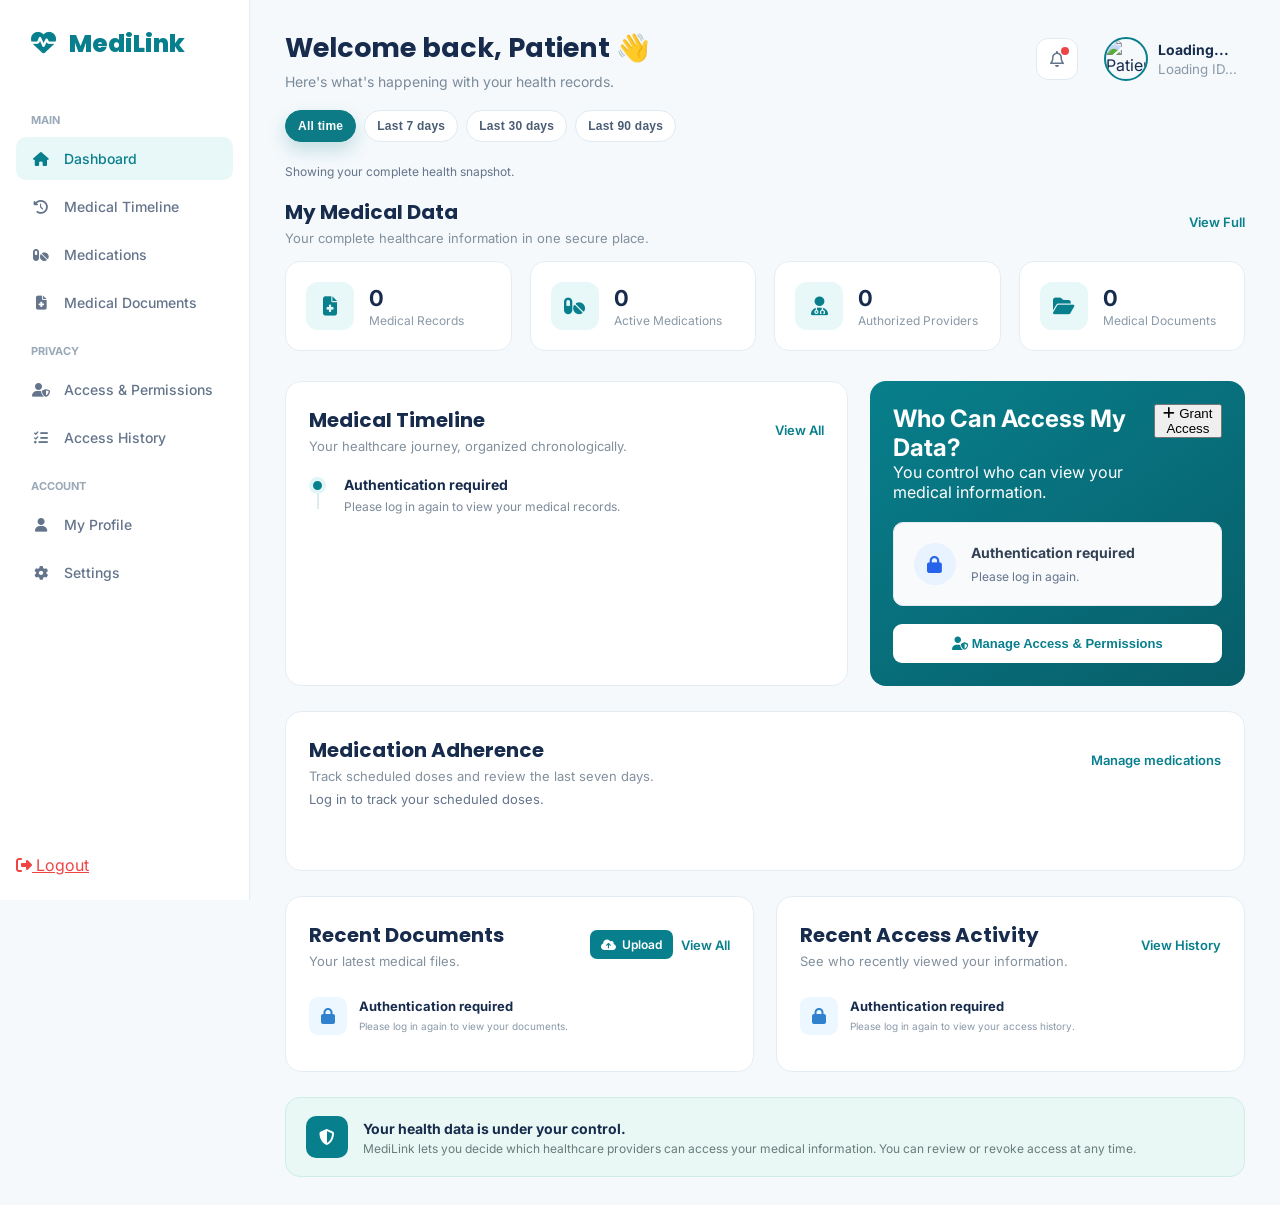
==== frontend/patient.html @ 5ef93c89 "Prepare MediLink deployment" ====
<!DOCTYPE html>
<html lang="en">

<head>
    <meta charset="UTF-8">
    <meta name="viewport" content="width=device-width, initial-scale=1.0">
    <title>MediLink | Patient Dashboard</title>

    <!-- Google Fonts -->
    <link rel="preconnect" href="https://fonts.googleapis.com">
    <link rel="preconnect" href="https://fonts.gstatic.com" crossorigin>
    <link
        href="https://fonts.googleapis.com/css2?family=Inter:wght@400;500;600;700&family=Poppins:wght@500;600;700;800&display=swap"
        rel="stylesheet">

    <!-- Font Awesome -->
    <link rel="stylesheet" href="https://cdnjs.cloudflare.com/ajax/libs/font-awesome/6.5.2/css/all.min.css">

    <style>
        * {
            margin: 0;
            padding: 0;
            box-sizing: border-box;
        }

        body {
            font-family: "Inter", sans-serif;
            background: #f5f9fc;
            color: #172b4d;
        }

        /* ================= SIDEBAR ================= */

        .sidebar {
            position: fixed;
            left: 0;
            top: 0;
            width: 250px;
            height: 100vh;
            background: #ffffff;
            border-right: 1px solid #e5edf3;
            padding: 25px 16px;
            z-index: 1000;
        }

        .logo {
            font-family: "Poppins", sans-serif;
            font-size: 25px;
            font-weight: 800;
            color: #087f8c;
            padding: 0 15px 30px;
        }

        .logo i {
            margin-right: 8px;
        }

        .menu-title {
            font-size: 11px;
            color: #9aa9b8;
            font-weight: 700;
            margin: 20px 15px 10px;
            text-transform: uppercase;
        }

        .menu a {
            display: flex;
            align-items: center;
            gap: 13px;
            padding: 13px 15px;
            margin-bottom: 5px;
            text-decoration: none;
            color: #64748b;
            border-radius: 10px;
            font-size: 14px;
            font-weight: 500;
            transition: .25s;
            cursor: pointer;
        }

        .menu a:hover,
        .menu a.active {
            background: #e8f7f8;
            color: #087f8c;
        }

        .menu a i {
            width: 20px;
            text-align: center;
        }

        .logout {
            position: absolute;
            bottom: 25px;
            left: 16px;
            right: 16px;
        }

        .logout a {
            color: #ef4444;
        }

        /* ================= MAIN ================= */

        .main {
            margin-left: 250px;
            padding: 28px 35px;
        }

        /* ================= TOPBAR ================= */

        .topbar {
            display: flex;
            justify-content: space-between;
            align-items: center;
            margin-bottom: 20px;
        }

        .dashboard-range-filters {
            display: flex;
            flex-wrap: wrap;
            gap: 8px;
            margin-bottom: 22px;
        }

        .dashboard-range-btn {
            border: 1px solid #dfeaf3;
            background: white;
            color: #4b5d75;
            padding: 8px 12px;
            border-radius: 999px;
            font-size: 12px;
            font-weight: 700;
            letter-spacing: 0.02em;
            cursor: pointer;
            transition: all 0.2s ease;
        }

        .dashboard-range-btn.active {
            background: #0d7b86;
            border-color: #0d7b86;
            color: white;
            box-shadow: 0 8px 18px rgba(13, 123, 134, 0.22);
        }

        .range-summary {
            font-size: 12px;
            color: #64748b;
            margin-bottom: 18px;
            display: block;
        }

        .welcome h1 {
            font-family: "Poppins", sans-serif;
            font-size: 27px;
            margin-bottom: 5px;
        }

        .welcome p {
            color: #7b8a9a;
            font-size: 14px;
        }

        .top-actions {
            display: flex;
            align-items: center;
            gap: 18px;
        }

        .notification {
            width: 42px;
            height: 42px;
            border: 1px solid #e2eaf0;
            border-radius: 12px;
            background: white;
            display: flex;
            align-items: center;
            justify-content: center;
            color: #64748b;
            position: relative;
        }

        .notification span {
            position: absolute;
            width: 8px;
            height: 8px;
            background: #ef4444;
            border-radius: 50%;
            top: 8px;
            right: 8px;
        }

        .patient {
            display: flex;
            align-items: center;
            gap: 10px;
            cursor: pointer;
            padding: 5px 8px;
            border-radius: 10px;
            transition: .2s ease;
        }

        .patient:hover {
            background: #edf6f9;
        }

        .patient img {
            width: 44px;
            height: 44px;
            border-radius: 50%;
            object-fit: cover;
            border: 2px solid #087f8c;
        }

        .patient strong {
            display: block;
            font-size: 14px;
        }

        .patient small {
            color: #8a99a8;
        }

        /* ================= PENDING ACCESS REQUESTS BANNER ================= */

        .pending-requests-box {
            background: #eff6ff;
            border: 1px solid #bfdbfe;
            border-radius: 14px;
            padding: 18px 20px;
            margin-bottom: 25px;
            display: none;
        }

        .request-card {
            background: white;
            border: 1px solid #dbeafe;
            border-radius: 10px;
            padding: 14px 18px;
            display: flex;
            justify-content: space-between;
            align-items: center;
            margin-top: 10px;
            gap: 15px;
            flex-wrap: wrap;
        }

        /* ================= MEDICAL DATA HEADER ================= */

        .section-heading {
            display: flex;
            justify-content: space-between;
            align-items: center;
            margin-bottom: 15px;
        }

        .section-heading h2 {
            font-family: "Poppins", sans-serif;
            font-size: 20px;
        }

        .section-heading p {
            font-size: 13px;
            color: #82909e;
            margin-top: 3px;
        }

        .view-all {
            background: none;
            border: none;
            padding: 0;
            cursor: pointer;
            font: inherit;
            color: #087f8c;
            text-decoration: none;
            font-size: 13px;
            font-weight: 600;
        }

        /* ================= DATA CARDS ================= */

        .stats {
            display: grid;
            grid-template-columns: repeat(4, 1fr);
            gap: 18px;
            margin-bottom: 30px;
        }

        .stat-card {
            background: white;
            border: 1px solid #e5edf3;
            border-radius: 15px;
            padding: 20px;
            display: flex;
            align-items: center;
            gap: 15px;
        }

        .stat-icon {
            width: 48px;
            height: 48px;
            border-radius: 12px;
            display: flex;
            align-items: center;
            justify-content: center;
            background: #e8f7f8;
            color: #087f8c;
            font-size: 19px;
        }

        .stat-card h3 {
            font-size: 22px;
            margin-bottom: 2px;
        }

        .stat-card p {
            color: #8a99a8;
            font-size: 12px;
        }

        /* ================= GRID ================= */

        .content-grid {
            display: grid;
            grid-template-columns: 1.5fr 1fr;
            gap: 22px;
            margin-bottom: 25px;
        }

        .card {
            background: white;
            border: 1px solid #e5edf3;
            border-radius: 16px;
            padding: 23px;
        }

        /* ================= TIMELINE ================= */

        .timeline {
            position: relative;
            margin-top: 20px;
        }

        .timeline::before {
            content: "";
            position: absolute;
            left: 8px;
            top: 5px;
            bottom: 5px;
            width: 2px;
            background: #dcecef;
        }

        .timeline-item {
            position: relative;
            padding-left: 35px;
            margin-bottom: 25px;
        }

        .timeline-dot {
            position: absolute;
            left: 0;
            top: 3px;
            width: 17px;
            height: 17px;
            background: #087f8c;
            border: 4px solid #dff5f6;
            border-radius: 50%;
        }

        .timeline-item strong {
            font-size: 14px;
        }

        .timeline-item p {
            font-size: 12px;
            color: #7c8a99;
            margin-top: 5px;
        }

        .timeline-date {
            font-size: 11px;
            color: #087f8c;
            font-weight: 600;
            margin-top: 7px;
        }

        .adherence-card {
            margin: 0 0 25px;
        }

        .adherence-summary {
            color: #64748b;
            font-size: 13px;
            margin: -8px 0 18px;
        }

        .adherence-week {
            display: grid;
            grid-template-columns: repeat(7, minmax(0, 1fr));
            gap: 10px;
            margin-bottom: 22px;
        }

        .adherence-day {
            min-width: 0;
            text-align: center;
        }

        .adherence-day-label {
            display: block;
            color: #64748b;
            font-size: 11px;
            margin-bottom: 7px;
        }

        .adherence-day-bar {
            height: 7px;
            border-radius: 5px;
            background: #e8eef2;
            overflow: hidden;
        }

        .adherence-day-bar span {
            display: block;
            height: 100%;
            background: #0d7b86;
        }

        .adherence-day-count {
            display: block;
            color: #526276;
            font-size: 10px;
            margin-top: 6px;
        }

        .dose-row {
            display: flex;
            align-items: center;
            justify-content: space-between;
            gap: 14px;
            padding: 12px 0;
            border-top: 1px solid #edf1f4;
        }

        .dose-row-info strong,
        .dose-row-info small {
            display: block;
        }

        .dose-row-info small {
            color: #64748b;
            margin-top: 4px;
        }

        .dose-row-actions {
            display: flex;
            align-items: center;
            gap: 7px;
            flex-shrink: 0;
        }

        .dose-row-actions button {
            border: 1px solid #dfe7eb;
            border-radius: 6px;
            background: white;
            color: #526276;
            padding: 6px 9px;
            font-size: 12px;
            cursor: pointer;
        }

        .dose-row-actions button.selected {
            border-color: #0d7b86;
            background: #e8f7f8;
            color: #086a73;
        }

        .dose-row-actions button:disabled {
            cursor: default;
            opacity: 0.65;
        }

        /* ================= ACCESS PANEL ================= */

        .access-card {
            background: linear-gradient(145deg, #087f8c, #075e69);
            color: white;
            border-radius: 16px;
            padding: 23px;
            height: 100%;
        }

        .access-header {
            display: flex;
            justify-content: space-between;
            align-items: flex-start;
            margin-bottom: 20px;
        }

        .doctor {
            background: rgba(255, 255, 255, .1);
            border: 1px solid rgba(255, 255, 255, .12);
            border-radius: 12px;
            padding: 14px;
            margin-bottom: 12px;
        }

        .doctor-top {
            display: flex;
            justify-content: space-between;
            align-items: center;
        }

        .doctor-info {
            display: flex;
            align-items: center;
            gap: 10px;
        }

        .doctor-avatar {
            width: 37px;
            height: 37px;
            background: rgba(255, 255, 255, .18);
            border-radius: 50%;
            display: flex;
            align-items: center;
            justify-content: center;
        }

        .doctor strong {
            display: block;
            font-size: 13px;
        }

        .doctor small {
            opacity: .7;
            font-size: 10px;
        }

        .status {
            font-size: 10px;
            background: #d9f7e8;
            color: #15803d;
            padding: 5px 8px;
            border-radius: 20px;
            font-weight: 700;
        }

        .manage-access {
            display: block;
            width: 100%;
            text-align: center;
            background: white;
            color: #087f8c;
            border: none;
            padding: 12px;
            border-radius: 9px;
            margin-top: 18px;
            font-weight: 700;
            font-size: 13px;
            cursor: pointer;
        }

        /* ================= BOTTOM CARDS ================= */

        .bottom-grid {
            display: grid;
            grid-template-columns: 1fr 1fr;
            gap: 22px;
        }

        .document {
            display: flex;
            align-items: center;
            justify-content: space-between;
            padding: 13px 0;
            border-bottom: 1px solid #edf2f5;
        }

        .document:last-child {
            border-bottom: none;
        }

        .document-left {
            display: flex;
            align-items: center;
            gap: 12px;
        }

        .document-icon {
            width: 38px;
            height: 38px;
            border-radius: 9px;
            background: #edf7ff;
            color: #3182ce;
            display: flex;
            align-items: center;
            justify-content: center;
        }

        .document strong {
            display: block;
            font-size: 13px;
        }

        .document small {
            color: #8a99a8;
            font-size: 10px;
        }

        .document button {
            border: none;
            background: transparent;
            color: #087f8c;
            cursor: pointer;
        }

        /* ================= PRIVACY BANNER ================= */

        .privacy-banner {
            margin-top: 25px;
            background: #eaf8f5;
            border: 1px solid #cceee7;
            border-radius: 15px;
            padding: 18px 20px;
            display: flex;
            align-items: center;
            gap: 15px;
        }

        .privacy-banner i {
            width: 42px;
            height: 42px;
            background: #087f8c;
            color: white;
            border-radius: 10px;
            display: flex;
            align-items: center;
            justify-content: center;
        }

        .privacy-banner strong {
            font-size: 14px;
        }

        .privacy-banner p {
            font-size: 12px;
            color: #667d7a;
            margin-top: 3px;
        }

        /* ================= UPLOAD DOCUMENT BUTTON ================= */

        .upload-document-btn {
            display: inline-flex;
            align-items: center;
            gap: 6px;
            padding: 7px 11px;
            border: none;
            border-radius: 7px;
            background: #087f8c;
            color: white;
            font-family: inherit;
            font-size: 12px;
            font-weight: 600;
            cursor: pointer;
            transition: 0.2s ease;
        }

        .upload-document-btn:hover {
            background: #066c77;
            transform: translateY(-1px);
        }

        /* ================= UPLOAD MODAL ================= */

        .upload-modal {
            display: none;
            position: fixed;
            inset: 0;
            background: rgba(0, 0, 0, 0.5);
            align-items: center;
            justify-content: center;
            z-index: 9999;
            padding: 20px;
        }

        .upload-modal.active {
            display: flex;
        }

        .upload-modal-content {
            width: 100%;
            max-width: 560px;
            background: white;
            border-radius: 14px;
            padding: 24px;
            box-shadow: 0 20px 60px rgba(0, 0, 0, 0.25);
            max-height: 90vh;
            overflow-y: auto;
        }

        .upload-modal-header {
            display: flex;
            justify-content: space-between;
            align-items: flex-start;
            margin-bottom: 22px;
        }

        .upload-modal-header h2 {
            margin: 0 0 5px;
            font-size: 20px;
        }

        .upload-modal-header p {
            margin: 0;
            color: #777;
            font-size: 13px;
        }

        .modal-close-btn {
            width: 34px;
            height: 34px;
            border: none;
            border-radius: 50%;
            background: #f1f3f5;
            cursor: pointer;
            font-size: 15px;
        }

        .modal-close-btn:hover {
            background: #e5e7eb;
        }

        /* ================= FORMS ================= */

        .form-group {
            margin-bottom: 17px;
        }

        .form-row {
            display: grid;
            grid-template-columns: 1fr 1fr;
            gap: 15px;
        }

        .form-group label {
            display: block;
            margin-bottom: 7px;
            font-size: 13px;
            font-weight: 600;
        }

        .form-group input,
        .form-group select,
        .form-group textarea {
            width: 100%;
            box-sizing: border-box;
            padding: 10px 12px;
            border: 1px solid #d9dee3;
            border-radius: 8px;
            font-family: inherit;
            font-size: 13px;
            outline: none;
        }

        .form-group input:focus,
        .form-group select:focus,
        .form-group textarea:focus {
            border-color: #087f8c;
        }

        .form-group small {
            display: block;
            margin-top: 6px;
            color: #888;
            font-size: 11px;
        }

        /* ================= MODAL ACTIONS ================= */

        .upload-modal-actions {
            display: flex;
            justify-content: flex-end;
            gap: 10px;
            margin-top: 22px;
        }

        .cancel-btn,
        .upload-submit-btn {
            border: none;
            border-radius: 7px;
            padding: 9px 14px;
            font-family: inherit;
            font-size: 12px;
            font-weight: 600;
            cursor: pointer;
        }

        .cancel-btn {
            background: #f1f3f5;
            color: #444;
        }

        .upload-submit-btn {
            background: #087f8c;
            color: white;
        }

        .upload-submit-btn:disabled {
            opacity: 0.6;
            cursor: not-allowed;
        }

        /* ================= PERMISSIONS & BADGES ================= */

        .permission-actions {
            display: flex;
            flex-wrap: wrap;
            gap: 10px;
            margin-top: 18px;
            padding-top: 15px;
            border-top: 1px solid #e9eef5;
            justify-content: flex-end;
        }

        .edit-access-btn,
        .revoke-access-btn {
            display: inline-flex;
            align-items: center;
            justify-content: center;
            gap: 7px;
            padding: 9px 13px;
            border-radius: 8px;
            font-size: 13px;
            font-weight: 600;
            cursor: pointer;
            transition: 0.2s ease;
        }

        .edit-access-btn {
            background: #e8f1ff;
            color: #2458a6;
            border: 1px solid #cbdcff;
        }

        .edit-access-btn:hover {
            background: #d8e7ff;
        }

        .revoke-access-btn {
            background: #fff0f0;
            color: #c62828;
            border: 1px solid #ffd1d1;
        }

        .revoke-access-btn:hover {
            background: #ffe0e0;
        }

        .edit-access-btn:disabled,
        .revoke-access-btn:disabled {
            opacity: 0.5;
            cursor: not-allowed;
        }

        .access-permission-card {
            padding: 18px;
            margin-bottom: 14px;
            border: 1px solid #e5eaf0;
            border-radius: 14px;
            background: #ffffff;
        }

        .access-permission-card .doctor-top {
            display: flex;
            align-items: center;
            justify-content: space-between;
            gap: 12px;
            flex-wrap: wrap;
        }

        .access-permission-card .doctor-info {
            display: flex;
            align-items: center;
            gap: 12px;
            min-width: 0;
        }

        .access-permission-card .doctor-info strong {
            display: block;
            margin-bottom: 5px;
            color: #172b4d;
            font-size: 15px;
        }

        .access-permission-card .doctor-info small {
            color: #718096;
            font-size: 12px;
        }

        .access-permission-card .status {
            display: inline-flex;
            align-items: center;
            padding: 5px 10px;
            border-radius: 20px;
            background: #dcfce7;
            color: #15803d;
            font-size: 11px;
            font-weight: 700;
        }

        .access-details {
            display: flex;
            justify-content: space-between;
            gap: 20px;
            margin-top: 15px;
            padding: 12px 14px;
            background: #f8fafc;
            border-radius: 8px;
        }

        .access-details>div {
            display: flex;
            flex-direction: column;
            gap: 4px;
        }

        .access-label {
            font-size: 11px;
            color: #64748b;
            text-transform: uppercase;
            letter-spacing: 0.5px;
        }

        .access-details strong {
            font-size: 13px;
            color: #334155;
        }

        .permission-badges {
            display: flex;
            flex-wrap: wrap;
            gap: 7px;
        }

        .permission-badge {
            display: inline-flex;
            align-items: center;
            gap: 5px;
            padding: 6px 9px;
            border-radius: 20px;
            font-size: 11px;
            font-weight: 600;
        }

        .permission-badge.allowed {
            background: #dcfce7;
            color: #15803d;
        }

        .permission-badge.view-only {
            background: #e0f2fe;
            color: #0369a1;
        }

        .permission-badge.denied {
            background: #fee2e2;
            color: #b91c1c;
        }

        .no-access-message {
            display: flex;
            align-items: center;
            gap: 15px;
            padding: 20px;
            background: #f8fafc;
            border-radius: 10px;
            border: 1px solid #e5eaf0;
        }

        .no-access-message strong {
            display: block;
            color: #334155;
            margin-bottom: 4px;
            font-size: 14px;
        }

        .no-access-message small {
            color: #64748b;
            font-size: 12px;
        }

        .no-access-icon {
            display: flex;
            align-items: center;
            justify-content: center;
            flex-shrink: 0;
            width: 42px;
            height: 42px;
            border-radius: 50%;
            background: #e8f3ff;
            color: #2563eb;
            font-size: 17px;
        }

        /* ================= LIVE DOCTOR SEARCH DROPDOWN ================= */

        .search-results-dropdown {
            border: 1px solid #e2e8f0;
            border-radius: 8px;
            max-height: 180px;
            overflow-y: auto;
            background: white;
            margin-top: 4px;
            box-shadow: 0 6px 20px rgba(0,0,0,0.08);
            display: none;
            position: absolute;
            left: 0;
            right: 0;
            z-index: 10002;
        }

        .search-result-item {
            padding: 11px 14px;
            cursor: pointer;
            border-bottom: 1px solid #f1f5f9;
            display: flex;
            justify-content: space-between;
            align-items: center;
            transition: 0.15s;
        }

        .search-result-item:hover {
            background: #f0fdfa;
            color: #087f8c;
        }

        /* ================= DOCUMENTS MODAL ================= */

        .documents-modal {
            position: fixed;
            inset: 0;
            background: rgba(15, 23, 42, 0.55);
            display: none;
            align-items: center;
            justify-content: center;
            padding: 20px;
            z-index: 10000;
        }

        .documents-modal.active {
            display: flex;
        }

        .documents-modal-content {
            width: 100%;
            max-width: 850px;
            max-height: 90vh;
            background: #ffffff;
            border-radius: 18px;
            overflow: hidden;
            box-shadow: 0 20px 60px rgba(0, 0, 0, 0.18);
        }

        .documents-modal-header {
            display: flex;
            align-items: flex-start;
            justify-content: space-between;
            padding: 24px;
            border-bottom: 1px solid #e5e7eb;
        }

        .documents-modal-header h2 {
            margin: 0;
            font-size: 22px;
            color: #111827;
        }

        .documents-modal-header p {
            margin: 6px 0 0;
            font-size: 14px;
            color: #6b7280;
        }

        .documents-modal-toolbar {
            display: flex;
            align-items: center;
            justify-content: space-between;
            gap: 15px;
            padding: 16px 24px;
            background: #f8fafc;
            border-bottom: 1px solid #e5e7eb;
        }

        .documents-count-label {
            display: flex;
            align-items: center;
            gap: 8px;
            font-size: 14px;
            font-weight: 600;
            color: #374151;
        }

        #allDocumentsList {
            padding: 20px 24px;
            max-height: 60vh;
            overflow-y: auto;
        }

        .all-document-card {
            display: flex;
            align-items: center;
            gap: 14px;
            padding: 15px;
            margin-bottom: 10px;
            border: 1px solid #e5e7eb;
            border-radius: 12px;
            background: #ffffff;
            transition: 0.2s ease;
        }

        .all-document-card:hover {
            border-color: #cbd5e1;
            box-shadow: 0 4px 15px rgba(0, 0, 0, 0.05);
        }

        .all-document-icon {
            width: 46px;
            height: 46px;
            flex-shrink: 0;
            display: flex;
            align-items: center;
            justify-content: center;
            border-radius: 10px;
            background: #eff6ff;
            font-size: 19px;
        }

        .all-document-info {
            flex: 1;
            min-width: 0;
        }

        .all-document-info strong {
            display: block;
            font-size: 15px;
            color: #111827;
            margin-bottom: 3px;
        }

        .all-document-info span {
            display: block;
            font-size: 12px;
            color: #6b7280;
            white-space: nowrap;
            overflow: hidden;
            text-overflow: ellipsis;
        }

        .all-document-info small {
            display: block;
            margin-top: 5px;
            font-size: 11px;
            color: #9ca3af;
        }

        .all-document-actions {
            display: flex;
            gap: 7px;
        }

        .all-document-actions button {
            width: 34px;
            height: 34px;
            display: flex;
            align-items: center;
            justify-content: center;
            border: 1px solid #e5e7eb;
            border-radius: 8px;
            background: #ffffff;
            cursor: pointer;
            font-size: 13px;
            transition: 0.2s ease;
        }

        .all-document-actions button:hover {
            background: #f3f4f6;
        }

        .all-document-actions .delete-document-btn {
            color: #dc2626;
        }

        .all-document-actions .delete-document-btn:hover {
            background: #fef2f2;
            border-color: #fecaca;
        }

        .documents-loading {
            min-height: 180px;
            display: flex;
            flex-direction: column;
            align-items: center;
            justify-content: center;
            gap: 10px;
            color: #6b7280;
            font-size: 14px;
        }

        .access-history-item {
            margin-bottom: 12px;
        }

        .access-history-date {
            display: block;
            margin-top: 5px;
            color: #7c8a99;
            font-size: 12px;
        }

        .access-history-date i {
            margin-right: 5px;
        }

        #fullAccessHistoryList {
            max-height: 500px;
            overflow-y: auto;
        }

        .documents-empty {
            min-height: 250px;
            display: flex;
            flex-direction: column;
            align-items: center;
            justify-content: center;
            text-align: center;
        }

        .documents-empty>i {
            font-size: 40px;
            margin-bottom: 15px;
            color: #94a3b8;
        }

        .documents-empty h3 {
            margin: 0 0 6px;
            color: #1f2937;
        }

        .documents-empty p {
            margin: 0 0 18px;
            color: #6b7280;
            font-size: 14px;
        }

        .documents-empty button {
            border: none;
            border-radius: 8px;
            padding: 9px 14px;
            cursor: pointer;
            font-size: 13px;
            font-weight: 600;
        }

        .documents-error {
            min-height: 180px;
            display: flex;
            align-items: center;
            justify-content: center;
            flex-direction: column;
            gap: 10px;
            color: #dc2626;
        }

        /* ================= MEDICAL DATA MODAL ================= */

        .medical-data-modal-content {
            max-width: 1000px;
            max-height: 92vh;
            overflow-y: auto;
        }

        .medical-data-summary {
            display: grid;
            grid-template-columns: repeat(4, 1fr);
            gap: 12px;
            padding: 20px 24px;
            background: #f8fafc;
            border-bottom: 1px solid #e5e7eb;
        }

        .medical-summary-card {
            display: flex;
            align-items: center;
            gap: 12px;
            padding: 15px;
            background: #ffffff;
            border: 1px solid #e5e7eb;
            border-radius: 12px;
        }

        .medical-summary-icon {
            width: 42px;
            height: 42px;
            display: flex;
            align-items: center;
            justify-content: center;
            border-radius: 10px;
            background: #eff6ff;
            font-size: 17px;
        }

        .medical-summary-card strong {
            display: block;
            font-size: 20px;
            color: #111827;
        }

        .medical-summary-card span {
            display: block;
            margin-top: 2px;
            font-size: 11px;
            color: #6b7280;
        }

        .medical-data-section {
            padding: 22px 24px;
            border-bottom: 1px solid #e5e7eb;
        }

        .medical-data-section:last-child {
            border-bottom: none;
        }

        .medical-data-section-header {
            display: flex;
            align-items: center;
            justify-content: space-between;
            gap: 15px;
            margin-bottom: 15px;
        }

        .medical-data-section-header h3 {
            margin: 0;
            font-size: 16px;
            color: #111827;
        }

        .medical-data-section-header h3 i {
            margin-right: 7px;
        }

        .medical-data-section-header p {
            margin: 5px 0 0;
            font-size: 12px;
            color: #6b7280;
        }

        .medical-data-action-btn {
            border: none;
            padding: 8px 12px;
            border-radius: 8px;
            background: #2563eb;
            color: #ffffff;
            font-size: 12px;
            font-weight: 600;
            cursor: pointer;
            display: flex;
            align-items: center;
            gap: 6px;
        }

        .medical-data-action-btn:hover {
            opacity: 0.9;
        }

        .full-medical-record-card {
            display: flex;
            justify-content: space-between;
            align-items: flex-start;
            gap: 20px;
            padding: 15px;
            margin-bottom: 10px;
            border: 1px solid #e5e7eb;
            border-radius: 12px;
            background: #ffffff;
        }

        .full-medical-record-card:last-child {
            margin-bottom: 0;
        }

        .full-medical-record-card strong {
            display: block;
            color: #111827;
            font-size: 14px;
            margin-bottom: 5px;
        }

        .full-medical-record-card .record-diagnosis {
            font-size: 12px;
            color: #374151;
            margin-bottom: 5px;
        }

        .full-medical-record-card .record-description {
            font-size: 12px;
            color: #6b7280;
            line-height: 1.5;
        }

        .full-medical-record-card .record-meta {
            margin-top: 8px;
            font-size: 11px;
            color: #9ca3af;
        }

        .record-content {
            flex: 1;
        }

        .record-actions {
            display: flex;
            gap: 8px;
            flex-shrink: 0;
        }

        .record-actions button {
            width: 34px;
            height: 34px;
            border: none;
            border-radius: 7px;
            cursor: pointer;
            display: flex;
            align-items: center;
            justify-content: center;
            transition: 0.2s ease;
        }

        .record-edit-btn {
            background: #eff6ff;
            color: #2563eb;
        }

        .record-edit-btn:hover {
            background: #dbeafe;
        }

        .record-delete-btn {
            background: #fef2f2;
            color: #dc2626;
        }

        .record-delete-btn:hover {
            background: #fee2e2;
        }

        .full-provider-card {
            display: flex;
            align-items: center;
            gap: 12px;
            padding: 14px;
            margin-bottom: 10px;
            border: 1px solid #e5e7eb;
            border-radius: 12px;
            background: #ffffff;
        }

        .full-provider-card:last-child {
            margin-bottom: 0;
        }

        .full-provider-icon {
            width: 42px;
            height: 42px;
            flex-shrink: 0;
            display: flex;
            align-items: center;
            justify-content: center;
            border-radius: 50%;
            background: #eff6ff;
            font-size: 16px;
        }

        .full-provider-info {
            flex: 1;
        }

        .full-provider-info strong {
            display: block;
            font-size: 14px;
            color: #111827;
        }

        .full-provider-info small {
            display: block;
            margin-top: 4px;
            font-size: 11px;
            color: #6b7280;
        }

        .medical-data-empty {
            padding: 25px;
            text-align: center;
            color: #6b7280;
            border: 1px dashed #d1d5db;
            border-radius: 12px;
            background: #f9fafb;
        }

        .medical-data-empty i {
            font-size: 25px;
            margin-bottom: 8px;
            color: #94a3b8;
        }

        .medical-data-empty p {
            margin: 0;
            font-size: 13px;
        }

        /* ================= EDIT MODAL ================= */

        .edit-modal-overlay {
            position: fixed;
            inset: 0;
            z-index: 9999;
            display: none;
            align-items: center;
            justify-content: center;
            padding: 16px;
            background: rgba(15, 23, 42, 0.6);
        }

        .edit-modal {
            width: 100%;
            max-width: 480px;
            max-height: 90vh;
            overflow-y: auto;
            padding: 24px;
            background: #fff;
            color: #1e293b;
            border-radius: 14px;
            box-shadow: 0 20px 50px rgba(0, 0, 0, 0.2);
        }

        .edit-modal h2 {
            margin: 0 0 8px;
            font-size: 21px;
        }

        .edit-modal p {
            color: #64748b;
            font-size: 14px;
        }

        .edit-permission-option {
            display: flex;
            align-items: center;
            gap: 10px;
            margin: 15px 0;
        }

        .edit-permission-option input {
            width: 17px;
            height: 17px;
        }

        #editPermissionExpiry {
            display: block;
            box-sizing: border-box;
            width: 100%;
            margin-top: 8px;
            padding: 10px;
            border: 1px solid #cbd5e1;
            border-radius: 8px;
        }

        .edit-modal-actions {
            display: flex;
            flex-wrap: wrap;
            gap: 8px;
            margin-top: 18px;
        }

        .edit-modal-actions button {
            padding: 9px 12px;
            border: 0;
            border-radius: 7px;
            cursor: pointer;
            font-weight: 600;
        }

        .edit-save-btn {
            background: #2563eb;
            color: white;
        }

        .edit-save-btn:hover {
            background: #1d4ed8;
        }

        .edit-cancel-btn {
            background: #e2e8f0;
            color: #334155;
        }

        #editPermissionMessage {
            min-height: 18px;
            overflow-wrap: anywhere;
        }

        /* ================= RESPONSIVE ================= */

        @media (max-width: 1100px) {
            .stats {
                grid-template-columns: repeat(2, 1fr);
            }

            .content-grid {
                grid-template-columns: 1fr;
            }
        }

        @media (max-width: 800px) {
            .sidebar {
                width: 70px;
                padding: 20px 10px;
            }

            .logo {
                font-size: 0;
                text-align: center;
            }

            .logo i {
                font-size: 23px;
                margin: 0;
            }

            .menu-title,
            .menu a span {
                display: none;
            }

            .menu a {
                justify-content: center;
            }

            .logout {
                left: 10px;
                right: 10px;
            }

            .main {
                margin-left: 70px;
                padding: 20px;
            }

            .bottom-grid {
                grid-template-columns: 1fr;
            }
        }

        @media (max-width: 700px) {
            .medical-data-summary {
                grid-template-columns: repeat(2, 1fr);
                padding: 15px;
            }

            .medical-data-section {
                padding: 18px 15px;
            }

            .medical-data-section-header {
                align-items: flex-start;
                flex-direction: column;
            }

            .medical-data-action-btn {
                width: 100%;
                justify-content: center;
            }
        }

        @media (max-width: 600px) {
            .stats {
                grid-template-columns: 1fr;
            }

            .patient div {
                display: none;
            }

            .welcome h1 {
                font-size: 22px;
            }

            .form-row {
                grid-template-columns: 1fr;
                gap: 0;
            }

            .upload-modal-content {
                padding: 18px;
            }

            .access-permission-card {
                padding: 14px;
            }

            .access-permission-card .doctor-top {
                align-items: flex-start;
            }

            .permission-actions {
                justify-content: stretch;
            }

            .revoke-access-btn {
                width: 100%;
            }

            .documents-modal {
                padding: 10px;
            }

            .documents-modal-content {
                max-height: 95vh;
                border-radius: 14px;
            }

            .documents-modal-header {
                padding: 18px;
            }

            .documents-modal-toolbar {
                padding: 12px 18px;
            }

            #allDocumentsList {
                padding: 15px;
                max-height: 65vh;
            }

            .all-document-card {
                align-items: flex-start;
            }

            .all-document-actions {
                flex-direction: column;
            }
        }

        @media (max-width: 450px) {
            .medical-data-summary {
                grid-template-columns: 1fr;
            }
        }

        @media (max-width: 1000px) {
            .sidebar {
                position: sticky;
                top: 0;
                width: 100%;
                height: auto;
                min-height: 64px;
                padding: 8px 16px;
                display: flex;
                align-items: center;
                gap: 14px;
                border-right: 0;
                border-bottom: 1px solid #e5edf3;
            }

            .logo {
                flex: 0 0 auto;
                padding: 0;
                font-size: 20px;
                white-space: nowrap;
            }

            .menu-title {
                display: none;
            }

            .menu {
                display: flex;
                align-items: center;
                gap: 4px;
                min-width: 0;
                overflow-x: auto;
                scrollbar-width: thin;
                -webkit-overflow-scrolling: touch;
            }

            .menu a {
                flex: 0 0 auto;
                justify-content: center;
                margin: 0;
                padding: 10px 12px;
                white-space: nowrap;
            }

            .menu a span {
                display: inline;
            }

            .logout {
                position: static;
                flex: 0 0 auto;
                margin-left: auto;
            }

            .logout a {
                display: flex;
                align-items: center;
                gap: 8px;
                padding: 10px;
                text-decoration: none;
                white-space: nowrap;
            }

            .main {
                margin-left: 0;
                padding: 24px;
            }
        }

        @media (max-width: 600px) {
            .sidebar {
                min-height: 58px;
                gap: 8px;
                padding: 8px 10px;
            }

            .logo {
                gap: 5px;
                font-size: 16px;
            }

            .logo i {
                margin-right: 0;
            }

            .menu {
                flex: 1 1 auto;
                justify-content: flex-start;
                gap: 2px;
            }

            .menu a {
                padding: 9px 10px;
                font-size: 12px;
            }

            .logout a {
                width: 36px;
                height: 38px;
                justify-content: center;
                padding: 8px;
                font-size: 0;
            }

            .logout a i {
                font-size: 16px;
            }

            .main {
                padding: 18px 14px;
            }

            .topbar {
                align-items: flex-start;
                gap: 12px;
            }

            .welcome {
                min-width: 0;
            }

            .welcome h1 {
                font-size: 21px;
                line-height: 1.35;
            }

            .welcome p {
                font-size: 13px;
                line-height: 1.5;
            }

            .top-actions {
                gap: 6px;
            }

            .patient {
                padding: 3px;
            }

            .dashboard-range-filters {
                gap: 6px;
                margin-bottom: 14px;
            }

            .dashboard-range-btn {
                flex: 1 1 auto;
                padding: 8px 9px;
                font-size: 11px;
            }

            .range-summary {
                line-height: 1.5;
            }

            .section-heading {
                align-items: flex-start;
                gap: 8px;
            }

            .section-heading h2 {
                font-size: 18px;
            }

            .section-heading p {
                line-height: 1.5;
            }

            .stats {
                gap: 10px;
                margin-bottom: 18px;
            }

            .stat-card {
                min-width: 0;
                padding: 14px;
                gap: 10px;
            }

            .stat-card h3 {
                font-size: 20px;
                overflow-wrap: anywhere;
            }

            .content-grid,
            .bottom-grid {
                gap: 14px;
                margin-bottom: 16px;
            }

            .card,
            .access-card {
                min-width: 0;
                padding: 16px;
                border-radius: 13px;
            }

            .access-header {
                flex-direction: column;
                gap: 12px;
            }

            .grant-access-btn {
                width: 100%;
                justify-content: center;
            }

            .adherence-week {
                gap: 5px;
            }

            .dose-row {
                align-items: flex-start;
                flex-direction: column;
                gap: 10px;
            }

            .dose-row-actions {
                flex-wrap: wrap;
            }

            .document {
                align-items: flex-start;
                gap: 10px;
            }

            .document-left {
                min-width: 0;
                overflow-wrap: anywhere;
            }

            .privacy-banner {
                align-items: flex-start;
                padding: 15px;
            }

            .upload-modal,
            .documents-modal,
            .edit-modal-overlay {
                align-items: flex-end;
                padding: 8px;
            }

            .upload-modal-content,
            .documents-modal-content,
            .edit-modal {
                max-height: 94vh;
                border-radius: 14px;
            }

            .upload-modal-content,
            .edit-modal {
                padding: 18px;
            }

            .documents-modal-content {
                display: flex;
                flex-direction: column;
            }

            .documents-modal-header {
                gap: 10px;
                padding: 16px;
            }

            .documents-modal-header h2 {
                font-size: 19px;
            }

            .documents-modal-header p {
                font-size: 12px;
                line-height: 1.5;
            }

            .documents-modal-toolbar {
                align-items: flex-start;
                flex-direction: column;
                gap: 10px;
                padding: 12px 16px;
            }

            #allDocumentsList {
                padding: 12px;
                max-height: none;
                overflow-y: auto;
            }

            .all-document-card {
                align-items: flex-start;
                flex-wrap: wrap;
                gap: 10px;
                padding: 12px;
            }

            .all-document-actions {
                margin-left: auto;
            }

            .medical-data-summary {
                gap: 8px;
                padding: 12px;
            }

            .medical-summary-card {
                min-width: 0;
                padding: 10px;
                gap: 8px;
            }

            .medical-summary-icon {
                width: 36px;
                height: 36px;
                flex: 0 0 auto;
                font-size: 15px;
            }

            .medical-summary-card strong {
                font-size: 18px;
            }

            .medical-summary-card span {
                line-height: 1.4;
            }

            .medical-data-section {
                padding: 16px 12px;
            }

            .medical-data-section-header {
                gap: 10px;
            }

            .full-medical-record-card {
                flex-direction: column;
                gap: 12px;
                padding: 12px;
            }

            .record-content {
                min-width: 0;
                overflow-wrap: anywhere;
            }

            .record-actions {
                align-self: flex-end;
            }

            .permission-actions {
                gap: 8px;
            }

            .edit-access-btn,
            .revoke-access-btn {
                flex: 1 1 100%;
            }

            .upload-modal-actions,
            .edit-modal-actions {
                justify-content: stretch;
            }

            .upload-modal-actions button,
            .edit-modal-actions button {
                flex: 1 1 auto;
            }
        }

        @media (max-width: 380px) {
            .logo {
                font-size: 0;
            }

            .logo i {
                font-size: 20px;
            }

            .menu a {
                width: 38px;
                height: 38px;
                padding: 8px;
                font-size: 0;
            }

            .menu a i {
                font-size: 16px;
            }

            .menu a span {
                display: none;
            }

            .topbar {
                flex-direction: column;
            }

            .top-actions {
                align-self: flex-end;
            }

            .dashboard-range-btn {
                font-size: 10px;
                padding: 8px 6px;
            }
        }
    </style>
</head>

<body>
    <!-- ================= SIDEBAR ================= -->
    <aside class="sidebar">
        <div class="logo">
            <i class="fa-solid fa-heart-pulse"></i>
            MediLink
        </div>

        <div class="menu-title">Main</div>
        <nav class="menu">
            <a href="javascript:void(0)" class="active" onclick="handleSidebarNav('dashboard', this)"
                aria-label="Dashboard" title="Dashboard">
                <i class="fa-solid fa-house"></i>
                <span>Dashboard</span>
            </a>
            <a href="javascript:void(0)" onclick="handleSidebarNav('timeline', this)"
                aria-label="Medical Timeline" title="Medical Timeline">
                <i class="fa-solid fa-clock-rotate-left"></i>
                <span>Medical Timeline</span>
            </a>
            <a href="javascript:void(0)" onclick="handleSidebarNav('medications', this)"
                aria-label="Medications" title="Medications">
                <i class="fa-solid fa-pills"></i>
                <span>Medications</span>
            </a>
            <a href="javascript:void(0)" onclick="handleSidebarNav('documents', this)"
                aria-label="Medical Documents" title="Medical Documents">
                <i class="fa-solid fa-file-medical"></i>
                <span>Medical Documents</span>
            </a>

            <div class="menu-title">Privacy</div>
            <a href="javascript:void(0)" onclick="handleSidebarNav('permissions', this)"
                aria-label="Access and Permissions" title="Access and Permissions">
                <i class="fa-solid fa-user-shield"></i>
                <span>Access & Permissions</span>
            </a>
            <a href="javascript:void(0)" onclick="handleSidebarNav('history', this)"
                aria-label="Access History" title="Access History">
                <i class="fa-solid fa-list-check"></i>
                <span>Access History</span>
            </a>

            <div class="menu-title">Account</div>
            <a href="javascript:void(0)" onclick="handleSidebarNav('profile', this)"
                aria-label="My Profile" title="My Profile">
                <i class="fa-solid fa-user"></i>
                <span>My Profile</span>
            </a>
            <a href="javascript:void(0)" onclick="handleSidebarNav('settings', this)"
                aria-label="Settings" title="Settings">
                <i class="fa-solid fa-gear"></i>
                <span>Settings</span>
            </a>
        </nav>

        <div class="logout">
            <a href="login.html" onclick="localStorage.clear();" aria-label="Logout" title="Logout">
                <i class="fa-solid fa-right-from-bracket"></i>
                <span>Logout</span>
            </a>
        </div>
    </aside>

    <!-- ================= MAIN ================= -->
    <main class="main">
        <!-- TOP BAR (DYNAMIC PATIENT NAME, CODE, & CUSTOM DP) -->
        <div class="topbar">
            <div class="welcome">
                <h1>Welcome back, <span id="welcomePatientName">Patient</span> 👋</h1>
                <p>Here's what's happening with your health records.</p>
            </div>
            <div class="top-actions">
                <div class="notification" onclick="openAccessHistoryModal()" style="cursor: pointer;" title="Access Notifications">
                    <i class="fa-regular fa-bell"></i>
                    <span></span>
                </div>
                <div class="patient" onclick="openProfileModal()" title="View / Customize Profile & DP">
                    <img id="patientAvatarImg" src="https://api.dicebear.com/7.x/initials/svg?seed=Patient&backgroundColor=087f8c" alt="Patient">
                    <div>
                        <strong id="patientDisplayName">Loading...</strong>
                        <small id="patientDisplayId">Loading ID...</small>
                    </div>
                </div>
            </div>
        </div>

        <div class="dashboard-range-filters" aria-label="Dashboard time filters">
            <button type="button" class="dashboard-range-btn active" data-range="all" onclick="applyDashboardRange('all')">All time</button>
            <button type="button" class="dashboard-range-btn" data-range="7d" onclick="applyDashboardRange('7d')">Last 7 days</button>
            <button type="button" class="dashboard-range-btn" data-range="30d" onclick="applyDashboardRange('30d')">Last 30 days</button>
            <button type="button" class="dashboard-range-btn" data-range="90d" onclick="applyDashboardRange('90d')">Last 90 days</button>
        </div>
        <span class="range-summary" id="dashboardRangeSummary">Showing your complete health snapshot.</span>

        <!-- PENDING ACCESS REQUESTS BANNER -->
        <div id="pendingRequestsContainer" class="pending-requests-box">
            <div style="display:flex; align-items:center; gap:10px;">
                <i class="fa-solid fa-bell" style="color:#2563eb; font-size:18px;"></i>
                <strong style="color:#1e40af; font-size:15px;">Pending Doctor Access Requests</strong>
            </div>
            <div id="pendingRequestsList"></div>
        </div>

        <!-- ================= MY MEDICAL DATA STATS ================= -->
        <div class="section-heading">
            <div>
                <h2>My Medical Data</h2>
                <p>Your complete healthcare information in one secure place.</p>
            </div>
            <button type="button" class="view-all" onclick="openMedicalDataModal()">View Full</button>
        </div>

        <div class="stats">
            <div class="stat-card">
                <div class="stat-icon"><i class="fa-solid fa-file-medical"></i></div>
                <div>
                    <h3 id="medicalRecordsCount">0</h3>
                    <p>Medical Records</p>
                </div>
            </div>

            <div class="stat-card">
                <div class="stat-icon"><i class="fa-solid fa-pills"></i></div>
                <div>
                    <h3 id="medicationsCount">0</h3>
                    <p>Active Medications</p>
                </div>
            </div>

            <div class="stat-card">
                <div class="stat-icon"><i class="fa-solid fa-user-doctor"></i></div>
                <div>
                    <h3 id="providersCount">0</h3>
                    <p>Authorized Providers</p>
                </div>
            </div>

            <div class="stat-card">
                <div class="stat-icon"><i class="fa-solid fa-folder-open"></i></div>
                <div>
                    <h3 id="documentsCount">0</h3>
                    <p>Medical Documents</p>
                </div>
            </div>
        </div>

        <!-- ================= MAIN CONTENT GRID ================= -->
        <div class="content-grid">
            <!-- MEDICAL TIMELINE -->
            <div class="card" id="timelineCard">
                <div class="section-heading">
                    <div>
                        <h2>Medical Timeline</h2>
                        <p>Your healthcare journey, organized chronologically.</p>
                    </div>
                    <button type="button" class="view-all" onclick="openMedicalDataModal()">View All</button>
                </div>

                <div class="timeline" id="medicalTimeline">
                    <div class="timeline-item">
                        <div class="timeline-dot"></div>
                        <strong>Loading medical records...</strong>
                        <p>Please wait while MediLink loads your records.</p>
                    </div>
                </div>
            </div>

            <!-- WHO CAN ACCESS -->
            <div class="access-card" id="accessPermissionsCard">
                <div class="access-header">
                    <div>
                        <h2>Who Can Access My Data?</h2>
                        <p>You control who can view your medical information.</p>
                    </div>
                    <button type="button" id="grantAccessButton" class="grant-access-btn"
                        onclick="openGrantAccessModal()">
                        <i class="fa-solid fa-plus"></i>
                        Grant Access
                    </button>
                </div>

                <div id="accessPermissionsList">
                    <div class="doctor">
                        <div class="doctor-info">
                            <div class="doctor-avatar"><i class="fa-solid fa-spinner fa-spin"></i></div>
                            <div>
                                <strong>Loading permissions...</strong>
                                <small>Please wait.</small>
                            </div>
                        </div>
                    </div>
                </div>

                <button class="manage-access" type="button" onclick="openGrantAccessModal()">
                    <i class="fa-solid fa-user-shield"></i>
                    Manage Access &amp; Permissions
                </button>
            </div>
        </div>

        <section class="card adherence-card" id="medicationAdherenceCard">
            <div class="section-heading">
                <div>
                    <h2>Medication Adherence</h2>
                    <p>Track scheduled doses and review the last seven days.</p>
                </div>
                <button type="button" class="view-all" onclick="openAllMedications()">Manage medications</button>
            </div>
            <p class="adherence-summary" id="adherenceSummary" aria-live="polite">Loading your dose schedule...</p>
            <div class="adherence-week" id="adherenceWeek"></div>
            <div id="todayDoseList"></div>
        </section>

        <!-- ================= MY MEDICAL DATA MODAL ================= -->
        <div id="medicalDataModal" class="documents-modal">
            <div class="documents-modal-content medical-data-modal-content">
                <div class="documents-modal-header">
                    <div>
                        <h2>My Medical Data</h2>
                        <p>View your complete healthcare information in one secure place.</p>
                    </div>
                    <button type="button" class="modal-close-btn" onclick="closeMedicalDataModal()">
                        <i class="fa-solid fa-xmark"></i>
                    </button>
                </div>

                <!-- Medical Data Summary -->
                <div class="medical-data-summary">
                    <div class="medical-summary-card">
                        <div class="medical-summary-icon"><i class="fa-solid fa-file-medical"></i></div>
                        <div>
                            <strong id="fullMedicalRecordsCount">0</strong>
                            <span>Medical Records</span>
                        </div>
                    </div>

                    <div class="medical-summary-card">
                        <div class="medical-summary-icon"><i class="fa-solid fa-pills"></i></div>
                        <div>
                            <strong id="fullMedicationsCount">0</strong>
                            <span>Medications</span>
                        </div>
                    </div>

                    <div class="medical-summary-card">
                        <div class="medical-summary-icon"><i class="fa-solid fa-user-doctor"></i></div>
                        <div>
                            <strong id="fullProvidersCount">0</strong>
                            <span>Authorized Providers</span>
                        </div>
                    </div>

                    <div class="medical-summary-card">
                        <div class="medical-summary-icon"><i class="fa-solid fa-folder-open"></i></div>
                        <div>
                            <strong id="fullDocumentsCount">0</strong>
                            <span>Documents</span>
                        </div>
                    </div>
                </div>

                <!-- Medical Records Section -->
                <div class="medical-data-section">
                    <div class="medical-data-section-header">
                        <div>
                            <h3><i class="fa-solid fa-file-medical"></i> Medical Records</h3>
                            <p>Your medical history and diagnoses.</p>
                        </div>
                        <button type="button" class="medical-data-action-btn"
                            onclick="closeMedicalDataModal(); openMedicalRecordModal();">
                            <i class="fa-solid fa-plus"></i>
                            Add Record
                        </button>
                    </div>
                    <div id="fullMedicalRecordsList">
                        <div class="documents-loading">
                            <i class="fa-solid fa-spinner fa-spin"></i>
                            <span>Loading medical records...</span>
                        </div>
                    </div>
                </div>

                <!-- Medications Section -->
                <div class="medical-data-section">
                    <div class="medical-data-section-header">
                        <div>
                            <h3><i class="fa-solid fa-pills"></i> Medications</h3>
                            <p>Your current and previous medications.</p>
                        </div>
                        <button type="button" class="medical-data-action-btn"
                            onclick="closeMedicalDataModal(); openMedicationModal();">
                            <i class="fa-solid fa-plus"></i>
                            Add Medication
                        </button>
                    </div>
                    <div id="fullMedicalMedicationsList">
                        <div class="documents-loading">
                            <i class="fa-solid fa-spinner fa-spin"></i>
                            <span>Loading medications...</span>
                        </div>
                    </div>
                </div>

                <!-- Medical Documents Section -->
                <div class="medical-data-section">
                    <div class="medical-data-section-header">
                        <div>
                            <h3><i class="fa-solid fa-folder-open"></i> Medical Documents</h3>
                            <p>Your uploaded medical files.</p>
                        </div>
                        <button type="button" class="medical-data-action-btn"
                            onclick="closeMedicalDataModal(); openUploadDocumentModal();">
                            <i class="fa-solid fa-cloud-arrow-up"></i>
                            Upload
                        </button>
                    </div>
                    <div id="fullMedicalDocumentsList">
                        <div class="documents-loading">
                            <i class="fa-solid fa-spinner fa-spin"></i>
                            <span>Loading documents...</span>
                        </div>
                    </div>
                </div>

                <!-- Authorized Providers Section -->
                <div class="medical-data-section">
                    <div class="medical-data-section-header">
                        <div>
                            <h3><i class="fa-solid fa-user-shield"></i> Authorized Providers</h3>
                            <p>Doctors currently authorized to access your medical data.</p>
                        </div>
                    </div>
                    <div id="fullMedicalProvidersList">
                        <div class="documents-loading">
                            <i class="fa-solid fa-spinner fa-spin"></i>
                            <span>Loading authorized providers...</span>
                        </div>
                    </div>
                </div>
            </div>
        </div>

        <!-- ================= BOTTOM GRID ================= -->
        <div class="bottom-grid">
            <!-- RECENT DOCUMENTS -->
            <div class="card" id="documentsCard">
                <div class="section-heading">
                    <div>
                        <h2>Recent Documents</h2>
                        <p>Your latest medical files.</p>
                    </div>
                    <div style="display: flex; gap: 8px; align-items: center;">
                        <button type="button" class="upload-document-btn" onclick="openUploadDocumentModal()">
                            <i class="fa-solid fa-cloud-arrow-up"></i>
                            Upload
                        </button>
                        <button type="button" class="view-all" onclick="openAllDocuments()">View All</button>
                    </div>
                </div>

                <div id="recentDocumentsList">
                    <div class="document">
                        <div class="document-left">
                            <div class="document-icon"><i class="fa-solid fa-spinner fa-spin"></i></div>
                            <div>
                                <strong>Loading documents...</strong>
                                <small>Please wait</small>
                            </div>
                        </div>
                    </div>
                </div>
            </div>

            <!-- ACCESS HISTORY -->
            <div class="card" id="historyCard">
                <div class="section-heading">
                    <div>
                        <h2>Recent Access Activity</h2>
                        <p>See who recently viewed your information.</p>
                    </div>
                    <button type="button" class="view-all" onclick="openAccessHistoryModal()">View History</button>
                </div>

                <div id="accessHistoryList">
                    <div class="document">
                        <div class="document-left">
                            <div class="document-icon"><i class="fa-solid fa-spinner fa-spin"></i></div>
                            <div>
                                <strong>Loading access history...</strong>
                                <small>Please wait while MediLink loads your activity.</small>
                            </div>
                        </div>
                    </div>
                </div>
            </div>
        </div>

        <!-- ACCESS HISTORY MODAL -->
        <div id="accessHistoryModal" class="documents-modal">
            <div class="documents-modal-content">
                <div class="documents-modal-header">
                    <div>
                        <h2>Access History</h2>
                        <p>See who has accessed your medical information.</p>
                    </div>
                    <button type="button" class="modal-close-btn" onclick="closeAccessHistoryModal()">
                        <i class="fa-solid fa-xmark"></i>
                    </button>
                </div>
                <div id="fullAccessHistoryList">
                    <div class="documents-loading">
                        <i class="fa-solid fa-spinner fa-spin"></i>
                        <span>Loading access history...</span>
                    </div>
                </div>
            </div>
        </div>

        <!-- ================= CUSTOMIZE PATIENT PROFILE & DP (DATABASE + LOCAL STORAGE) ================= -->
        <div id="profileModal" class="upload-modal">
            <div class="upload-modal-content" style="max-width: 520px;">
                <div class="upload-modal-header">
                    <div>
                        <h2>My Patient Profile & DP</h2>
                        <p>Update your medical profile and customize your avatar.</p>
                    </div>
                    <button type="button" class="modal-close-btn" onclick="closeProfileModal()">
                        <i class="fa-solid fa-xmark"></i>
                    </button>
                </div>

                <form id="profileForm" onsubmit="handleSaveProfile(event)">
                    <!-- DEVICE DP UPLOAD -->
                    <div style="text-align: center; margin-bottom: 20px;">
                        <div style="position: relative; display: inline-block;">
                            <img id="profilePreviewAvatar" src="https://api.dicebear.com/7.x/initials/svg?seed=Patient&backgroundColor=087f8c" style="width: 82px; height: 82px; border-radius: 50%; object-fit: cover; border: 3px solid #087f8c; box-shadow: 0 4px 12px rgba(8,127,140,0.15);">
                            <label for="patientAvatarFileInput" style="position: absolute; bottom: 0; right: 0; background: #087f8c; color: white; width: 28px; height: 28px; border-radius: 50%; display: flex; align-items: center; justify-content: center; cursor: pointer; border: 2px solid white;" title="Upload photo from device">
                                <i class="fa-solid fa-camera" style="font-size: 13px;"></i>
                            </label>
                            <input type="file" id="patientAvatarFileInput" accept="image/*" style="display: none;" onchange="handlePatientAvatarUpload(this)">
                        </div>
                        <div style="margin-top: 10px; display: flex; justify-content: center; gap: 8px;">
                            <button type="button" onclick="document.getElementById('patientAvatarFileInput').click()" class="upload-document-btn" style="font-size: 11px; padding: 5px 12px;">
                                <i class="fa-solid fa-upload"></i> Upload From Device
                            </button>
                            <button type="button" onclick="removePatientAvatar()" class="revoke-access-btn" style="font-size: 11px; padding: 5px 12px;">
                                <i class="fa-solid fa-trash"></i> Remove
                            </button>
                        </div>
                        <small style="color: #64748b; font-size: 11px; display: block; margin-top: 5px;">Profile images are cached locally on your device (max 2MB)</small>
                    </div>

                    <div class="form-group">
                        <label>Full Name</label>
                        <input type="text" id="profName" required placeholder="Your full name">
                    </div>

                    <div class="form-row">
                        <div class="form-group">
                            <label>Patient ID / Code</label>
                            <input type="text" id="profPatientId" disabled style="background:#f1f5f9; cursor:not-allowed;">
                        </div>
                        <div class="form-group">
                            <label>Blood Group</label>
                            <select id="profBloodGroup">
                                <option value="">Select blood group</option>
                                <option value="A+">A+</option>
                                <option value="A-">A-</option>
                                <option value="B+">B+</option>
                                <option value="B-">B-</option>
                                <option value="O+">O+</option>
                                <option value="O-">O-</option>
                                <option value="AB+">AB+</option>
                                <option value="AB-">AB-</option>
                            </select>
                        </div>
                    </div>

                    <div class="form-row">
                        <div class="form-group">
                            <label>Phone Number</label>
                            <input type="text" id="profPhone" placeholder="e.g. +92 300 1234567">
                        </div>
                        <div class="form-group">
                            <label>Emergency Contact</label>
                            <input type="text" id="profEmergency" placeholder="Emergency contact phone">
                        </div>
                    </div>

                    <div class="form-group">
                        <label>Residential Address</label>
                        <input type="text" id="profAddress" placeholder="Your current address">
                    </div>

                    <div id="profileMessage" style="font-size: 13px; margin-top: 5px;"></div>

                    <div class="upload-modal-actions">
                        <button type="button" class="cancel-btn" onclick="closeProfileModal()">Cancel</button>
                        <button type="submit" class="upload-submit-btn" id="saveProfileBtn">
                            <i class="fa-solid fa-floppy-disk"></i>
                            Save Changes
                        </button>
                    </div>
                </form>
            </div>
        </div>

        <!-- ================= OTHER MODALS ================= -->
        <!-- UPLOAD DOCUMENT MODAL -->
        <div id="uploadDocumentModal" class="upload-modal">
            <div class="upload-modal-content">
                <div class="upload-modal-header">
                    <div>
                        <h2>Upload Medical Document</h2>
                        <p>Add a new medical file to your records.</p>
                    </div>
                    <button type="button" class="modal-close-btn" onclick="closeUploadDocumentModal()">
                        <i class="fa-solid fa-xmark"></i>
                    </button>
                </div>
                <form id="uploadDocumentForm">
                    <div class="form-group"><label>Document Title</label><input type="text" id="documentTitle" placeholder="e.g. Blood Test Report" required></div>
                    <div class="form-row">
                        <div class="form-group"><label>Document Type</label><select id="documentType"><option value="">Select type</option><option value="Lab Report">Lab Report</option><option value="Prescription">Prescription</option><option value="X-Ray">X-Ray</option><option value="Medical Report">Medical Report</option><option value="Scan">Scan</option><option value="Other">Other</option></select></div>
                        <div class="form-group"><label>Document Date</label><input type="date" id="documentDate"></div>
                    </div>
                    <div class="form-group"><label>Doctor Name</label><input type="text" id="doctorName" placeholder="e.g. Dr. Anwar"></div>
                    <div class="form-group"><label>Medical File</label><input type="file" id="medicalFile" accept=".pdf,.jpg,.jpeg,.png,.doc,.docx" required><small>Supported: PDF, JPG, PNG, DOC, DOCX</small></div>
                    <div id="uploadDocumentMessage"></div>
                    <div class="upload-modal-actions"><button type="button" class="cancel-btn" onclick="closeUploadDocumentModal()">Cancel</button><button type="submit" class="upload-submit-btn" id="uploadSubmitBtn"><i class="fa-solid fa-cloud-arrow-up"></i> Upload</button></div>
                </form>
            </div>
        </div>

        <!-- ADD / EDIT MEDICATION MODAL -->
        <div id="medicationModal" class="upload-modal">
            <div class="upload-modal-content">
                <div class="upload-modal-header">
                    <div><h2 id="medicationModalTitle">Add Medication</h2><p id="medicationModalDescription">Add a medication to your records.</p></div>
                    <button type="button" class="modal-close-btn" onclick="closeMedicationModal()"><i class="fa-solid fa-xmark"></i></button>
                </div>
                <form id="medicationForm">
                    <input type="hidden" id="editingMedicationId">
                    <div class="form-group"><label>Medication Name</label><input type="text" id="medicationName" placeholder="e.g. Paracetamol" required></div>
                    <div class="form-row">
                        <div class="form-group"><label>Dosage</label><input type="text" id="medicationDosage" placeholder="e.g. 500mg"></div>
                        <div class="form-group"><label>Frequency</label><input type="text" id="medicationFrequency" placeholder="e.g. Twice daily"></div>
                    </div>
                    <div class="form-row">
                        <div class="form-group"><label>Duration</label><input type="text" id="medicationDuration" placeholder="e.g. 7 days"></div>
                        <div class="form-group"><label>Doctor Name</label><input type="text" id="medicationDoctor" placeholder="e.g. Dr. Anwar"></div>
                    </div>
                    <div class="form-group"><label for="medicationDoseTimes">Dose times (24-hour, comma separated)</label><input type="text" id="medicationDoseTimes" placeholder="08:00, 20:00" aria-describedby="medicationDoseTimesHelp"><small id="medicationDoseTimesHelp">Optional. Use one HH:MM time for each scheduled dose.</small></div>
                    <div class="form-row">
                        <div class="form-group"><label>Start Date</label><input type="date" id="medicationStartDate"></div>
                        <div class="form-group"><label>End Date</label><input type="date" id="medicationEndDate"></div>
                    </div>
                    <div class="form-group"><label>Notes</label><textarea id="medicationNotes" rows="3" placeholder="Additional instructions..."></textarea></div>
                    <div id="medicationMessage"></div>
                    <div class="upload-modal-actions"><button type="button" class="cancel-btn" onclick="closeMedicationModal()">Cancel</button><button type="submit" class="upload-submit-btn" id="medicationSubmitBtn"><i class="fa-solid fa-plus" id="medicationSubmitIcon"></i> <span id="medicationSubmitText">Add Medication</span></button></div>
                </form>
            </div>
        </div>

        <!-- ADD MEDICAL RECORD MODAL -->
        <div id="medicalRecordModal" class="upload-modal">
            <div class="upload-modal-content">
                <div class="upload-modal-header">
                    <div><h2>Add Medical Record</h2><p>Add a new record to your history.</p></div>
                    <button type="button" class="modal-close-btn" onclick="closeMedicalRecordModal()"><i class="fa-solid fa-xmark"></i></button>
                </div>
                <form id="medicalRecordForm">
                    <div class="form-group"><label>Record Title</label><input type="text" id="recordTitle" placeholder="e.g. General Checkup" required></div>
                    <div class="form-group"><label>Diagnosis</label><input type="text" id="recordDiagnosis" placeholder="e.g. Type 2 Diabetes"></div>
                    <div class="form-group"><label>Doctor Name</label><input type="text" id="recordDoctor" placeholder="e.g. Dr. Anwar"></div>
                    <div class="form-group"><label>Record Date</label><input type="date" id="recordDate" required></div>
                    <div class="form-group"><label>Description</label><textarea id="recordDescription" rows="4" placeholder="Describe the condition, treatment, etc."></textarea></div>
                    <div id="medicalRecordMessage"></div>
                    <div class="upload-modal-actions"><button type="button" class="cancel-btn" onclick="closeMedicalRecordModal()">Cancel</button><button type="submit" class="upload-submit-btn" id="medicalRecordSubmitBtn"><i class="fa-solid fa-plus"></i> Add Record</button></div>
                </form>
            </div>
        </div>

        <!-- ALL MEDICATIONS MODAL -->
        <div id="allMedicationsModal" class="documents-modal">
            <div class="documents-modal-content">
                <div class="documents-modal-header">
                    <div><h2>Medications</h2><p>Manage your current and previous medications.</p></div>
                    <button type="button" class="modal-close-btn" onclick="closeAllMedications()"><i class="fa-solid fa-xmark"></i></button>
                </div>
                <div class="documents-modal-toolbar">
                    <div class="documents-count-label"><i class="fa-solid fa-pills"></i><span>Your Medications</span></div>
                    <button type="button" class="upload-document-btn" onclick="closeAllMedications(); openMedicationModal();"><i class="fa-solid fa-plus"></i> Add Medication</button>
                </div>
                <div id="allMedicationsList"><div class="documents-loading"><i class="fa-solid fa-spinner fa-spin"></i><span>Loading...</span></div></div>
            </div>
        </div>

        <!-- ALL DOCUMENTS MODAL -->
        <div id="allDocumentsModal" class="documents-modal">
            <div class="documents-modal-content">
                <div class="documents-modal-header">
                    <div><h2>Medical Documents</h2><p>Manage your uploaded medical files.</p></div>
                    <button type="button" class="modal-close-btn" onclick="closeAllDocumentsModal()"><i class="fa-solid fa-xmark"></i></button>
                </div>
                <div class="documents-modal-toolbar">
                    <div class="documents-count-label"><i class="fa-solid fa-folder-open"></i><span>Your Medical Documents</span></div>
                    <button type="button" class="upload-document-btn" onclick="closeAllDocumentsModal(); openUploadDocumentModal();"><i class="fa-solid fa-cloud-arrow-up"></i> Upload</button>
                </div>
                <div id="allDocumentsList"><div class="documents-loading"><i class="fa-solid fa-spinner fa-spin"></i><span>Loading...</span></div></div>
            </div>
        </div>

        <!-- EDIT PERMISSION MODAL -->
        <div id="editPermissionModal" class="edit-modal-overlay">
            <div class="edit-modal">
                <h2>Edit Doctor Permissions</h2>
                <input type="hidden" id="editPermissionDoctorId">
                <label class="edit-permission-option"><input type="checkbox" id="editPermissionRecords" onchange="toggleEditRecordsSuboption()"> View medical records</label>
                <div id="editPermissionEditRecordsWrapper" style="margin-left: 27px; margin-top: -6px; margin-bottom: 12px;"><label class="edit-permission-option" style="font-size: 13px; color: #475569; margin: 0;"><input type="checkbox" id="editPermissionEditRecords"> Allow doctor to edit records (Uncheck for View Only)</label></div>
                <label class="edit-permission-option"><input type="checkbox" id="editPermissionMedications" onchange="toggleEditMedsSuboption()"> View medications</label>
                <div id="editPermissionEditMedsWrapper" style="margin-left: 27px; margin-top: -6px; margin-bottom: 12px; display: none;"><label class="edit-permission-option" style="font-size: 13px; color: #475569; margin: 0;"><input type="checkbox" id="editPermissionEditMedications"> Allow doctor to edit medications (Uncheck for View Only)</label></div>
                <label class="edit-permission-option"><input type="checkbox" id="editPermissionDocuments" onchange="toggleEditDocsSuboption()"> View documents</label>
                <div id="editPermissionEditDocsWrapper" style="margin-left: 27px; margin-top: -6px; margin-bottom: 12px; display: none;"><label class="edit-permission-option" style="font-size: 13px; color: #475569; margin: 0;"><input type="checkbox" id="editPermissionEditDocuments"> Allow doctor to edit / manage documents (Uncheck for View Only)</label></div>
                <label for="editPermissionExpiry" style="font-size: 12px; font-weight:600; display:block; margin-top:12px;">Access Expiration (optional)</label>
                <input type="datetime-local" id="editPermissionExpiry" style="width:100%; padding:8px; border:1px solid #cbd5e1; border-radius:6px; margin-top:4px;">
                <p id="editPermissionMessage" role="status" style="font-size:12px; margin-top:8px;"></p>
                <div class="edit-modal-actions"><button type="button" onclick="closeEditPermissionModal()" class="edit-cancel-btn">Cancel</button><button type="button" id="saveEditedPermissionButton" onclick="saveEditedPermission()" class="edit-save-btn">Save Changes</button></div>
            </div>
        </div>

        <div class="privacy-banner">
            <i class="fa-solid fa-shield-halved"></i>
            <div>
                <strong>Your health data is under your control.</strong>
                <p>MediLink lets you decide which healthcare providers can access your medical information. You can review or revoke access at any time.</p>
            </div>
        </div>
    </main>

    <!-- ================= JAVASCRIPT ================= -->
    <script src="config.js"></script>
    <script>
        const API_BASE_URL = window.MEDILINK_API_BASE_URL || `${window.location.protocol}//${window.location.hostname}:8000`;
        let currentDashboardRange = "all";
        let patientTimelineCache = [];

        function getAuthToken() { return localStorage.getItem("access_token"); }

        function applyDashboardRange(range) {
            currentDashboardRange = range;
            document.querySelectorAll(".dashboard-range-btn").forEach(btn => {
                btn.classList.toggle("active", btn.dataset.range === range);
            });

            const labels = {
                all: "Showing your complete health snapshot.",
                "7d": "Showing activity from the last 7 days.",
                "30d": "Showing activity from the last 30 days.",
                "90d": "Showing activity from the last 90 days."
            };

            const visibleRecords = filterTimelineRecordsByRange(patientTimelineCache, range);
            const summaryEl = document.getElementById("dashboardRangeSummary");
            if (summaryEl) {
                const baseText = labels[range] || labels.all;
                const countText = range === "all" ? "" : ` Showing ${visibleRecords.length} item${visibleRecords.length === 1 ? "" : "s"}.`;
                summaryEl.textContent = baseText + countText;
            }

            const timelineCard = document.getElementById("timelineCard");
            if (timelineCard) {
                timelineCard.style.borderColor = range === "all" ? "#dfeaf3" : "#bfe3ea";
            }

            renderMedicalTimelineRecords(visibleRecords);
        }

        function getRangeCutoff(range) {
            if (range === "all") return null;

            const dayMap = { "7d": 7, "30d": 30, "90d": 90 };
            const days = dayMap[range] || 0;
            if (!days) return null;
            return Date.now() - (days * 24 * 60 * 60 * 1000);
        }

        function filterTimelineRecordsByRange(records, range) {
            const cutoff = getRangeCutoff(range);
            const items = Array.isArray(records) ? records : [];

            if (!cutoff) return items;

            return items.filter(record => {
                if (!record || !record.record_date) return true;
                const timestamp = new Date(record.record_date).getTime();
                if (!Number.isFinite(timestamp)) return true;
                return timestamp >= cutoff;
            });
        }

        function renderMedicalTimelineRecords(records) {
            const container = document.getElementById("medicalTimeline");
            if (!container) return;

            const visibleRecords = Array.isArray(records) ? records : [];

            if (!visibleRecords.length) {
                container.innerHTML = `
                    <div class="timeline-item">
                        <div class="timeline-dot"></div>
                        <strong>No records in this time range</strong>
                        <p>Try another period or add a new medical record.</p>
                    </div>`;
                return;
            }

            container.innerHTML = visibleRecords.map(record => `
                <div class="timeline-item">
                    <div class="timeline-dot"></div>
                    <strong>${escapeHtml(record.title || "Medical Record")}</strong>
                    <p>${escapeHtml(record.doctor_name || record.diagnosis || "Medical information")}</p>
                    <div class="timeline-date">
                        ${escapeHtml(formatDate(record.record_date))}
                    </div>
                </div>
            `).join("");
        }

        function formatDate(dateString) {
            if (!dateString) return "Date unavailable";
            const date = new Date(dateString);
            return isNaN(date.getTime()) ? dateString : date.toLocaleDateString("en-US", { month: "short", day: "numeric", year: "numeric" });
        }

        function formatDateTime(dateString) {
            if (!dateString) return "Date unavailable";
            const date = new Date(dateString);
            return isNaN(date.getTime()) ? dateString : date.toLocaleString("en-US", { month: "short", day: "numeric", year: "numeric", hour: "numeric", minute: "2-digit" });
        }

        function escapeHtml(value) {
            const div = document.createElement("div");
            div.textContent = value ?? "";
            return div.innerHTML;
        }

        // ==========================================
        // SIDEBAR NAVIGATION HANDLER
        // ==========================================
        function handleSidebarNav(route, element) {
            document.querySelectorAll(".menu a").forEach(a => a.classList.remove("active"));
            if (element) element.classList.add("active");

            if (route === 'dashboard') {
                window.scrollTo({ top: 0, behavior: 'smooth' });
            } else if (route === 'timeline') {
                const el = document.getElementById("timelineCard");
                if (el) el.scrollIntoView({ behavior: 'smooth', block: 'center' });
            } else if (route === 'medications') {
                openAllMedications();
            } else if (route === 'documents') {
                openAllDocuments();
            } else if (route === 'permissions') {
                const el = document.getElementById("accessPermissionsCard");
                if (el) el.scrollIntoView({ behavior: 'smooth', block: 'center' });
            } else if (route === 'history') {
                openAccessHistoryModal();
            } else if (route === 'profile' || route === 'settings') {
                openProfileModal();
            }
        }

        // ==========================================
        // PATIENT PROFILE & DEVICE DP LOADER (DATABASE + LOCALSTORAGE)
        // ==========================================
        let currentPatientProfile = {};

        async function loadPatientProfile() {
            const token = getAuthToken();
            if (!token) return;

            try {
                // Fetch directly from patient profile endpoint
                let res = await fetch(`${API_BASE_URL}/api/patients/me`, {
                    headers: { "Authorization": `Bearer ${token}` }
                });

                let data = {};
                if (res.ok) {
                    data = await res.json();
                } else {
                    // Fallback to /api/auth/me if necessary
                    const authRes = await fetch(`${API_BASE_URL}/api/auth/me`, {
                        headers: { "Authorization": `Bearer ${token}` }
                    });
                    data = authRes.ok ? await authRes.json() : {};
                }

                let name = data.name || localStorage.getItem("user_name") || "Patient";
                let code = data.patient_id || localStorage.getItem("patient_code") || ("PAT-" + String(data.id || "00001").padStart(5, '0'));
                let localDp = localStorage.getItem("patient_avatar");

                currentPatientProfile = {
                    id: data.id,
                    user_id: data.user_id,
                    patient_id: code,
                    name: name,
                    email: data.email || "",
                    blood_group: data.blood_group || "",
                    phone: data.phone || "",
                    address: data.address || "",
                    emergency_contact: data.emergency_contact || "",
                    date_of_birth: data.date_of_birth || null,
                    gender: data.gender || ""
                };

                localStorage.setItem("user_name", name);
                localStorage.setItem("patient_code", code);

                updatePatientProfileUI(name, code, localDp);
            } catch (err) {
                console.error("Profile load error:", err);
            }
        }

        function updatePatientProfileUI(name, patientCode, avatarUrl) {
            const welcomeElem = document.getElementById("welcomePatientName");
            if (welcomeElem) welcomeElem.textContent = name;

            const topNameElem = document.getElementById("patientDisplayName");
            if (topNameElem) topNameElem.textContent = name;

            const topIdElem = document.getElementById("patientDisplayId");
            if (topIdElem) topIdElem.textContent = `Patient ID: ${patientCode}`;

            const avatarSrc = avatarUrl && avatarUrl.trim() ? avatarUrl : `https://api.dicebear.com/7.x/initials/svg?seed=${encodeURIComponent(name)}&backgroundColor=087f8c`;
            const avatarImg = document.getElementById("patientAvatarImg");
            if (avatarImg) avatarImg.src = avatarSrc;

            const preview = document.getElementById("profilePreviewAvatar");
            if (preview) preview.src = avatarSrc;
        }

        function openProfileModal() {
            document.getElementById("profName").value = currentPatientProfile.name || "";
            document.getElementById("profPatientId").value = currentPatientProfile.patient_id || "";
            document.getElementById("profBloodGroup").value = currentPatientProfile.blood_group || "";
            document.getElementById("profPhone").value = currentPatientProfile.phone || "";
            document.getElementById("profEmergency").value = currentPatientProfile.emergency_contact || "";
            document.getElementById("profAddress").value = currentPatientProfile.address || "";
            document.getElementById("profileMessage").innerHTML = "";

            const preview = document.getElementById("profilePreviewAvatar");
            const currentDp = localStorage.getItem("patient_avatar");
            if (preview) {
                preview.src = currentDp && currentDp.trim() ? currentDp : `https://api.dicebear.com/7.x/initials/svg?seed=${encodeURIComponent(currentPatientProfile.name || "Patient")}&backgroundColor=087f8c`;
                delete preview.dataset.uploadedAvatar;
            }

            document.getElementById("profileModal").classList.add("active");
        }

        function closeProfileModal() {
            document.getElementById("profileModal").classList.remove("active");
        }

        // ==========================================
        // DEVICE-BASED AVATAR UPLOAD (LOCAL STORAGE)
        // ==========================================
        function handlePatientAvatarUpload(input) {
            const file = input.files[0];
            if (!file) return;

            if (file.size > 2 * 1024 * 1024) {
                alert("Please select an image smaller than 2MB.");
                return;
            }

            const reader = new FileReader();
            reader.onload = function(e) {
                const base64Data = e.target.result;
                const preview = document.getElementById("profilePreviewAvatar");
                preview.src = base64Data;
                preview.dataset.uploadedAvatar = base64Data;
            };
            reader.readAsDataURL(file);
        }

        function removePatientAvatar() {
            localStorage.removeItem("patient_avatar");
            const preview = document.getElementById("profilePreviewAvatar");
            preview.src = `https://api.dicebear.com/7.x/initials/svg?seed=${encodeURIComponent(currentPatientProfile.name || "Patient")}&backgroundColor=087f8c`;
            preview.dataset.uploadedAvatar = "";
        }

        async function handleSaveProfile(e) {
            e.preventDefault();
            const token = getAuthToken();
            if (!token) {
                alert("Your session has expired. Please log in again.");
                return;
            }

            const saveBtn = document.getElementById("saveProfileBtn");
            const messageEl = document.getElementById("profileMessage");
            const newName = document.getElementById("profName").value.trim();
            const bloodGroup = document.getElementById("profBloodGroup").value;
            const phone = document.getElementById("profPhone").value.trim();
            const emergency = document.getElementById("profEmergency").value.trim();
            const address = document.getElementById("profAddress").value.trim();

            const preview = document.getElementById("profilePreviewAvatar");
            const uploadedAvatar = preview.dataset.uploadedAvatar;

            if (saveBtn) {
                saveBtn.disabled = true;
                saveBtn.innerHTML = `<i class="fa-solid fa-spinner fa-spin"></i> Saving...`;
            }
            if (messageEl) messageEl.innerHTML = "";

            try {
                // Update profile in DB via PUT /api/patients/me
                const payload = {
                    name: newName || null,
                    blood_group: bloodGroup || null,
                    phone: phone || null,
                    address: address || null,
                    emergency_contact: emergency || null
                };

                const res = await fetch(`${API_BASE_URL}/api/patients/me`, {
                    method: "PUT",
                    headers: {
                        "Authorization": `Bearer ${token}`,
                        "Content-Type": "application/json"
                    },
                    body: JSON.stringify(payload)
                });

                const data = await res.json();
                if (!res.ok) {
                    throw new Error(data.detail || "Failed to update profile in database.");
                }

                // Handle local DP upload
                if (uploadedAvatar !== undefined) {
                    if (uploadedAvatar) {
                        localStorage.setItem("patient_avatar", uploadedAvatar);
                    } else {
                        localStorage.removeItem("patient_avatar");
                    }
                }

                // Synchronize state with DB response
                const updated = data.profile || {};
                currentPatientProfile.name = updated.name || newName;
                currentPatientProfile.blood_group = updated.blood_group || bloodGroup;
                currentPatientProfile.phone = updated.phone || phone;
                currentPatientProfile.emergency_contact = updated.emergency_contact || emergency;
                currentPatientProfile.address = updated.address || address;
                if (updated.patient_id) currentPatientProfile.patient_id = updated.patient_id;

                localStorage.setItem("user_name", currentPatientProfile.name);
                if (currentPatientProfile.patient_id) {
                    localStorage.setItem("patient_code", currentPatientProfile.patient_id);
                }

                const activeDp = localStorage.getItem("patient_avatar");
                updatePatientProfileUI(currentPatientProfile.name, currentPatientProfile.patient_id, activeDp);

                if (messageEl) {
                    messageEl.innerHTML = `<span style="color:#16a34a; font-weight:600;"><i class="fa-solid fa-circle-check"></i> Profile saved successfully!</span>`;
                }

                setTimeout(() => {
                    closeProfileModal();
                }, 800);

            } catch (err) {
                console.error("Save profile error:", err);
                if (messageEl) {
                    messageEl.innerHTML = `<span style="color:#dc2626;"><i class="fa-solid fa-circle-exclamation"></i> ${escapeHtml(err.message)}</span>`;
                }
            } finally {
                if (saveBtn) {
                    saveBtn.disabled = false;
                    saveBtn.innerHTML = `<i class="fa-solid fa-floppy-disk"></i> Save Changes`;
                }
            }
        }

        // ==========================================
        // PERMISSIONS TOGGLE SUB-OPTIONS
        // ==========================================
        function toggleEditRecordsSuboption() {
            const canView = document.getElementById("editPermissionRecords")?.checked;
            const wrapper = document.getElementById("editPermissionEditRecordsWrapper");
            const editCheckbox = document.getElementById("editPermissionEditRecords");
            if (wrapper) wrapper.style.display = canView ? "block" : "none";
            if (!canView && editCheckbox) editCheckbox.checked = false;
        }

        function toggleEditMedsSuboption() {
            const canView = document.getElementById("editPermissionMedications")?.checked;
            const wrapper = document.getElementById("editPermissionEditMedsWrapper");
            const editCheckbox = document.getElementById("editPermissionEditMedications");
            if (wrapper) wrapper.style.display = canView ? "block" : "none";
            if (!canView && editCheckbox) editCheckbox.checked = false;
        }

        function toggleEditDocsSuboption() {
            const canView = document.getElementById("editPermissionDocuments")?.checked;
            const wrapper = document.getElementById("editPermissionEditDocsWrapper");
            const editCheckbox = document.getElementById("editPermissionEditDocuments");
            if (wrapper) wrapper.style.display = canView ? "block" : "none";
            if (!canView && editCheckbox) editCheckbox.checked = false;
        }

        // ==========================================
        // PENDING ACCESS REQUESTS
        // ==========================================
        async function loadPendingAccessRequests() {
            const token = getAuthToken();
            if (!token) return;

            try {
                const res = await fetch(`${API_BASE_URL}/api/permissions/requests`, {
                    headers: { "Authorization": `Bearer ${token}` }
                });
                const data = await res.json();
                const requests = data.requests || [];
                const container = document.getElementById("pendingRequestsContainer");
                const list = document.getElementById("pendingRequestsList");

                if (!requests.length) {
                    if (container) container.style.display = "none";
                    return;
                }

                if (container) container.style.display = "block";
                if (list) {
                    list.innerHTML = requests.map(r => `
                        <div class="request-card">
                            <div>
                                <strong style="color:#1e3a8a; font-size:14px;">Dr. ${escapeHtml(r.doctor_name)} (ID: #${r.doctor_id} · ${escapeHtml(r.doctor_code)})</strong>
                                <small style="display:block; color:#475569; margin:2px 0;">${escapeHtml(r.specialization)} · ${escapeHtml(r.hospital)}</small>
                                <span style="font-size:12px; color:#2563eb; background:#dbeafe; padding:2px 8px; border-radius:6px; display:inline-block; margin-top:3px;">
                                    Note: ${escapeHtml(r.message)}
                                </span>
                            </div>
                            <div style="display:flex; gap:8px;">
                                <button type="button" class="upload-document-btn" onclick="respondToRequest(${Number(r.request_id)}, 'approve')">
                                    <i class="fa-solid fa-check"></i> Approve
                                </button>
                                <button type="button" class="revoke-access-btn" onclick="respondToRequest(${Number(r.request_id)}, 'reject')">
                                    <i class="fa-solid fa-xmark"></i> Decline
                                </button>
                            </div>
                        </div>
                    `).join("");
                }
            } catch (err) {
                console.error("Error loading access requests:", err);
            }
        }

        async function respondToRequest(requestId, action) {
            const token = getAuthToken();
            if (!token) return alert("Please log in again.");

            try {
                const res = await fetch(`${API_BASE_URL}/api/permissions/requests/${requestId}/respond`, {
                    method: "POST",
                    headers: {
                        "Authorization": `Bearer ${token}`,
                        "Content-Type": "application/json"
                    },
                    body: JSON.stringify({ action: action })
                });

                if (!res.ok) throw new Error("Could not process request");
                alert(action === "approve" ? "Doctor access approved!" : "Doctor access request declined.");
                await loadPendingAccessRequests();
                await loadAccessPermissions();
                if (typeof loadAccessHistory === "function") await loadAccessHistory();
            } catch (err) {
                alert(err.message);
            }
        }

        // ==========================================
        // DOCTOR LIVE DIRECTORY SEARCH (BY ID, CODE, NAME, OR HOSPITAL)
        // ==========================================
        async function handleLiveDoctorSearch(q) {
            const resultsBox = document.getElementById("doctorSearchResults");
            if (!resultsBox) return;

            if (!q || !q.trim()) {
                resultsBox.style.display = "none";
                return;
            }

            try {
                const res = await fetch(`${API_BASE_URL}/api/doctors/directory?q=${encodeURIComponent(q.trim())}`);
                const data = await res.json();
                const doctors = data.doctors || [];

                if (!doctors.length) {
                    resultsBox.innerHTML = `<div style="padding:10px 14px; color:#64748b; font-size:12px;">No doctors found matching "${escapeHtml(q)}"</div>`;
                    resultsBox.style.display = "block";
                    return;
                }

                resultsBox.innerHTML = doctors.map(doc => `
                    <div class="search-result-item" onclick="selectDoctorFromSearch(${Number(doc.id)}, '${escapeHtml(doc.name).replace(/'/g, "\\'")}', '${escapeHtml(doc.specialization)}', '${escapeHtml(doc.hospital)}', '${escapeHtml(doc.doctor_code)}')">
                        <div>
                            <strong>Dr. ${escapeHtml(doc.name)}</strong>
                            <small style="display:block; color:#64748b; font-size:11px;">${escapeHtml(doc.specialization)} · ${escapeHtml(doc.hospital)}</small>
                        </div>
                        <span style="font-size:11px; background:#e8f7f8; color:#087f8c; padding:3px 8px; border-radius:10px; font-weight:700;">ID: #${doc.id} (${escapeHtml(doc.doctor_code)})</span>
                    </div>
                `).join("");
                resultsBox.style.display = "block";
            } catch (err) {
                console.error("Doctor search error:", err);
            }
        }

        function selectDoctorFromSearch(id, name, spec, hosp, code) {
            document.getElementById("grantDoctorId").value = id;
            document.getElementById("selectedDocName").textContent = `Dr. ${name} (ID: #${id} · ${code})`;
            document.getElementById("selectedDocDetails").textContent = `${spec} · ${hosp}`;
            document.getElementById("selectedDoctorCard").style.display = "block";
            document.getElementById("doctorSearchResults").style.display = "none";
            document.getElementById("doctorLiveSearchInput").value = "";
        }

        function clearSelectedDoctor() {
            document.getElementById("grantDoctorId").value = "";
            document.getElementById("selectedDoctorCard").style.display = "none";
        }

        /* ================================
           MEDICAL TIMELINE
        ================================ */

        async function loadMedicalTimeline() {
            const container = document.getElementById("medicalTimeline");
            const token = getAuthToken();

            if (!container) return;

            if (!token) {
                container.innerHTML = `
                    <div class="timeline-item">
                        <div class="timeline-dot"></div>
                        <strong>Authentication required</strong>
                        <p>Please log in again to view your medical records.</p>
                    </div>`;
                return;
            }

            try {
                const response = await fetch(`${API_BASE_URL}/api/records/`, {
                    method: "GET",
                    headers: {
                        "Authorization": `Bearer ${token}`
                    }
                });

                const data = await response.json();

                if (response.status === 401) {
                    container.innerHTML = `
                        <div class="timeline-item">
                            <div class="timeline-dot"></div>
                            <strong>Session expired</strong>
                            <p>Please log in again.</p>
                        </div>`;
                    return;
                }

                if (!response.ok) {
                    throw new Error(data.detail || "Unable to load medical records.");
                }

                if (!data.records || data.records.length === 0) {
                    patientTimelineCache = [];
                    container.innerHTML = `
                        <div class="timeline-item">
                            <div class="timeline-dot"></div>
                            <strong>No medical records yet</strong>
                            <p>Your medical timeline will appear here when records are added.</p>
                        </div>`;
                    return;
                }

                patientTimelineCache = data.records;
                renderMedicalTimelineRecords(filterTimelineRecordsByRange(patientTimelineCache, currentDashboardRange));

            } catch (error) {
                console.error("Medical timeline error:", error);
                container.innerHTML = `
                    <div class="timeline-item">
                        <div class="timeline-dot"></div>
                        <strong>Unable to load medical records</strong>
                        <p>Make sure the MediLink backend is running.</p>
                    </div>`;
            }
        }

        /* ================================
           ACCESS PERMISSIONS
        ================================ */

        async function loadAccessPermissions() {
            const container = document.getElementById("accessPermissionsList");
            const token = getAuthToken();

            if (!container) return;

            if (!token) {
                container.innerHTML = `
                    <div class="no-access-message">
                        <div class="no-access-icon"><i class="fa-solid fa-lock"></i></div>
                        <div><strong>Authentication required</strong><small>Please log in again.</small></div>
                    </div>`;
                return;
            }

            container.innerHTML = `
                <div class="documents-loading">
                    <i class="fa-solid fa-spinner fa-spin"></i>
                    <span>Loading authorized providers...</span>
                </div>`;

            try {
                const response = await fetch(`${API_BASE_URL}/api/permissions/`, {
                    method: "GET",
                    headers: {
                        "Authorization": `Bearer ${token}`
                    }
                });

                const data = await response.json();
                if (!response.ok) throw new Error(data.detail || "Unable to load permissions.");

                const permissions = data.permissions || [];

                if (permissions.length === 0) {
                    container.innerHTML = `
                        <div class="no-access-message">
                            <div class="no-access-icon"><i class="fa-solid fa-user-shield"></i></div>
                            <div><strong>No providers have access</strong><small>You have not granted access to any doctor.</small></div>
                        </div>`;
                    return;
                }

                container.innerHTML = permissions.map(permission => {
                    const makeBadge = (label, canView, canEdit) => {
                        if (!canView) return `<span class="permission-badge denied"><i class="fa-solid fa-xmark"></i> ${label}: Denied</span>`;
                        return (canEdit === true || canEdit === 1)
                            ? `<span class="permission-badge allowed" title="Doctor can view and update"><i class="fa-solid fa-pen-to-square"></i> ${label}: View &amp; Edit</span>`
                            : `<span class="permission-badge view-only" title="Doctor can only view"><i class="fa-solid fa-eye"></i> ${label}: View Only</span>`;
                    };

                    const recordBadge = makeBadge("Records", permission.can_view_records, permission.can_edit_records);
                    const medBadge = makeBadge("Medications", permission.can_view_medications, permission.can_edit_medications);
                    const docBadge = makeBadge("Documents", permission.can_view_documents, permission.can_edit_documents);

                    const permissionBadges = `
                        ${recordBadge}
                        ${medBadge}
                        ${docBadge}`;

                    const expiry = permission.expires_at
                        ? `Until ${escapeHtml(formatDate(permission.expires_at))}`
                        : "No expiry set";

                    const safeExpiry = (permission.expires_at || "").replace(/'/g, "\\'");

                    return `
                        <div class="doctor access-permission-card">
                            <div class="doctor-top">
                                <div class="doctor-info">
                                    <div class="doctor-avatar">
                                        <i class="fa-solid fa-user-doctor"></i>
                                    </div>
                                    <div>
                                        <strong>${escapeHtml(permission.doctor_name || "Healthcare Provider")}</strong>
                                        <small>Doctor ID: #${escapeHtml(String(permission.doctor_id ?? "N/A"))}</small>
                                    </div>
                                </div>
                                <span class="status">Authorized</span>
                            </div>

                            <div class="access-details">
                                <div class="access-permission-group">
                                    <span class="access-label">Access permissions</span>
                                    <div class="permission-badges">${permissionBadges}</div>
                                </div>
                                <div class="access-expiry-group">
                                    <span class="access-label">Expiration</span>
                                    <strong>${expiry}</strong>
                                </div>
                            </div>

                            <div class="permission-actions">
                                <button
                                    type="button"
                                    class="edit-access-btn"
                                    onclick="openEditPermissionModal(
                                        ${Number(permission.permission_id)},
                                        ${Number(permission.doctor_id)},
                                        ${Boolean(permission.can_view_records)},
                                        ${Boolean(permission.can_edit_records)},
                                        ${Boolean(permission.can_view_medications)},
                                        ${Boolean(permission.can_edit_medications)},
                                        ${Boolean(permission.can_view_documents)},
                                        ${Boolean(permission.can_edit_documents)},
                                        '${safeExpiry}'
                                    )"
                                >
                                    <i class="fa-solid fa-pen-to-square"></i>
                                    Edit Permissions
                                </button>

                                <button
                                    type="button"
                                    class="revoke-access-btn"
                                    onclick="revokeAccess(${Number(permission.permission_id)})"
                                >
                                    <i class="fa-solid fa-user-slash"></i>
                                    Revoke Access
                                </button>
                            </div>
                        </div>`;
                }).join("");

            } catch (error) {
                console.error("Access permissions error:", error);
                container.innerHTML = `
                    <div class="no-access-message">
                        <div class="no-access-icon">
                            <i class="fa-solid fa-triangle-exclamation"></i>
                        </div>
                        <div>
                            <strong>Unable to load permissions</strong>
                            <small>${escapeHtml(error.message)}</small>
                        </div>
                    </div>`;
            }
        }

        /* ================================
           REVOKE ACCESS
        ================================ */

        async function revokeAccess(permissionId) {
            const token = getAuthToken();

            if (!token) {
                alert("Your session has expired. Please log in again.");
                return;
            }

            if (!permissionId) {
                alert("Invalid permission ID.");
                return;
            }

            const confirmed = confirm(
                "Are you sure you want to revoke this doctor's access to your medical data?"
            );
            if (!confirmed) return;

            try {
                const response = await fetch(
                    `${API_BASE_URL}/api/permissions/${permissionId}`,
                    {
                        method: "DELETE",
                        headers: {
                            "Authorization": `Bearer ${token}`
                        }
                    }
                );

                const data = await response.json();

                if (!response.ok) {
                    alert(data.detail || "Unable to revoke access.");
                    return;
                }

                alert("Access has been revoked successfully.");
                await loadAccessPermissions();
                await loadAccessHistory();

            } catch (error) {
                console.error("Revoke access error:", error);
                alert("Could not connect to the MediLink backend.");
            }
        }

        /* ========================================================
           GRANT ACCESS MODAL (WITH LIVE SEARCH & PERMISSIONS)
        ======================================================== */

        function createGrantAccessModal() {
            if (document.getElementById("grantAccessModal")) return;

            const modal = document.createElement("div");
            modal.id = "grantAccessModal";
            modal.className = "edit-modal-overlay";

            modal.innerHTML = `
                <div class="edit-modal" role="dialog" aria-modal="true" style="max-width: 520px;">
                    <div style="display:flex; justify-content:space-between; align-items:center; margin-bottom:15px;">
                        <h2 style="margin:0;">Grant Doctor Access</h2>
                        <button type="button" class="modal-close-btn" onclick="closeGrantAccessModal()">×</button>
                    </div>
                    <p style="color:#64748b; font-size:13px; margin-bottom:15px;">
                        Search for a doctor by <strong>Doctor ID (#), Code (DOC-...), Name, or Hospital</strong>.
                    </p>

                    <!-- LIVE DOCTOR SEARCH -->
                    <div style="position: relative; margin-bottom: 15px;">
                        <label style="font-size: 13px; font-weight:600; display:block; margin-bottom:4px;">Find Doctor</label>
                        <div style="display:flex; align-items:center; border:1px solid #cbd5e1; border-radius:8px; padding:0 10px; background:white;">
                            <i class="fa-solid fa-magnifying-glass" style="color:#94a3b8; margin-right:8px;"></i>
                            <input type="text" id="doctorLiveSearchInput" oninput="handleLiveDoctorSearch(this.value)" placeholder="Type ID (#), Code, Name, or Hospital..." style="width:100%; border:none; padding:11px 0; outline:none; font-size:13px;">
                        </div>
                        <div id="doctorSearchResults" class="search-results-dropdown"></div>

                        <div id="selectedDoctorCard" style="display:none; margin-top:10px; padding:10px 14px; background:#eff6ff; border:1px solid #bfdbfe; border-radius:8px;">
                            <div style="display:flex; justify-content:space-between; align-items:center;">
                                <div>
                                    <strong id="selectedDocName" style="color:#1e40af; font-size:14px;"></strong>
                                    <small id="selectedDocDetails" style="display:block; color:#60a5fa; font-size:12px;"></small>
                                </div>
                                <button type="button" onclick="clearSelectedDoctor()" style="border:none; background:none; color:#ef4444; font-size:12px; cursor:pointer;">Change</button>
                            </div>
                        </div>

                        <input type="hidden" id="grantDoctorId">
                    </div>

                    <div style="margin-bottom: 15px;">
                        <label style="font-size:13px; font-weight:600; display:block; margin-bottom:6px;">Permissions</label>
                        
                        <!-- Records -->
                        <label class="permission-check">
                            <input type="checkbox" id="grantRecords" checked onchange="document.getElementById('grantEditRecordsWrapper').style.display = this.checked ? 'block' : 'none'">
                            Medical Records
                        </label>
                        <div id="grantEditRecordsWrapper" style="margin-left: 24px; margin-top: -4px; margin-bottom: 8px;">
                            <label class="permission-check" style="font-size: 12px; color: #64748b; margin: 0;">
                                <input type="checkbox" id="grantEditRecords">
                                Allow doctor to edit records (Uncheck for View Only)
                            </label>
                        </div>

                        <!-- Medications -->
                        <label class="permission-check">
                            <input type="checkbox" id="grantMedications" onchange="document.getElementById('grantEditMedsWrapper').style.display = this.checked ? 'block' : 'none'">
                            Medications
                        </label>
                        <div id="grantEditMedsWrapper" style="margin-left: 24px; margin-top: -4px; margin-bottom: 8px; display: none;">
                            <label class="permission-check" style="font-size: 12px; color: #64748b; margin: 0;">
                                <input type="checkbox" id="grantEditMedications">
                                Allow doctor to edit medications (Uncheck for View Only)
                            </label>
                        </div>

                        <!-- Documents -->
                        <label class="permission-check">
                            <input type="checkbox" id="grantDocuments" onchange="document.getElementById('grantEditDocsWrapper').style.display = this.checked ? 'block' : 'none'">
                            Medical Documents
                        </label>
                        <div id="grantEditDocsWrapper" style="margin-left: 24px; margin-top: -4px; margin-bottom: 8px; display: none;">
                            <label class="permission-check" style="font-size: 12px; color: #64748b; margin: 0;">
                                <input type="checkbox" id="grantEditDocuments">
                                Allow doctor to edit / manage documents (Uncheck for View Only)
                            </label>
                        </div>
                    </div>

                    <div style="margin-bottom: 15px;">
                        <label for="grantExpiry" style="font-size:12px; font-weight:600; display:block; margin-bottom:4px;">Expiration Date (optional)</label>
                        <input type="datetime-local" id="grantExpiry" style="width:100%; box-sizing:border-box; padding:10px; border:1px solid #dbe3ed; border-radius:8px;">
                    </div>

                    <div id="grantAccessMessage" style="font-size:13px;margin-top:10px;"></div>
                    <div class="edit-modal-actions" style="justify-content: flex-end;">
                        <button type="button" class="edit-cancel-btn" onclick="closeGrantAccessModal()">Cancel</button>
                        <button type="button" class="edit-save-btn" id="grantSubmitButton" onclick="grantAccess()">
                            Grant Access
                        </button>
                    </div>
                </div>`;

            modal.addEventListener("click", event => {
                if (event.target === modal) closeGrantAccessModal();
            });

            document.body.appendChild(modal);
        }

        function openGrantAccessModal() {
            createGrantAccessModal();
            clearSelectedDoctor();
            const modal = document.getElementById("grantAccessModal");
            const message = document.getElementById("grantAccessMessage");
            if (message) message.textContent = "";
            modal.style.display = "flex";
        }

        function closeGrantAccessModal() {
            const modal = document.getElementById("grantAccessModal");
            if (modal) modal.style.display = "none";
        }

        async function grantAccess() {
            const token = getAuthToken();

            if (!token) {
                alert("Your session has expired. Please log in again.");
                return;
            }

            const doctorId = Number(document.getElementById("grantDoctorId").value);
            const canViewRecords = document.getElementById("grantRecords").checked;
            const canEditRecords = canViewRecords && (document.getElementById("grantEditRecords")?.checked || false);

            const canViewMedications = document.getElementById("grantMedications").checked;
            const canEditMedications = canViewMedications && (document.getElementById("grantEditMedsWrapper")?.querySelector("input")?.checked || false);

            const canViewDocuments = document.getElementById("grantDocuments").checked;
            const canEditDocuments = canViewDocuments && (document.getElementById("grantEditDocsWrapper")?.querySelector("input")?.checked || false);

            const expiryInput = document.getElementById("grantExpiry").value;
            const message = document.getElementById("grantAccessMessage");
            const button = document.getElementById("grantSubmitButton");

            if (!doctorId || doctorId < 1) {
                message.style.color = "#dc2626";
                message.textContent = "Please search and select a doctor first.";
                return;
            }

            if (!canViewRecords && !canViewMedications && !canViewDocuments) {
                message.style.color = "#dc2626";
                message.textContent = "Select at least one permission.";
                return;
            }

            const payload = {
                doctor_id: doctorId,
                can_view_records: canViewRecords,
                can_edit_records: canEditRecords,
                can_view_medications: canViewMedications,
                can_edit_medications: canEditMedications,
                can_view_documents: canViewDocuments,
                can_edit_documents: canEditDocuments,
                expires_at: expiryInput ? new Date(expiryInput).toISOString() : null
            };

            button.disabled = true;
            button.innerHTML = `<i class="fa-solid fa-spinner fa-spin"></i> Granting...`;
            message.textContent = "";

            try {
                const response = await fetch(`${API_BASE_URL}/api/permissions/`, {
                    method: "POST",
                    headers: {
                        "Authorization": `Bearer ${token}`,
                        "Content-Type": "application/json"
                    },
                    body: JSON.stringify(payload)
                });

                const data = await response.json();

                if (!response.ok) {
                    message.style.color = "#dc2626";
                    message.textContent = data.detail || "Unable to grant access.";
                    return;
                }

                message.style.color = "#16a34a";
                message.textContent = "Access granted successfully.";
                await loadAccessPermissions();

                setTimeout(() => {
                    closeGrantAccessModal();
                }, 700);

            } catch (error) {
                console.error("Grant access error:", error);
                message.style.color = "#dc2626";
                message.textContent = "Could not connect to the MediLink backend.";
            } finally {
                button.disabled = false;
                button.innerHTML = `Grant Access`;
            }
        }

        /* ================================
           ACCESS HISTORY
        ================================ */

        async function loadAccessHistory() {
            const container = document.getElementById("accessHistoryList");
            const token = getAuthToken();

            if (!container) return;

            if (!token) {
                container.innerHTML = `
                    <div class="document">
                        <div class="document-left">
                            <div class="document-icon"><i class="fa-solid fa-lock"></i></div>
                            <div>
                                <strong>Authentication required</strong>
                                <small>Please log in again to view your access history.</small>
                            </div>
                        </div>
                    </div>`;
                return;
            }

            try {
                const response = await fetch(`${API_BASE_URL}/api/access-logs/`, {
                    method: "GET",
                    headers: {
                        "Authorization": `Bearer ${token}`
                    }
                });

                const data = await response.json();

                if (response.status === 401) {
                    container.innerHTML = `
                        <div class="document">
                            <div class="document-left">
                                <div class="document-icon"><i class="fa-solid fa-lock"></i></div>
                                <div>
                                <strong>Session expired</strong>
                                <small>Please log in again.</small>
                            </div>
                        </div>
                    </div>`;
                    return;
                }

                if (!response.ok) {
                    throw new Error(data.detail || "Unable to load access history.");
                }

                if (!data.logs || data.logs.length === 0) {
                    container.innerHTML = `
                        <div class="document">
                            <div class="document-left">
                                <div class="document-icon"><i class="fa-solid fa-shield-halved"></i></div>
                                <div>
                                    <strong>No access activity yet</strong>
                                    <small>No healthcare provider has accessed your records yet.</small>
                                </div>
                            </div>
                        </div>`;
                    return;
                }

                container.innerHTML = data.logs.slice(0, 3).map(log => `
                    <div class="document">
                        <div class="document-left">
                            <div class="document-icon"><i class="fa-solid fa-user-doctor"></i></div>
                            <div>
                                <strong>${escapeHtml(log.doctor_name || "Healthcare Provider")}</strong>
                                <small>${escapeHtml(log.action || "Accessed medical information")} · ${escapeHtml(formatDateTime(log.accessed_at))}</small>
                            </div>
                        </div>
                        <button type="button"><i class="fa-solid fa-chevron-right"></i></button>
                    </div>
                `).join("");

            } catch (error) {
                console.error("Access history error:", error);
                container.innerHTML = `
                    <div class="document">
                        <div class="document-left">
                            <div class="document-icon"><i class="fa-solid fa-triangle-exclamation"></i></div>
                            <div>
                                <strong>Unable to load access history</strong>
                                <small>Make sure the MediLink backend is running.</small>
                            </div>
                        </div>
                    </div>`;
            }
        }

        /* ================================
           ACCESS HISTORY MODAL
        ================================ */

        async function openAccessHistoryModal() {
            const token = getAuthToken();

            if (!token) {
                alert("Your session has expired. Please log in again.");
                return;
            }

            const modal = document.getElementById("accessHistoryModal");
            const container = document.getElementById("fullAccessHistoryList");

            if (!modal || !container) {
                console.error("Access History modal not found.");
                return;
            }

            modal.classList.add("active");
            container.innerHTML = `
                <div class="documents-loading">
                    <i class="fa-solid fa-spinner fa-spin"></i>
                    <span>Loading access history...</span>
                </div>`;

            try {
                const response = await fetch(`${API_BASE_URL}/api/access-logs/`, {
                    method: "GET",
                    headers: {
                        "Authorization": `Bearer ${token}`
                    }
                });

                const data = await response.json();

                if (!response.ok) {
                    throw new Error(data.detail || "Unable to load access history.");
                }

                const logs = data.logs || [];

                if (logs.length === 0) {
                    container.innerHTML = `
                        <div class="medical-data-empty">
                            <i class="fa-solid fa-shield-halved"></i>
                            <p>No access activity yet.</p>
                            <small>No healthcare provider has accessed your medical information yet.</small>
                        </div>`;
                    return;
                }

                container.innerHTML = logs.map(log => `
                    <div class="document access-history-item">
                        <div class="document-left">
                            <div class="document-icon"><i class="fa-solid fa-user-doctor"></i></div>
                            <div>
                                <strong>${escapeHtml(log.doctor_name || "Healthcare Provider")}</strong>
                                <small>${escapeHtml(log.action || "Accessed medical information")}</small>
                                <small class="access-history-date">
                                    <i class="fa-regular fa-clock"></i>
                                    ${escapeHtml(formatDateTime(log.accessed_at))}
                                </small>
                            </div>
                        </div>
                    </div>
                `).join("");

            } catch (error) {
                console.error("Full access history error:", error);
                container.innerHTML = `
                    <div class="medical-data-empty">
                        <i class="fa-solid fa-triangle-exclamation"></i>
                        <p>Unable to load access history.</p>
                        <small>${escapeHtml(error.message)}</small>
                    </div>`;
            }
        }

        function closeAccessHistoryModal() {
            const modal = document.getElementById("accessHistoryModal");
            if (modal) modal.classList.remove("active");
        }

        /* =================================
           RECENT DOCUMENTS
        ================================= */

        async function loadRecentDocuments() {
            const container = document.getElementById("recentDocumentsList");
            const token = getAuthToken();

            if (!container) return;

            if (!token) {
                container.innerHTML = `
                    <div class="document">
                        <div class="document-left">
                            <div class="document-icon"><i class="fa-solid fa-lock"></i></div>
                            <div>
                                <strong>Authentication required</strong>
                                <small>Please log in again to view your documents.</small>
                            </div>
                        </div>
                    </div>`;
                return;
            }

            try {
                const response = await fetch(`${API_BASE_URL}/api/documents/`, {
                    method: "GET",
                    headers: {
                        "Authorization": `Bearer ${token}`
                    }
                });

                const data = await response.json();

                if (response.status === 401) {
                    container.innerHTML = `
                        <div class="document">
                            <div class="document-left">
                                <div class="document-icon"><i class="fa-solid fa-lock"></i></div>
                                <div>
                                    <strong>Session expired</strong>
                                    <small>Please log in again.</small>
                                </div>
                            </div>
                        </div>`;
                    return;
                }

                if (!response.ok) {
                    throw new Error(data.detail || "Unable to load documents.");
                }

                if (!data.documents || data.documents.length === 0) {
                    container.innerHTML = `
                        <div class="document">
                            <div class="document-left">
                                <div class="document-icon"><i class="fa-solid fa-folder-open"></i></div>
                                <div>
                                    <strong>No documents yet</strong>
                                    <small>Your medical documents will appear here.</small>
                                </div>
                            </div>
                        </div>`;
                    return;
                }

                container.innerHTML = data.documents.slice(0, 3).map(doc => {
                    let icon = "fa-file-medical";
                    const type = (doc.document_type || "").toLowerCase();
                    const fileName = (doc.file_name || "").toLowerCase();

                    if (fileName.endsWith(".pdf")) {
                        icon = "fa-file-pdf";
                    } else if (fileName.endsWith(".jpg") || fileName.endsWith(".jpeg") || fileName.endsWith(".png")) {
                        icon = "fa-file-image";
                    } else if (type.includes("prescription")) {
                        icon = "fa-prescription-bottle-medical";
                    } else if (type.includes("x-ray") || type.includes("xray") || type.includes("scan")) {
                        icon = "fa-x-ray";
                    }

                    const date = doc.document_date ? formatDate(doc.document_date) : formatDate(doc.created_at);
                    const documentTitle = doc.file_name || doc.title || "Medical Document";

                    return `
                        <div class="document">
                            <div class="document-left">
                                <div class="document-icon">
                                    <i class="fa-solid ${icon}"></i>
                                </div>
                                <div>
                                    <strong>${escapeHtml(documentTitle)}</strong>
                                    <small>
                                        ${escapeHtml(date)}
                                        ${doc.document_type ? ` · ${escapeHtml(doc.document_type)}` : ""}
                                        ${doc.doctor_name ? ` · ${escapeHtml(doc.doctor_name)}` : ""}
                                    </small>
                                </div>
                            </div>
                            <button type="button" title="View document" onclick="viewDocument(${Number(doc.id)})">
                                <i class="fa-solid fa-eye"></i>
                            </button>
                        </div>`;
                }).join("");

            } catch (error) {
                console.error("Recent documents error:", error);
                container.innerHTML = `
                    <div class="document">
                        <div class="document-left">
                            <div class="document-icon"><i class="fa-solid fa-triangle-exclamation"></i></div>
                            <div>
                                <strong>Unable to load documents</strong>
                                <small>Make sure the MediLink backend is running.</small>
                            </div>
                        </div>
                    </div>`;
            }
        }

        /* ================================
           LOAD RECENT MEDICATIONS
        ================================ */

        async function loadRecentMedications() {
            const container = document.getElementById("recentMedicationsList");
            const token = getAuthToken();

            if (!container) return;

            if (!token) {
                container.innerHTML = `
                    <div class="document">
                        <div class="document-left">
                            <div class="document-icon"><i class="fa-solid fa-lock"></i></div>
                            <div>
                                <strong>Login required</strong>
                                <small>Please log in to view medications.</small>
                            </div>
                        </div>
                    </div>`;
                return;
            }

            try {
                const response = await fetch(`${API_BASE_URL}/api/medications/`, {
                    method: "GET",
                    headers: {
                        "Authorization": `Bearer ${token}`
                    }
                });

                const data = await response.json();

                if (!response.ok) {
                    throw new Error(data.detail || "Unable to load medications.");
                }

                const medications = data.medications || [];

                if (medications.length === 0) {
                    container.innerHTML = `
                        <div class="document">
                            <div class="document-left">
                                <div class="document-icon"><i class="fa-solid fa-pills"></i></div>
                                <div>
                                    <strong>No medications added</strong>
                                    <small>Add your current medication to your medical data.</small>
                                </div>
                            </div>
                            <button type="button" title="Add medication" onclick="openMedicationModal()">
                                <i class="fa-solid fa-plus"></i>
                            </button>
                        </div>`;
                    return;
                }

                container.innerHTML = medications.slice(0, 3).map(medication => {
                    const dosage = medication.dosage || "Dosage not specified";
                    const frequency = medication.frequency || "Frequency not specified";

                    return `
                        <div class="document">
                            <div class="document-left">
                                <div class="document-icon"><i class="fa-solid fa-pills"></i></div>
                                <div>
                                    <strong>${escapeHtml(medication.name || "Medication")}</strong>
                                    <small>
                                        ${escapeHtml(dosage)} · ${escapeHtml(frequency)}
                                        ${medication.doctor_name ? ` · ${escapeHtml(medication.doctor_name)}` : ""}
                                    </small>
                                </div>
                            </div>
                            <button type="button" title="Medication details" onclick="openAllMedications()">
                                <i class="fa-solid fa-eye"></i>
                            </button>
                        </div>`;
                }).join("");

            } catch (error) {
                console.error("Recent medications error:", error);
                container.innerHTML = `
                    <div class="document">
                        <div class="document-left">
                            <div class="document-icon"><i class="fa-solid fa-circle-exclamation"></i></div>
                            <div>
                                <strong>Unable to load medications</strong>
                                <small>${escapeHtml(error.message)}</small>
                            </div>
                        </div>
                    </div>`;
            }
        }

        /* ================================
           ALL MEDICATIONS
        ================================ */

        async function openAllMedications() {
            const token = getAuthToken();

            if (!token) {
                alert("Your session has expired. Please log in again.");
                return;
            }

            const modal = document.getElementById("allMedicationsModal");
            const container = document.getElementById("allMedicationsList");

            if (!modal || !container) {
                console.error("All medications modal not found.");
                return;
            }

            modal.classList.add("active");
            container.innerHTML = `
                <div class="documents-loading">
                    <i class="fa-solid fa-spinner fa-spin"></i>
                    <span>Loading medications...</span>
                </div>`;

            try {
                const response = await fetch(`${API_BASE_URL}/api/medications/`, {
                    method: "GET",
                    headers: {
                        "Authorization": `Bearer ${token}`
                    }
                });

                const data = await response.json();

                if (!response.ok) {
                    throw new Error(data.detail || "Unable to load medications.");
                }

                const medications = data.medications || [];

                if (medications.length === 0) {
                    container.innerHTML = `
                        <div class="documents-empty">
                            <i class="fa-solid fa-pills"></i>
                            <h3>No Medications</h3>
                            <p>You haven't added any medications yet.</p>
                            <button type="button" onclick="closeAllMedications(); openMedicationModal();">
                                <i class="fa-solid fa-plus"></i> Add Medication
                            </button>
                        </div>`;
                    return;
                }

                container.innerHTML = medications.map(medication => {
                    const dosage = medication.dosage || "Dosage not specified";
                    const frequency = medication.frequency || "Frequency not specified";
                    const duration = medication.duration || "Duration not specified";
                    const startDate = medication.start_date ? formatDate(medication.start_date) : "Not specified";
                    const endDate = medication.end_date ? formatDate(medication.end_date) : "Not specified";

                    return `
                        <div class="all-document-card">
                            <div class="all-document-icon"><i class="fa-solid fa-pills"></i></div>
                            <div class="all-document-info">
                                <strong>${escapeHtml(medication.name || "Medication")}</strong>
                                <span>${escapeHtml(dosage)} · ${escapeHtml(frequency)}</span>
                                <small>Duration: ${escapeHtml(duration)}${medication.doctor_name ? ` · Doctor: ${escapeHtml(medication.doctor_name)}` : ""}</small>
                                <small>Start: ${escapeHtml(startDate)} · End: ${escapeHtml(endDate)}</small>
                                ${medication.notes ? `<small>Notes: ${escapeHtml(medication.notes)}</small>` : ""}
                            </div>
                            <div class="all-document-actions">
                                <button type="button" title="Edit medication" onclick="editMedication(${Number(medication.id)})">
                                    <i class="fa-solid fa-pen"></i>
                                </button>
                                <button type="button" class="delete-document-btn" title="Delete medication" onclick="deleteMedication(${Number(medication.id)})">
                                    <i class="fa-solid fa-trash"></i>
                                </button>
                            </div>
                        </div>`;
                }).join("");

            } catch (error) {
                console.error("All medications error:", error);
                container.innerHTML = `
                    <div class="documents-error">
                        <i class="fa-solid fa-circle-exclamation"></i>
                        <p>${escapeHtml(error.message)}</p>
                    </div>`;
            }
        }

        function closeAllMedications() {
            const modal = document.getElementById("allMedicationsModal");
            if (modal) modal.classList.remove("active");
        }

        /* ================================
           DELETE MEDICATION
        ================================ */

        async function deleteMedication(medicationId) {
            const token = getAuthToken();

            if (!token) {
                alert("Your session has expired. Please log in again.");
                return;
            }

            const confirmed = confirm("Are you sure you want to delete this medication?");
            if (!confirmed) return;

            try {
                const response = await fetch(`${API_BASE_URL}/api/medications/${medicationId}`, {
                    method: "DELETE",
                    headers: {
                        "Authorization": `Bearer ${token}`
                    }
                });

                const data = await response.json();

                if (!response.ok) {
                    throw new Error(data.detail || "Unable to delete medication.");
                }

                alert("Medication deleted successfully.");

                await loadMedicalDataStats();
                await loadRecentMedications();
                await loadMedicationAdherence();

                const allMedsModal = document.getElementById("allMedicationsModal");
                if (allMedsModal && allMedsModal.classList.contains("active")) {
                    await openAllMedications();
                }

                const medDataModal = document.getElementById("medicalDataModal");
                if (medDataModal && medDataModal.classList.contains("active")) {
                    await loadFullMedicalMedications(token);
                }

            } catch (error) {
                console.error("Delete medication error:", error);
                alert(error.message);
            }
        }

        /* ================================
           EDIT PERMISSIONS MODAL
        ================================ */

        function openEditPermissionModal(permissionId, doctorId, canViewRecords, canEditRecords, canViewMedications, canEditMedications, canViewDocuments, canEditDocuments, expiresAt) {
            const modal = document.getElementById("editPermissionModal");

            if (!modal) {
                alert("Edit permissions modal was not found.");
                return;
            }

            modal.dataset.permissionId = String(permissionId);
            document.getElementById("editPermissionDoctorId").value = String(doctorId);

            // Records
            document.getElementById("editPermissionRecords").checked = Boolean(canViewRecords);
            const editRecordsInput = document.getElementById("editPermissionEditRecords");
            if (editRecordsInput) editRecordsInput.checked = Boolean(canEditRecords);
            toggleEditRecordsSuboption();

            // Medications
            document.getElementById("editPermissionMedications").checked = Boolean(canViewMedications);
            const editMedsInput = document.getElementById("editPermissionEditMedications");
            if (editMedsInput) editMedsInput.checked = Boolean(canEditMedications);
            toggleEditMedsSuboption();

            // Documents
            document.getElementById("editPermissionDocuments").checked = Boolean(canViewDocuments);
            const editDocsInput = document.getElementById("editPermissionEditDocuments");
            if (editDocsInput) editDocsInput.checked = Boolean(canEditDocuments);
            toggleEditDocsSuboption();

            const expiryInput = document.getElementById("editPermissionExpiry");
            expiryInput.value = "";

            if (expiresAt) {
                const date = new Date(expiresAt);
                if (!Number.isNaN(date.getTime())) {
                    const localDate = new Date(date.getTime() - date.getTimezoneOffset() * 60000);
                    expiryInput.value = localDate.toISOString().slice(0, 16);
                }
            }

            const message = document.getElementById("editPermissionMessage");
            message.textContent = "";
            message.style.color = "";

            const button = document.getElementById("saveEditedPermissionButton");
            button.disabled = false;
            button.textContent = "Save Changes";

            modal.style.display = "flex";
        }

        function closeEditPermissionModal() {
            const modal = document.getElementById("editPermissionModal");
            if (modal) modal.style.display = "none";
        }

        async function saveEditedPermission() {
            const token = getAuthToken();
            const modal = document.getElementById("editPermissionModal");
            const message = document.getElementById("editPermissionMessage");
            const button = document.getElementById("saveEditedPermissionButton");

            if (!token) {
                message.style.color = "#dc2626";
                message.textContent = "Your session has expired. Please log in again.";
                return;
            }

            const permissionId = modal?.dataset.permissionId;

            if (!permissionId) {
                message.style.color = "#dc2626";
                message.textContent = "Could not identify this permission.";
                return;
            }

            const expiryValue = document.getElementById("editPermissionExpiry").value;
            let expiresAt = null;

            if (expiryValue) {
                const selectedDate = new Date(expiryValue);
                if (Number.isNaN(selectedDate.getTime()) || selectedDate.getTime() <= Date.now()) {
                    message.style.color = "#dc2626";
                    message.textContent = "Expiration must be a valid future date.";
                    return;
                }
                expiresAt = selectedDate.toISOString();
            }

            const canViewRecords = document.getElementById("editPermissionRecords").checked;
            const canEditRecords = canViewRecords && (document.getElementById("editPermissionEditRecords")?.checked || false);

            const canViewMedications = document.getElementById("editPermissionMedications").checked;
            const canEditMedications = canViewMedications && (document.getElementById("editPermissionEditMedsWrapper")?.querySelector("input")?.checked || false);

            const canViewDocuments = document.getElementById("editPermissionDocuments").checked;
            const canEditDocuments = canViewDocuments && (document.getElementById("editPermissionEditDocsWrapper")?.querySelector("input")?.checked || false);

            const payload = {
                can_view_records: canViewRecords,
                can_edit_records: canEditRecords,
                can_view_medications: canViewMedications,
                can_edit_medications: canEditMedications,
                can_view_documents: canViewDocuments,
                can_edit_documents: canEditDocuments,
                expires_at: expiresAt
            };

            if (
                !payload.can_view_records &&
                !payload.can_view_medications &&
                !payload.can_view_documents &&
                !confirm("All permissions are disabled. Continue with these changes?")
            ) {
                return;
            }

            button.disabled = true;
            button.textContent = "Saving...";
            message.textContent = "";

            try {
                const response = await fetch(
                    `${API_BASE_URL}/api/permissions/${encodeURIComponent(permissionId)}`,
                    {
                        method: "PATCH",
                        headers: {
                            "Authorization": `Bearer ${token}`,
                            "Content-Type": "application/json"
                        },
                        body: JSON.stringify(payload)
                    }
                );

                const data = await response.json();

                if (!response.ok) {
                    throw new Error(data.detail || "Unable to update permissions.");
                }

                message.style.color = "#16a34a";
                message.textContent = "Permissions updated successfully.";

                await loadAccessPermissions();

                if (typeof loadAccessHistory === "function") {
                    await loadAccessHistory();
                }

                setTimeout(closeEditPermissionModal, 800);

            } catch (error) {
                console.error("Update permission error:", error);
                message.style.color = "#dc2626";
                message.textContent = error.message || "Could not connect to the MediLink backend.";
            } finally {
                button.disabled = false;
                button.textContent = "Save Changes";
            }
        }

        /* =================================
           VIEW DOCUMENT
        ================================= */

        async function viewDocument(documentId) {
            const token = getAuthToken();

            if (!token) {
                alert("Your session has expired. Please log in again.");
                return;
            }

            const newWindow = window.open("", "_blank");

            try {
                const response = await fetch(`${API_BASE_URL}/api/documents/${documentId}/file`, {
                    method: "GET",
                    headers: {
                        "Authorization": `Bearer ${token}`
                    }
                });

                if (!response.ok) {
                    const data = await response.json().catch(() => ({}));
                    throw new Error(data.detail || "Unable to open document.");
                }

                const blob = await response.blob();
                const fileUrl = URL.createObjectURL(blob);

                if (newWindow) {
                    newWindow.location.href = fileUrl;
                } else {
                    const link = document.createElement("a");
                    link.href = fileUrl;
                    link.target = "_blank";
                    document.body.appendChild(link);
                    link.click();
                    link.remove();
                }

                setTimeout(() => {
                    URL.revokeObjectURL(fileUrl);
                }, 60000);

            } catch (error) {
                console.error("Document view error:", error);
                if (newWindow) newWindow.close();
                alert(error.message);
            }
        }

        /* ================================
           ALL MEDICAL DOCUMENTS
        ================================ */

        async function openAllDocuments() {
            const token = getAuthToken();

            if (!token) {
                alert("Your session has expired. Please log in again.");
                return;
            }

            const modal = document.getElementById("allDocumentsModal");
            const container = document.getElementById("allDocumentsList");

            if (!modal || !container) {
                console.error("Documents modal not found.");
                return;
            }

            modal.classList.add("active");
            container.innerHTML = `
                <div class="documents-loading">
                    <i class="fa-solid fa-spinner fa-spin"></i>
                    <span>Loading your documents...</span>
                </div>`;

            try {
                const response = await fetch(`${API_BASE_URL}/api/documents/`, {
                    method: "GET",
                    headers: {
                        "Authorization": `Bearer ${token}`
                    }
                });

                const data = await response.json();

                if (!response.ok) {
                    throw new Error(data.detail || "Unable to load documents.");
                }

                const documents = data.documents || [];

                if (documents.length === 0) {
                    container.innerHTML = `
                        <div class="documents-empty">
                            <i class="fa-regular fa-folder-open"></i>
                            <h3>No Medical Documents</h3>
                            <p>You haven't uploaded any medical documents yet.</p>
                            <button type="button" onclick="closeAllDocumentsModal(); openUploadDocumentModal();">
                                <i class="fa-solid fa-cloud-arrow-up"></i> Upload Document
                            </button>
                        </div>`;
                    return;
                }

                container.innerHTML = documents.map(doc => {
                    let icon = "fa-file-medical";
                    const type = (doc.document_type || "").toLowerCase();
                    const fileName = (doc.file_name || "").toLowerCase();

                    if (fileName.endsWith(".pdf")) {
                        icon = "fa-file-pdf";
                    } else if (fileName.endsWith(".jpg") || fileName.endsWith(".jpeg") || fileName.endsWith(".png")) {
                        icon = "fa-file-image";
                    } else if (type.includes("prescription")) {
                        icon = "fa-prescription-bottle-medical";
                    } else if (type.includes("x-ray") || type.includes("xray") || type.includes("scan")) {
                        icon = "fa-x-ray";
                    }

                    const date = doc.document_date ? formatDate(doc.document_date) : formatDate(doc.created_at);

                    return `
                        <div class="all-document-card">
                            <div class="all-document-icon"><i class="fa-solid ${icon}"></i></div>
                            <div class="all-document-info">
                                <strong>${escapeHtml(doc.title || doc.file_name || "Medical Document")}</strong>
                                <span>${escapeHtml(doc.file_name || "")}</span>
                                <small>
                                    ${doc.document_type ? escapeHtml(doc.document_type) : "Medical Document"} · ${escapeHtml(date)}
                                    ${doc.doctor_name ? ` · ${escapeHtml(doc.doctor_name)}` : ""}
                                </small>
                            </div>
                            <div class="all-document-actions">
                                <button type="button" title="View document" onclick="viewDocument(${Number(doc.id)})">
                                    <i class="fa-solid fa-eye"></i>
                                </button>
                                <button type="button" class="delete-document-btn" title="Delete document" onclick="deleteDocument(${Number(doc.id)})">
                                    <i class="fa-solid fa-trash"></i>
                                </button>
                            </div>
                        </div>`;
                }).join("");

            } catch (error) {
                console.error("All documents error:", error);
                container.innerHTML = `
                    <div class="documents-error">
                        <i class="fa-solid fa-circle-exclamation"></i>
                        <p>${escapeHtml(error.message)}</p>
                    </div>`;
            }
        }

        function closeAllDocumentsModal() {
            const modal = document.getElementById("allDocumentsModal");
            if (modal) modal.classList.remove("active");
        }

        /* =================================
           MEDICATION MODAL (ADD + EDIT)
        ================================= */

        function openMedicationModal() {
            const modal = document.getElementById("medicationModal");
            if (!modal) {
                console.error("Medication modal not found.");
                return;
            }

            document.getElementById("editingMedicationId").value = "";
            document.getElementById("medicationModalTitle").textContent = "Add Medication";
            document.getElementById("medicationModalDescription").textContent = "Add a medication to your medical records.";
            document.getElementById("medicationSubmitText").textContent = "Add Medication";
            document.getElementById("medicationSubmitIcon").className = "fa-solid fa-plus";

            modal.classList.add("active");
        }

        function closeMedicationModal() {
            const modal = document.getElementById("medicationModal");
            const form = document.getElementById("medicationForm");
            const message = document.getElementById("medicationMessage");

            if (modal) modal.classList.remove("active");
            if (form) form.reset();
            if (message) message.innerHTML = "";

            const editingId = document.getElementById("editingMedicationId");
            if (editingId) editingId.value = "";

            const title = document.getElementById("medicationModalTitle");
            if (title) title.textContent = "Add Medication";

            const description = document.getElementById("medicationModalDescription");
            if (description) description.textContent = "Add a medication to your medical records.";

            const submitText = document.getElementById("medicationSubmitText");
            if (submitText) submitText.textContent = "Add Medication";

            const submitIcon = document.getElementById("medicationSubmitIcon");
            if (submitIcon) submitIcon.className = "fa-solid fa-plus";
        }

        function parseMedicationDoseTimes(value) {
            return value.split(",").map(time => time.trim()).filter(Boolean);
        }

        async function loadMedicationAdherence() {
            const summary = document.getElementById("adherenceSummary");
            const weekContainer = document.getElementById("adherenceWeek");
            const doseContainer = document.getElementById("todayDoseList");
            const token = getAuthToken();
            if (!summary || !weekContainer || !doseContainer) return;

            if (!token) {
                summary.textContent = "Log in to track your scheduled doses.";
                weekContainer.innerHTML = "";
                doseContainer.innerHTML = "";
                return;
            }

            try {
                const response = await fetch(`${API_BASE_URL}/api/medications/adherence`, {
                    headers: { "Authorization": `Bearer ${token}` }
                });
                const data = await response.json();
                if (!response.ok) throw new Error(data.detail || "Unable to load dose tracking.");

                if (!data.total_due) {
                    summary.textContent = "No scheduled doses are due in the last seven days. Add dose times to a medication to start tracking.";
                } else {
                    const percentage = Math.round(data.total_taken * 100 / data.total_due);
                    summary.textContent = `${data.total_taken} of ${data.total_due} due doses marked taken in the last seven days (${percentage}%).`;
                }

                weekContainer.innerHTML = (data.week || []).map(day => {
                    const date = new Date(`${day.date}T00:00:00`);
                    const label = date.toLocaleDateString(undefined, { weekday: "short" });
                    const percentage = day.percentage ?? 0;
                    const title = day.due ? `${day.taken} of ${day.due} doses taken` : "No doses due";
                    return `
                        <div class="adherence-day" title="${escapeHtml(title)}">
                            <span class="adherence-day-label">${escapeHtml(label)}</span>
                            <div class="adherence-day-bar"><span style="width:${percentage}%"></span></div>
                            <span class="adherence-day-count">${day.due ? `${day.taken}/${day.due}` : "-"}</span>
                        </div>`;
                }).join("");

                const doses = data.today || [];
                if (!doses.length) {
                    doseContainer.innerHTML = `<p style="color:#64748b; font-size:13px;">No dose times set for today. Add times when managing a medication.</p>`;
                    return;
                }

                doseContainer.innerHTML = doses.map(dose => {
                    const isUpcoming = dose.status === "upcoming";
                    const statusLabel = dose.status === "pending" ? "Due" : isUpcoming ? "Upcoming" : dose.status === "taken" ? "Taken" : "Skipped";
                    return `
                        <div class="dose-row">
                            <div class="dose-row-info">
                                <strong>${escapeHtml(dose.medication_name)}${dose.dosage ? ` · ${escapeHtml(dose.dosage)}` : ""}</strong>
                                <small>${escapeHtml(formatClockTime(dose.dose_time))} · ${statusLabel}</small>
                            </div>
                            <div class="dose-row-actions">
                                <button type="button" class="${dose.status === "taken" ? "selected" : ""}" ${isUpcoming ? "disabled" : ""} onclick="saveMedicationDose(${Number(dose.medication_id)}, '${escapeHtml(data.date)}', '${escapeHtml(dose.dose_time)}', 'taken')">Taken</button>
                                <button type="button" class="${dose.status === "skipped" ? "selected" : ""}" ${isUpcoming ? "disabled" : ""} onclick="saveMedicationDose(${Number(dose.medication_id)}, '${escapeHtml(data.date)}', '${escapeHtml(dose.dose_time)}', 'skipped')">Skip</button>
                            </div>
                        </div>`;
                }).join("");
            } catch (error) {
                summary.textContent = error.message || "Unable to load dose tracking.";
                weekContainer.innerHTML = "";
                doseContainer.innerHTML = "";
            }
        }

        function formatClockTime(value) {
            const [hours, minutes] = value.split(":").map(Number);
            return new Date(2000, 0, 1, hours, minutes).toLocaleTimeString(undefined, {
                hour: "numeric",
                minute: "2-digit"
            });
        }

        async function saveMedicationDose(medicationId, doseDate, doseTime, status) {
            const token = getAuthToken();
            if (!token) return alert("Your session has expired. Please log in again.");

            try {
                const response = await fetch(`${API_BASE_URL}/api/medications/${medicationId}/doses`, {
                    method: "POST",
                    headers: {
                        "Authorization": `Bearer ${token}`,
                        "Content-Type": "application/json"
                    },
                    body: JSON.stringify({ dose_date: doseDate, dose_time: doseTime, status })
                });
                const data = await response.json();
                if (!response.ok) throw new Error(data.detail || "Unable to save dose status.");
                await loadMedicationAdherence();
            } catch (error) {
                alert(error.message || "Unable to save dose status.");
            }
        }

        async function editMedication(medicationId) {
            const token = getAuthToken();

            if (!token) {
                alert("Your session has expired. Please log in again.");
                return;
            }

            try {
                const response = await fetch(`${API_BASE_URL}/api/medications/`, {
                    method: "GET",
                    headers: {
                        "Authorization": `Bearer ${token}`
                    }
                });

                const data = await response.json();

                if (!response.ok) {
                    throw new Error(data.detail || "Unable to load medication.");
                }

                const medication = (data.medications || []).find(
                    item => Number(item.id) === Number(medicationId)
                );

                if (!medication) {
                    alert("Medication not found.");
                    return;
                }

                document.getElementById("editingMedicationId").value = medication.id;
                document.getElementById("medicationName").value = medication.name || "";
                document.getElementById("medicationDosage").value = medication.dosage || "";
                document.getElementById("medicationFrequency").value = medication.frequency || "";
                document.getElementById("medicationDoseTimes").value = (medication.dose_times || []).join(", ");
                document.getElementById("medicationDuration").value = medication.duration || "";
                document.getElementById("medicationDoctor").value = medication.doctor_name || "";
                document.getElementById("medicationStartDate").value = medication.start_date || "";
                document.getElementById("medicationEndDate").value = medication.end_date || "";
                document.getElementById("medicationNotes").value = medication.notes || "";

                document.getElementById("medicationModalTitle").textContent = "Edit Medication";
                document.getElementById("medicationModalDescription").textContent = "Update the information for this medication.";
                document.getElementById("medicationSubmitText").textContent = "Update Medication";
                document.getElementById("medicationSubmitIcon").className = "fa-solid fa-floppy-disk";

                if (typeof closeAllMedications === "function") {
                    closeAllMedications();
                }

                document.getElementById("medicationModal").classList.add("active");

            } catch (error) {
                console.error("Edit medication error:", error);
                alert(error.message || "Unable to edit medication.");
            }
        }

        /* =================================
           ADD / UPDATE MEDICATION SUBMIT
        ================================= */

        document.addEventListener("DOMContentLoaded", function () {
            const form = document.getElementById("medicationForm");
            if (!form) return;

            form.addEventListener("submit", async function (event) {
                event.preventDefault();

                const token = getAuthToken();
                if (!token) {
                    alert("Your session has expired. Please log in again.");
                    return;
                }

                const submitButton = document.getElementById("medicationSubmitBtn");
                const submitIcon = document.getElementById("medicationSubmitIcon");
                const submitText = document.getElementById("medicationSubmitText");
                const message = document.getElementById("medicationMessage");
                const medicationId = document.getElementById("editingMedicationId").value;

                const name = document.getElementById("medicationName").value.trim();
                const dosage = document.getElementById("medicationDosage").value.trim();
                const frequency = document.getElementById("medicationFrequency").value.trim();
                const doseTimes = parseMedicationDoseTimes(document.getElementById("medicationDoseTimes").value);
                const duration = document.getElementById("medicationDuration").value.trim();
                const doctorName = document.getElementById("medicationDoctor").value.trim();
                const startDate = document.getElementById("medicationStartDate").value;
                const endDate = document.getElementById("medicationEndDate").value;
                const notes = document.getElementById("medicationNotes").value.trim();

                if (!name) {
                    message.innerHTML = `<div class="error-message">Medication name is required.</div>`;
                    return;
                }

                if (doseTimes.some(time => !/^([01]\d|2[0-3]):[0-5]\d$/.test(time))) {
                    message.innerHTML = `<div class="error-message">Dose times must use 24-hour HH:MM format, such as 08:30.</div>`;
                    return;
                }

                if (submitButton) {
                    submitButton.disabled = true;
                    if (submitIcon) submitIcon.className = "fa-solid fa-spinner fa-spin";
                    if (submitText) submitText.textContent = medicationId ? "Updating..." : "Adding...";
                }

                try {
                    const params = new URLSearchParams();
                    params.append("name", name);
                    if (dosage) params.append("dosage", dosage);
                    if (frequency) params.append("frequency", frequency);
                    params.append("dose_times", JSON.stringify(doseTimes));
                    if (duration) params.append("duration", duration);
                    if (doctorName) params.append("doctor_name", doctorName);
                    if (startDate) params.append("start_date", startDate);
                    if (endDate) params.append("end_date", endDate);
                    if (notes) params.append("notes", notes);

                    let url = `${API_BASE_URL}/api/medications/`;
                    let method = "POST";

                    if (medicationId) {
                        url = `${API_BASE_URL}/api/medications/${medicationId}`;
                        method = "PUT";
                    }

                    const requestOptions = {
                        method,
                        headers: { "Authorization": `Bearer ${token}` }
                    };
                    if (medicationId) {
                        requestOptions.headers["Content-Type"] = "application/json";
                        requestOptions.body = JSON.stringify({
                            name, dosage, frequency, dose_times: doseTimes, duration,
                            doctor_name: doctorName, start_date: startDate || null,
                            end_date: endDate || null, notes
                        });
                    } else {
                        requestOptions.headers["Content-Type"] = "application/x-www-form-urlencoded";
                        requestOptions.body = params;
                    }

                    const response = await fetch(url, requestOptions);

                    const data = await response.json();

                    if (!response.ok) {
                        throw new Error(
                            data.detail || (medicationId ? "Unable to update medication." : "Unable to add medication.")
                        );
                    }

                    message.innerHTML = `
                        <div class="success-message">
                            ${medicationId ? "Medication updated successfully." : "Medication added successfully."}
                        </div>`;

                    if (typeof loadMedicalDataStats === "function") {
                        await loadMedicalDataStats();
                    }

                    if (typeof loadRecentMedications === "function") {
                        await loadRecentMedications();
                    }
                    await loadMedicationAdherence();

                    setTimeout(async function () {
                        closeMedicationModal();
                        if (typeof openAllMedications === "function") {
                            await openAllMedications();
                        }
                    }, 800);

                } catch (error) {
                    console.error("Medication save error:", error);
                    message.innerHTML = `<div class="error-message">${escapeHtml(error.message)}</div>`;
                } finally {
                    if (submitButton) {
                        const stillEditing = document.getElementById("editingMedicationId").value;
                        submitButton.disabled = false;
                        if (submitIcon) submitIcon.className = `fa-solid ${stillEditing ? "fa-floppy-disk" : "fa-plus"}`;
                        if (submitText) submitText.textContent = stillEditing ? "Update Medication" : "Add Medication";
                    }
                }
            });
        });

        /* ================================
           DELETE MEDICAL DOCUMENT FUNCTION
        ================================ */

        async function deleteDocument(documentId) {
            const token = getAuthToken();

            if (!token) {
                alert("Your session has expired. Please log in again.");
                return;
            }

            const confirmed = confirm("Are you sure you want to delete this medical document?");
            if (!confirmed) return;

            try {
                const response = await fetch(`${API_BASE_URL}/api/documents/${documentId}`, {
                    method: "DELETE",
                    headers: {
                        "Authorization": `Bearer ${token}`
                    }
                });

                const data = await response.json();

                if (!response.ok) {
                    throw new Error(data.detail || "Unable to delete document.");
                }

                alert("Document deleted successfully.");

                await loadMedicalDataStats();
                await loadRecentDocuments();

                const allDocsModal = document.getElementById("allDocumentsModal");
                if (allDocsModal && allDocsModal.classList.contains("active")) {
                    await openAllDocuments();
                }

                const medDataModal = document.getElementById("medicalDataModal");
                if (medDataModal && medDataModal.classList.contains("active")) {
                    await loadFullMedicalDocuments(token);
                }

            } catch (error) {
                console.error("Delete document error:", error);
                alert(error.message);
            }
        }

        /* ================================
           LOAD DASHBOARD
        ================================ */

        async function loadPatientDashboard() {
            await Promise.all([
                loadPatientProfile(),
                loadPendingAccessRequests(),
                loadMedicalDataStats(),
                loadMedicalTimeline(),
                loadMedicationAdherence(),
                loadAccessPermissions(),
                loadAccessHistory(),
                loadRecentDocuments()
            ]);
        }

        /* =========================================
           UPLOAD DOCUMENT MODAL
        ========================================= */

        function openUploadDocumentModal() {
            const modal = document.getElementById("uploadDocumentModal");
            if (modal) modal.classList.add("active");
        }

        function closeUploadDocumentModal() {
            const modal = document.getElementById("uploadDocumentModal");
            const form = document.getElementById("uploadDocumentForm");
            const message = document.getElementById("uploadDocumentMessage");

            if (modal) modal.classList.remove("active");
            if (form) form.reset();
            if (message) message.innerHTML = "";
        }

        document.addEventListener("DOMContentLoaded", function () {
            const form = document.getElementById("uploadDocumentForm");
            if (!form) return;

            form.addEventListener("submit", async function (event) {
                event.preventDefault();

                const token = getAuthToken();
                if (!token) {
                    alert("Your session has expired. Please log in again.");
                    return;
                }

                const title = document.getElementById("documentTitle").value.trim();
                const documentType = document.getElementById("documentType").value;
                const doctorName = document.getElementById("doctorName").value.trim();
                const documentDate = document.getElementById("documentDate").value;
                const fileInput = document.getElementById("medicalFile");
                const file = fileInput.files[0];

                if (!title) {
                    alert("Please enter a document title.");
                    return;
                }

                if (!file) {
                    alert("Please select a medical file.");
                    return;
                }

                const formData = new FormData();
                formData.append("title", title);
                formData.append("document_type", documentType);
                formData.append("doctor_name", doctorName);
                if (documentDate) formData.append("document_date", documentDate);
                formData.append("file", file);

                const button = document.getElementById("uploadSubmitBtn");
                const message = document.getElementById("uploadDocumentMessage");

                button.disabled = true;
                button.innerHTML = `<i class="fa-solid fa-spinner fa-spin"></i> Uploading...`;
                message.innerHTML = "";

                try {
                    const response = await fetch(`${API_BASE_URL}/api/documents/`, {
                        method: "POST",
                        headers: {
                            "Authorization": `Bearer ${token}`
                        },
                        body: formData
                    });

                    const data = await response.json();

                    if (!response.ok) {
                        throw new Error(data.detail || "Document upload failed.");
                    }

                    message.innerHTML = `
                        <div class="upload-success">
                            <i class="fa-solid fa-circle-check"></i>
                            Document uploaded successfully.
                        </div>`;

                    await loadRecentDocuments();
                    await loadMedicalDataStats();

                    setTimeout(() => {
                        closeUploadDocumentModal();
                    }, 1000);

                } catch (error) {
                    console.error("Document upload error:", error);
                    message.innerHTML = `
                        <div class="upload-error">
                            <i class="fa-solid fa-circle-exclamation"></i>
                            ${escapeHtml(error.message)}
                        </div>`;
                } finally {
                    button.disabled = false;
                    button.innerHTML = `<i class="fa-solid fa-cloud-arrow-up"></i> Upload Document`;
                }
            });
        });

        /* ==========================================
           MY MEDICAL DATA MODAL
        ========================================== */

        async function openMedicalDataModal() {
            const token = getAuthToken();

            if (!token) {
                alert("Your session has expired. Please log in again.");
                return;
            }

            const modal = document.getElementById("medicalDataModal");
            if (!modal) {
                console.error("Medical Data modal not found.");
                return;
            }

            modal.classList.add("active");

            document.getElementById("fullMedicalRecordsList").innerHTML = `
                <div class="documents-loading">
                    <i class="fa-solid fa-spinner fa-spin"></i>
                    <span>Loading medical records...</span>
                </div>`;

            document.getElementById("fullMedicalMedicationsList").innerHTML = `
                <div class="documents-loading">
                    <i class="fa-solid fa-spinner fa-spin"></i>
                    <span>Loading medications...</span>
                </div>`;

            document.getElementById("fullMedicalDocumentsList").innerHTML = `
                <div class="documents-loading">
                    <i class="fa-solid fa-spinner fa-spin"></i>
                    <span>Loading documents...</span>
                </div>`;

            document.getElementById("fullMedicalProvidersList").innerHTML = `
                <div class="documents-loading">
                    <i class="fa-solid fa-spinner fa-spin"></i>
                    <span>Loading authorized providers...</span>
                </div>`;

            try {
                await Promise.all([
                    loadFullMedicalRecords(token),
                    loadFullMedicalMedications(token),
                    loadFullMedicalDocuments(token),
                    loadFullMedicalProviders(token)
                ]);
            } catch (error) {
                console.error("Medical Data error:", error);
            }
        }

        function closeMedicalDataModal() {
            const modal = document.getElementById("medicalDataModal");
            if (modal) modal.classList.remove("active");
        }

        async function loadFullMedicalRecords(token) {
            const container = document.getElementById("fullMedicalRecordsList");

            try {
                const response = await fetch(`${API_BASE_URL}/api/records/`, {
                    method: "GET",
                    headers: {
                        "Authorization": `Bearer ${token}`
                    }
                });

                const data = await response.json();

                if (!response.ok) {
                    throw new Error(data.detail || "Unable to load medical records.");
                }

                const records = data.records || [];
                document.getElementById("fullMedicalRecordsCount").textContent = records.length;

                if (records.length === 0) {
                    container.innerHTML = `
                        <div class="medical-data-empty">
                            <i class="fa-solid fa-file-medical"></i>
                            <p>No medical records available.</p>
                        </div>`;
                    return;
                }

                container.innerHTML = records.map(record => `
                    <div class="full-medical-record-card">
                        <div class="record-content">
                            <strong>${escapeHtml(record.title || "Medical Record")}</strong>
                            ${record.diagnosis ? `<div class="record-diagnosis"><strong>Diagnosis:</strong> ${escapeHtml(record.diagnosis)}</div>` : ""}
                            ${record.description ? `<div class="record-description">${escapeHtml(record.description)}</div>` : ""}
                            <div class="record-meta">
                                ${record.doctor_name ? `Doctor: ${escapeHtml(record.doctor_name)}` : ""}
                                ${record.record_date ? ` · Date: ${escapeHtml(formatDate(record.record_date))}` : ""}
                            </div>
                        </div>
                        <div class="record-actions">
                            <button type="button" class="record-edit-btn" title="Edit medical record" onclick="editMedicalRecord(${Number(record.id)})">
                                <i class="fa-solid fa-pen"></i>
                            </button>
                            <button type="button" class="record-delete-btn" title="Delete medical record" onclick="deleteMedicalRecord(${Number(record.id)})">
                                <i class="fa-solid fa-trash"></i>
                            </button>
                        </div>
                    </div>
                `).join("");

            } catch (error) {
                console.error("Full medical records error:", error);
                container.innerHTML = `
                    <div class="medical-data-empty">
                        <i class="fa-solid fa-circle-exclamation"></i>
                        <p>${escapeHtml(error.message)}</p>
                    </div>`;
            }
        }

        async function editMedicalRecord(recordId) {
            const token = getAuthToken();

            if (!token) {
                alert("Your session has expired. Please log in again.");
                return;
            }

            try {
                const response = await fetch(`${API_BASE_URL}/api/records/`, {
                    method: "GET",
                    headers: {
                        "Authorization": `Bearer ${token}`
                    }
                });

                const data = await response.json();

                if (!response.ok) {
                    throw new Error(data.detail || "Unable to load medical records.");
                }

                const record = (data.records || []).find(
                    item => Number(item.id) === Number(recordId)
                );

                if (!record) {
                    alert("Medical record not found.");
                    return;
                }

                document.getElementById("recordTitle").value = record.title || "";
                document.getElementById("recordDiagnosis").value = record.diagnosis || "";
                document.getElementById("recordDoctor").value = record.doctor_name || "";
                document.getElementById("recordDate").value = record.record_date || "";
                document.getElementById("recordDescription").value = record.description || "";

                const form = document.getElementById("medicalRecordForm");
                form.dataset.editingId = record.id;

                const modalTitle = document.querySelector("#medicalRecordModal h2");
                if (modalTitle) modalTitle.textContent = "Edit Medical Record";

                const modalDescription = document.querySelector("#medicalRecordModal .upload-modal-header p");
                if (modalDescription) modalDescription.textContent = "Update your medical record information.";

                const submitButton = document.getElementById("medicalRecordSubmitBtn");
                if (submitButton) {
                    submitButton.innerHTML = `<i class="fa-solid fa-floppy-disk"></i> Update Record`;
                }

                closeMedicalDataModal();

                const medicalRecordModal = document.getElementById("medicalRecordModal");
                if (medicalRecordModal) medicalRecordModal.classList.add("active");

            } catch (error) {
                console.error("Edit medical record error:", error);
                alert(error.message || "Unable to edit medical record.");
            }
        }

        async function deleteMedicalRecord(recordId) {
            const token = getAuthToken();

            if (!token) {
                alert("Your session has expired. Please log in again.");
                return;
            }

            const confirmed = confirm("Are you sure you want to delete this medical record?");
            if (!confirmed) return;

            try {
                const response = await fetch(`${API_BASE_URL}/api/records/${recordId}`, {
                    method: "DELETE",
                    headers: {
                        "Authorization": `Bearer ${token}`
                    }
                });

                const data = await response.json();

                if (!response.ok) {
                    throw new Error(data.detail || "Unable to delete medical record.");
                }

                alert("Medical record deleted successfully.");
                await loadMedicalDataStats();
                await loadMedicalTimeline();
                await loadFullMedicalRecords(token);

            } catch (error) {
                console.error("Delete medical record error:", error);
                alert(error.message || "Unable to delete medical record.");
            }
        }

        /* ==========================================
           LOAD FULL MEDICATIONS (WITH DELETE & EDIT)
        ========================================== */

        async function loadFullMedicalMedications(token) {
            const container = document.getElementById("fullMedicalMedicationsList");

            try {
                const response = await fetch(`${API_BASE_URL}/api/medications/`, {
                    method: "GET",
                    headers: {
                        "Authorization": `Bearer ${token}`
                    }
                });

                const data = await response.json();

                if (!response.ok) {
                    throw new Error(data.detail || "Unable to load medications.");
                }

                const medications = data.medications || [];
                document.getElementById("fullMedicationsCount").textContent = medications.length;

                if (medications.length === 0) {
                    container.innerHTML = `
                <div class="medical-data-empty">
                    <i class="fa-solid fa-pills"></i>
                    <p>No medications added yet.</p>
                </div>`;
                    return;
                }

                container.innerHTML = medications.map(medication => `
            <div class="full-medical-record-card">
                <div class="record-content">
                    <strong>${escapeHtml(medication.name || "Medication")}</strong>
                    <div class="record-diagnosis">
                        ${medication.dosage ? escapeHtml(medication.dosage) : "Dosage not specified"} ·
                        ${medication.frequency ? escapeHtml(medication.frequency) : "Frequency not specified"}
                    </div>
                    <div class="record-description">
                        ${medication.duration ? `Duration: ${escapeHtml(medication.duration)}` : ""}
                        ${medication.doctor_name ? ` · Doctor: ${escapeHtml(medication.doctor_name)}` : ""}
                    </div>
                    <div class="record-meta">
                        ${medication.start_date ? `Start: ${escapeHtml(formatDate(medication.start_date))}` : ""}
                        ${medication.end_date ? ` · End: ${escapeHtml(formatDate(medication.end_date))}` : ""}
                    </div>
                </div>
                <div class="record-actions">
                    <button type="button" class="record-edit-btn" title="Edit medication" onclick="editMedication(${Number(medication.id)})">
                        <i class="fa-solid fa-pen"></i>
                    </button>
                    <button type="button" class="record-delete-btn" title="Delete medication" onclick="deleteMedication(${Number(medication.id)})">
                        <i class="fa-solid fa-trash"></i>
                    </button>
                </div>
            </div>
        `).join("");

            } catch (error) {
                console.error("Full medications error:", error);
                container.innerHTML = `
            <div class="medical-data-empty">
                <i class="fa-solid fa-circle-exclamation"></i>
                <p>${escapeHtml(error.message)}</p>
            </div>`;
            }
        }

        /* ==========================================
           LOAD FULL DOCUMENTS (WITH DELETE & VIEW)
        ========================================== */

        async function loadFullMedicalDocuments(token) {
            const container = document.getElementById("fullMedicalDocumentsList");

            try {
                const response = await fetch(`${API_BASE_URL}/api/documents/`, {
                    method: "GET",
                    headers: {
                        "Authorization": `Bearer ${token}`
                    }
                });

                const data = await response.json();

                if (!response.ok) {
                    throw new Error(data.detail || "Unable to load documents.");
                }

                const documents = data.documents || [];
                document.getElementById("fullDocumentsCount").textContent = documents.length;

                if (documents.length === 0) {
                    container.innerHTML = `
                <div class="medical-data-empty">
                    <i class="fa-solid fa-folder-open"></i>
                    <p>No medical documents uploaded yet.</p>
                </div>`;
                    return;
                }

                container.innerHTML = documents.map(doc => `
            <div class="full-provider-card">
                <div class="full-provider-icon"><i class="fa-solid fa-file-medical"></i></div>
                <div class="full-provider-info">
                    <strong>${escapeHtml(doc.title || doc.file_name || "Medical Document")}</strong>
                    <small>
                        ${doc.document_type ? escapeHtml(doc.document_type) : "Medical Document"}
                        ${doc.document_date ? ` · ${escapeHtml(formatDate(doc.document_date))}` : ""}
                        ${doc.doctor_name ? ` · ${escapeHtml(doc.doctor_name)}` : ""}
                    </small>
                </div>
                <div class="record-actions" style="align-items: center;">
                    <button type="button" class="medical-data-action-btn" title="View document" onclick="viewDocument(${Number(doc.id)})">
                        <i class="fa-solid fa-eye"></i> View
                    </button>
                    <button type="button" class="record-delete-btn" title="Delete document" onclick="deleteDocument(${Number(doc.id)})">
                        <i class="fa-solid fa-trash"></i>
                    </button>
                </div>
            </div>
        `).join("");

            } catch (error) {
                console.error("Full documents error:", error);
                container.innerHTML = `
            <div class="medical-data-empty">
                <i class="fa-solid fa-circle-exclamation"></i>
                <p>${escapeHtml(error.message)}</p>
            </div>`;
            }
        }

        async function loadFullMedicalProviders(token) {
            const container = document.getElementById("fullMedicalProvidersList");

            try {
                const response = await fetch(`${API_BASE_URL}/api/permissions/`, {
                    method: "GET",
                    headers: {
                        "Authorization": `Bearer ${token}`
                    }
                });

                const data = await response.json();

                if (!response.ok) {
                    throw new Error(data.detail || "Unable to load authorized providers.");
                }

                const permissions = data.permissions || [];
                document.getElementById("fullProvidersCount").textContent = permissions.length;

                if (permissions.length === 0) {
                    container.innerHTML = `
                        <div class="medical-data-empty">
                            <i class="fa-solid fa-user-shield"></i>
                            <p>No providers are currently authorized.</p>
                        </div>`;
                    return;
                }

                container.innerHTML = permissions.map(permission => {
                    let recordPermText = "";
                    if (permission.can_view_records) {
                        recordPermText = permission.can_edit_records ? "Records (View & Edit)" : "Records (View Only)";
                    }

                    let medPermText = "";
                    if (permission.can_view_medications) {
                        medPermText = permission.can_edit_medications ? "Medications (View & Edit)" : "Medications (View Only)";
                    }

                    let docPermText = "";
                    if (permission.can_view_documents) {
                        docPermText = permission.can_edit_documents ? "Documents (View & Edit)" : "Documents (View Only)";
                    }

                    const parts = [recordPermText, medPermText, docPermText].filter(Boolean);

                    return `
                    <div class="full-provider-card">
                        <div class="full-provider-icon"><i class="fa-solid fa-user-doctor"></i></div>
                        <div class="full-provider-info">
                            <strong>${escapeHtml(permission.doctor_name || "Doctor")}</strong>
                            <small>
                                ${parts.join(" · ") || "No permissions granted"}
                            </small>
                        </div>
                    </div>`;
                }).join("");

            } catch (error) {
                console.error("Full providers error:", error);
                container.innerHTML = `
                    <div class="medical-data-empty">
                        <i class="fa-solid fa-circle-exclamation"></i>
                        <p>${escapeHtml(error.message)}</p>
                    </div>`;
            }
        }

        /* ================================
           MY MEDICAL DATA STATS
        ================================ */

        async function loadMedicalDataStats() {
            const token = getAuthToken();

            if (!token) {
                console.error("Authentication token not found.");
                return;
            }

            try {
                const recordsResponse = await fetch(`${API_BASE_URL}/api/records/`, {
                    method: "GET",
                    headers: { "Authorization": `Bearer ${token}` }
                });
                const recordsData = await recordsResponse.json();
                if (recordsResponse.ok) {
                    const totalRecords = typeof recordsData.total_records === "number"
                        ? recordsData.total_records
                        : Array.isArray(recordsData.records)
                            ? recordsData.records.length
                            : Array.isArray(recordsData)
                                ? recordsData.length
                                : 0;

                    const recordsElement = document.getElementById("medicalRecordsCount");
                    if (recordsElement) recordsElement.textContent = totalRecords;
                }

                const permissionsResponse = await fetch(`${API_BASE_URL}/api/permissions/`, {
                    method: "GET",
                    headers: { "Authorization": `Bearer ${token}` }
                });
                const permissionsData = await permissionsResponse.json();
                if (permissionsResponse.ok) {
                    const totalProviders = typeof permissionsData.total_permissions === "number"
                        ? permissionsData.total_permissions
                        : Array.isArray(permissionsData.permissions)
                            ? permissionsData.permissions.length
                            : Array.isArray(permissionsData)
                                ? permissionsData.length
                                : 0;

                    const providersElement = document.getElementById("providersCount");
                    if (providersElement) providersElement.textContent = totalProviders;
                }

                const documentsResponse = await fetch(`${API_BASE_URL}/api/documents/`, {
                    method: "GET",
                    headers: { "Authorization": `Bearer ${token}` }
                });
                const documentsData = await documentsResponse.json();
                if (documentsResponse.ok) {
                    const totalDocuments = typeof documentsData.total_documents === "number"
                        ? documentsData.total_documents
                        : Array.isArray(documentsData.documents)
                            ? documentsData.documents.length
                            : Array.isArray(documentsData)
                                ? documentsData.length
                                : 0;

                    const documentsElement = document.getElementById("documentsCount");
                    if (documentsElement) documentsElement.textContent = totalDocuments;
                }

                const medicationsResponse = await fetch(`${API_BASE_URL}/api/medications/`, {
                    method: "GET",
                    headers: { "Authorization": `Bearer ${token}` }
                });
                const medicationsData = await medicationsResponse.json();
                if (medicationsResponse.ok) {
                    const totalMedications = typeof medicationsData.total_medications === "number"
                        ? medicationsData.total_medications
                        : Array.isArray(medicationsData.medications)
                            ? medicationsData.medications.length
                            : 0;

                    const medicationsElement = document.getElementById("medicationsCount");
                    if (medicationsElement) medicationsElement.textContent = totalMedications;
                }

            } catch (error) {
                console.error("Medical data statistics error:", error);
            }
        }

        /* ==========================================
           MEDICAL RECORD MODAL
        ========================================== */

        function openMedicalRecordModal() {
            const modal = document.getElementById("medicalRecordModal");
            if (!modal) {
                console.error("Medical Record modal not found.");
                return;
            }

            const dateInput = document.getElementById("recordDate");
            if (dateInput && !dateInput.value) {
                dateInput.value = new Date().toISOString().split("T")[0];
            }

            modal.classList.add("active");
        }

        function closeMedicalRecordModal() {
            const modal = document.getElementById("medicalRecordModal");
            const form = document.getElementById("medicalRecordForm");
            const message = document.getElementById("medicalRecordMessage");

            if (modal) modal.classList.remove("active");
            if (form) form.reset();
            if (message) message.innerHTML = "";
        }

        document.addEventListener("DOMContentLoaded", function () {
            const form = document.getElementById("medicalRecordForm");
            if (!form) return;

            form.addEventListener("submit", async function (event) {
                event.preventDefault();

                const token = getAuthToken();
                if (!token) {
                    alert("Your session has expired. Please log in again.");
                    return;
                }

                const submitButton = document.getElementById("medicalRecordSubmitBtn");
                const message = document.getElementById("medicalRecordMessage");

                const title = document.getElementById("recordTitle").value.trim();
                const diagnosis = document.getElementById("recordDiagnosis").value.trim();
                const doctorName = document.getElementById("recordDoctor").value.trim();
                const recordDate = document.getElementById("recordDate").value;
                const description = document.getElementById("recordDescription").value.trim();

                if (!title) {
                    message.innerHTML = `<div class="error-message">Record title is required.</div>`;
                    return;
                }

                if (!recordDate) {
                    message.innerHTML = `<div class="error-message">Record date is required.</div>`;
                    return;
                }

                if (submitButton) {
                    submitButton.disabled = true;
                    submitButton.innerHTML = `<i class="fa-solid fa-spinner fa-spin"></i> Adding...`;
                }

                try {
                    const recordData = {
                        title: title,
                        diagnosis: diagnosis || null,
                        description: description || null,
                        doctor_name: doctorName || null,
                        record_date: recordDate
                    };

                    const response = await fetch(`${API_BASE_URL}/api/records/`, {
                        method: "POST",
                        headers: {
                            "Authorization": `Bearer ${token}`,
                            "Content-Type": "application/json"
                        },
                        body: JSON.stringify(recordData)
                    });

                    const data = await response.json();

                    if (!response.ok) {
                        throw new Error(data.detail || "Unable to add medical record.");
                    }

                    message.innerHTML = `<div class="success-message">Medical record added successfully.</div>`;

                    if (typeof loadMedicalDataStats === "function") {
                        await loadMedicalDataStats();
                    }

                    if (typeof loadMedicalTimeline === "function") {
                        await loadMedicalTimeline();
                    }

                    setTimeout(async function () {
                        closeMedicalRecordModal();
                        if (typeof openMedicalDataModal === "function") {
                            await openMedicalDataModal();
                        }
                    }, 800);

                } catch (error) {
                    console.error("Add medical record error:", error);
                    message.innerHTML = `<div class="error-message">${escapeHtml(error.message)}</div>`;
                } finally {
                    if (submitButton) {
                        submitButton.disabled = false;
                        submitButton.innerHTML = `<i class="fa-solid fa-plus"></i> Add Record`;
                    }
                }
            });
        });

        /* ================================
           INITIALIZE ON PAGE LOAD
        ================================ */

        document.addEventListener("DOMContentLoaded", loadPatientDashboard);
    </script>
</body>

</html>
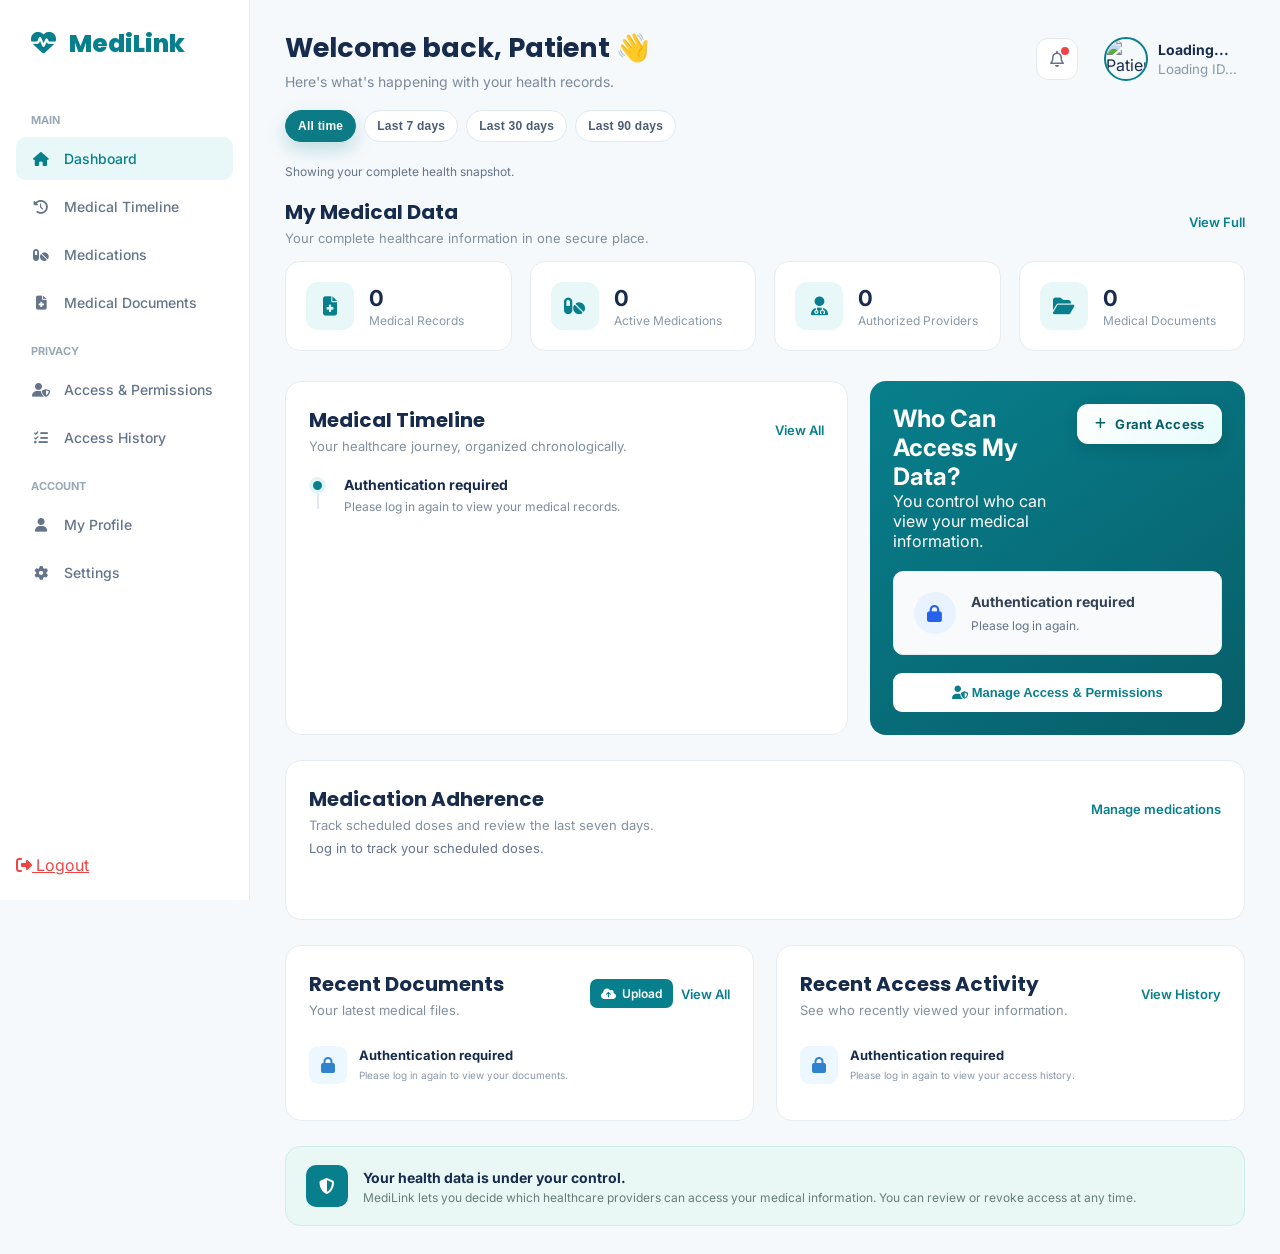
==== commit 1c0c8bba: "Polish grant access button Co-authored-by: Copilot <223556219+Copilot@users.noreply.github.com>" ====
--- a/frontend/patient.html
+++ b/frontend/patient.html
@@ -496,6 +496,50 @@
             justify-content: space-between;
             align-items: flex-start;
             margin-bottom: 20px;
+        }
+
+        .grant-access-btn {
+            display: inline-flex;
+            align-items: center;
+            justify-content: center;
+            gap: 9px;
+            flex-shrink: 0;
+            padding: 11px 17px;
+            border: 1px solid rgba(255, 255, 255, .75);
+            border-radius: 11px;
+            background: linear-gradient(135deg, #fff 0%, #e8fbfc 100%);
+            color: #075e69;
+            box-shadow: 0 5px 14px rgba(3, 48, 54, .2), inset 0 1px 0 #fff;
+            font: inherit;
+            font-size: 13px;
+            font-weight: 700;
+            letter-spacing: .01em;
+            cursor: pointer;
+            transition: transform .18s ease, box-shadow .18s ease, background .18s ease;
+        }
+
+        .grant-access-btn i {
+            font-size: 12px;
+            transition: transform .18s ease;
+        }
+
+        .grant-access-btn:hover {
+            transform: translateY(-2px);
+            background: linear-gradient(135deg, #fff 0%, #d7f6f8 100%);
+            box-shadow: 0 8px 18px rgba(3, 48, 54, .27), inset 0 1px 0 #fff;
+        }
+
+        .grant-access-btn:hover i {
+            transform: rotate(90deg);
+        }
+
+        .grant-access-btn:active {
+            transform: translateY(0);
+        }
+
+        .grant-access-btn:focus-visible {
+            outline: 3px solid rgba(255, 255, 255, .9);
+            outline-offset: 3px;
         }
 
         .doctor {
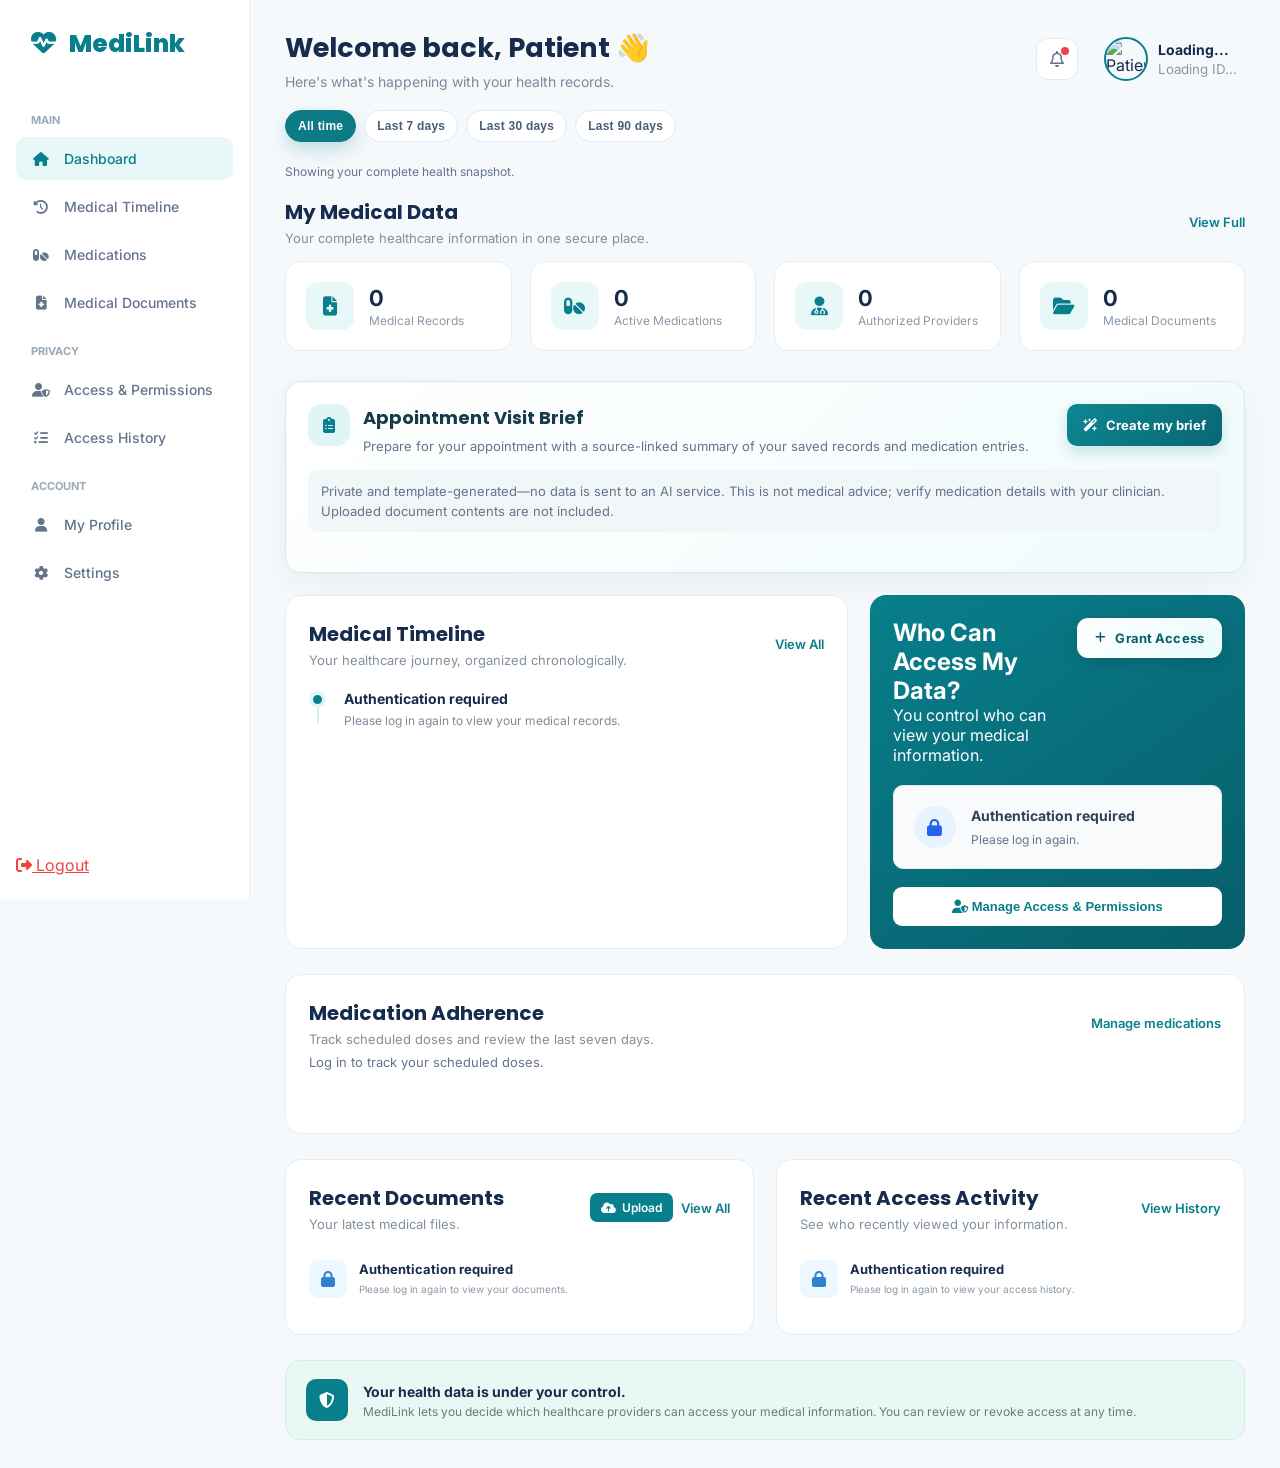
==== commit 01948ea5: "Add patient visit brief Co-authored-by: Copilot <223556219+Copilot@users.noreply.github.com>" ====
--- a/frontend/patient.html
+++ b/frontend/patient.html
@@ -148,6 +148,188 @@
             color: #64748b;
             margin-bottom: 18px;
             display: block;
+        }
+
+        .visit-brief-card {
+            margin: 0 0 22px;
+            padding: 22px;
+            border: 1px solid #d8e9ed;
+            border-radius: 16px;
+            background: linear-gradient(135deg, #ffffff 0%, #f0fbfc 100%);
+            box-shadow: 0 10px 28px rgba(15, 61, 75, .06);
+        }
+
+        .visit-brief-header {
+            display: flex;
+            align-items: flex-start;
+            justify-content: space-between;
+            gap: 18px;
+        }
+
+        .visit-brief-title {
+            display: flex;
+            align-items: flex-start;
+            gap: 13px;
+        }
+
+        .visit-brief-icon {
+            display: grid;
+            width: 42px;
+            height: 42px;
+            flex: 0 0 42px;
+            place-items: center;
+            border-radius: 13px;
+            background: #dff5f6;
+            color: #087f8c;
+        }
+
+        .visit-brief-card h2 {
+            margin: 0 0 5px;
+            color: #173b4b;
+            font: 700 18px "Poppins", sans-serif;
+        }
+
+        .visit-brief-card p {
+            color: #64748b;
+            font-size: 13px;
+            line-height: 1.55;
+        }
+
+        .visit-brief-generate {
+            display: inline-flex;
+            align-items: center;
+            justify-content: center;
+            gap: 8px;
+            min-height: 42px;
+            padding: 0 16px;
+            border: 0;
+            border-radius: 10px;
+            background: linear-gradient(135deg, #0d8792, #086773);
+            color: #fff;
+            font: 700 13px "Inter", sans-serif;
+            cursor: pointer;
+            box-shadow: 0 6px 14px rgba(8, 103, 115, .18);
+        }
+
+        .visit-brief-generate:hover {
+            background: linear-gradient(135deg, #087f8c, #075e69);
+        }
+
+        .visit-brief-generate:focus-visible {
+            outline: 3px solid #79cbd1;
+            outline-offset: 3px;
+        }
+
+        .visit-brief-generate:disabled {
+            cursor: wait;
+            opacity: .7;
+        }
+
+        .visit-brief-notice,
+        .visit-brief-status {
+            margin-top: 14px;
+            color: #64748b;
+            font-size: 12px;
+            line-height: 1.6;
+        }
+
+        .visit-brief-notice {
+            padding: 11px 13px;
+            border-radius: 9px;
+            background: #f1f6f8;
+        }
+
+        .visit-brief-result {
+            display: grid;
+            gap: 16px;
+            margin-top: 18px;
+        }
+
+        .visit-brief-section {
+            padding-top: 14px;
+            border-top: 1px solid #e2edf0;
+        }
+
+        .visit-brief-section h3 {
+            margin: 0 0 9px;
+            color: #173b4b;
+            font-size: 14px;
+        }
+
+        .visit-brief-list {
+            display: grid;
+            gap: 9px;
+            padding-left: 18px;
+            color: #41566b;
+            font-size: 13px;
+            line-height: 1.55;
+        }
+
+        .visit-brief-list strong {
+            color: #243b53;
+        }
+
+        .visit-brief-source {
+            display: inline-block;
+            margin-top: 4px;
+            color: #087f8c;
+            font-size: 11px;
+            font-weight: 700;
+        }
+
+        .visit-brief-print {
+            justify-self: start;
+            padding: 9px 13px;
+            border: 1px solid #c9dfe3;
+            border-radius: 9px;
+            background: #fff;
+            color: #086773;
+            font: 700 12px "Inter", sans-serif;
+            cursor: pointer;
+        }
+
+        .visit-brief-print:hover {
+            background: #effafb;
+        }
+
+        @media print {
+            body.printing-visit-brief * {
+                visibility: hidden !important;
+            }
+
+            body.printing-visit-brief .visit-brief-card,
+            body.printing-visit-brief .visit-brief-card * {
+                visibility: visible !important;
+            }
+
+            body.printing-visit-brief .visit-brief-card {
+                position: absolute;
+                top: 0;
+                left: 0;
+                width: 100%;
+                margin: 0;
+                border: 0;
+                box-shadow: none;
+            }
+
+            body.printing-visit-brief .visit-brief-generate,
+            body.printing-visit-brief .visit-brief-print {
+                display: none !important;
+            }
+        }
+
+        @media (max-width: 640px) {
+            .visit-brief-card {
+                padding: 17px;
+            }
+
+            .visit-brief-header {
+                flex-direction: column;
+            }
+
+            .visit-brief-generate {
+                width: 100%;
+            }
         }
 
         .welcome h1 {
@@ -2356,6 +2538,29 @@
                 </div>
             </div>
         </div>
+
+        <section class="visit-brief-card" aria-labelledby="visitBriefHeading">
+            <div class="visit-brief-header">
+                <div class="visit-brief-title">
+                    <div class="visit-brief-icon" aria-hidden="true"><i class="fa-solid fa-clipboard-list"></i></div>
+                    <div>
+                        <h2 id="visitBriefHeading">Appointment Visit Brief</h2>
+                        <p>Prepare for your appointment with a source-linked summary of your saved records and medication entries.</p>
+                    </div>
+                </div>
+                <button type="button" class="visit-brief-generate" id="generateVisitBriefButton"
+                    onclick="generateVisitBrief()">
+                    <i class="fa-solid fa-wand-magic-sparkles" aria-hidden="true"></i>
+                    Create my brief
+                </button>
+            </div>
+            <p class="visit-brief-notice">
+                Private and template-generated—no data is sent to an AI service. This is not medical advice;
+                verify medication details with your clinician. Uploaded document contents are not included.
+            </p>
+            <div class="visit-brief-status" id="visitBriefStatus" aria-live="polite"></div>
+            <div class="visit-brief-result" id="visitBriefResult"></div>
+        </section>
 
         <!-- ================= MAIN CONTENT GRID ================= -->
         <div class="content-grid">
@@ -2860,6 +3065,107 @@
 
         function getAuthToken() { return localStorage.getItem("access_token"); }
 
+        function renderVisitBrief(brief) {
+            const result = document.getElementById("visitBriefResult");
+            const status = document.getElementById("visitBriefStatus");
+            if (!result || !status) return;
+
+            const records = Array.isArray(brief.records) ? brief.records : [];
+            const medications = Array.isArray(brief.medications) ? brief.medications : [];
+            const questions = Array.isArray(brief.discussion_questions) ? brief.discussion_questions : [];
+            const recordItems = records.length
+                ? records.map(record => `
+                    <li>
+                        <strong>${escapeHtml(record.title || "Medical record")}</strong>
+                        <span> · ${escapeHtml(formatDate(record.record_date))}</span>
+                        ${record.diagnosis ? `<div>Recorded diagnosis: ${escapeHtml(record.diagnosis)}</div>` : ""}
+                        ${record.description ? `<div>${escapeHtml(record.description)}</div>` : ""}
+                        ${record.doctor_name ? `<div>Provider: ${escapeHtml(record.doctor_name)}</div>` : ""}
+                        <span class="visit-brief-source">${escapeHtml(record.source)}</span>
+                    </li>
+                `).join("")
+                : "<li>No medical records are saved yet.</li>";
+            const medicationItems = medications.length
+                ? medications.map(medication => `
+                    <li>
+                        <strong>${escapeHtml(medication.name)}</strong>
+                        ${medication.dosage ? `<span> · ${escapeHtml(medication.dosage)}</span>` : ""}
+                        ${medication.frequency ? `<div>${escapeHtml(medication.frequency)}</div>` : ""}
+                        <div>Date range: ${escapeHtml(formatDate(medication.start_date))} – ${escapeHtml(formatDate(medication.end_date))}</div>
+                        ${medication.doctor_name ? `<div>Prescriber entered: ${escapeHtml(medication.doctor_name)}</div>` : ""}
+                        <span class="visit-brief-source">${escapeHtml(medication.source)}</span>
+                    </li>
+                `).join("")
+                : "<li>No medication entries fall within their saved date range today.</li>";
+            const questionItems = questions.length
+                ? questions.map(question => `<li>${escapeHtml(question)}</li>`).join("")
+                : "<li>No discussion prompts available.</li>";
+
+            result.innerHTML = `
+                <div class="visit-brief-section">
+                    <h3>At a glance</h3>
+                    <p>${escapeHtml(brief.patient_name)} · ${Number(brief.record_count) || 0} saved record(s) · ${Number(brief.active_medication_count) || 0} medication entr${Number(brief.active_medication_count) === 1 ? "y" : "ies"} dated current</p>
+                    <p class="visit-brief-status">Created ${escapeHtml(formatDateTime(brief.generated_at))}. The medication date range does not confirm what you currently take.</p>
+                </div>
+                <div class="visit-brief-section">
+                    <h3>Recent medical records</h3>
+                    <ul class="visit-brief-list">${recordItems}</ul>
+                    ${brief.records_omitted ? `<p class="visit-brief-status">${Number(brief.records_omitted)} older record(s) omitted from this brief.</p>` : ""}
+                </div>
+                <div class="visit-brief-section">
+                    <h3>Medication entries dated current</h3>
+                    <ul class="visit-brief-list">${medicationItems}</ul>
+                    ${brief.medications_omitted ? `<p class="visit-brief-status">${Number(brief.medications_omitted)} additional medication entry/entries omitted.</p>` : ""}
+                </div>
+                <div class="visit-brief-section">
+                    <h3>Questions to discuss</h3>
+                    <ul class="visit-brief-list">${questionItems}</ul>
+                </div>
+                <p class="visit-brief-notice">${escapeHtml(brief.notice)}</p>
+                <button type="button" class="visit-brief-print" onclick="printVisitBrief()">
+                    <i class="fa-solid fa-print" aria-hidden="true"></i> Print / Save as PDF
+                </button>
+            `;
+            status.textContent = "Your brief is ready. Review the source labels and verify details with your clinician.";
+        }
+
+        function printVisitBrief() {
+            document.body.classList.add("printing-visit-brief");
+            window.print();
+            document.body.classList.remove("printing-visit-brief");
+        }
+
+        async function generateVisitBrief() {
+            const button = document.getElementById("generateVisitBriefButton");
+            const status = document.getElementById("visitBriefStatus");
+            const result = document.getElementById("visitBriefResult");
+            const token = getAuthToken();
+            if (!button || !status || !result) return;
+            if (!token) {
+                status.textContent = "Your session has expired. Please log in again to create your brief.";
+                return;
+            }
+
+            button.disabled = true;
+            status.textContent = "Preparing a brief from your saved records…";
+            result.innerHTML = "";
+            try {
+                const response = await fetch(`${API_BASE_URL}/api/visit-brief/`, {
+                    headers: { "Authorization": `Bearer ${token}` }
+                });
+                const data = await response.json();
+                if (!response.ok) {
+                    throw new Error(data.detail || "Unable to create your visit brief.");
+                }
+                renderVisitBrief(data);
+            } catch (error) {
+                console.error("Visit brief error:", error);
+                status.textContent = `Unable to create your visit brief: ${error.message}`;
+            } finally {
+                button.disabled = false;
+            }
+        }
+
         function applyDashboardRange(range) {
             currentDashboardRange = range;
             document.querySelectorAll(".dashboard-range-btn").forEach(btn => {
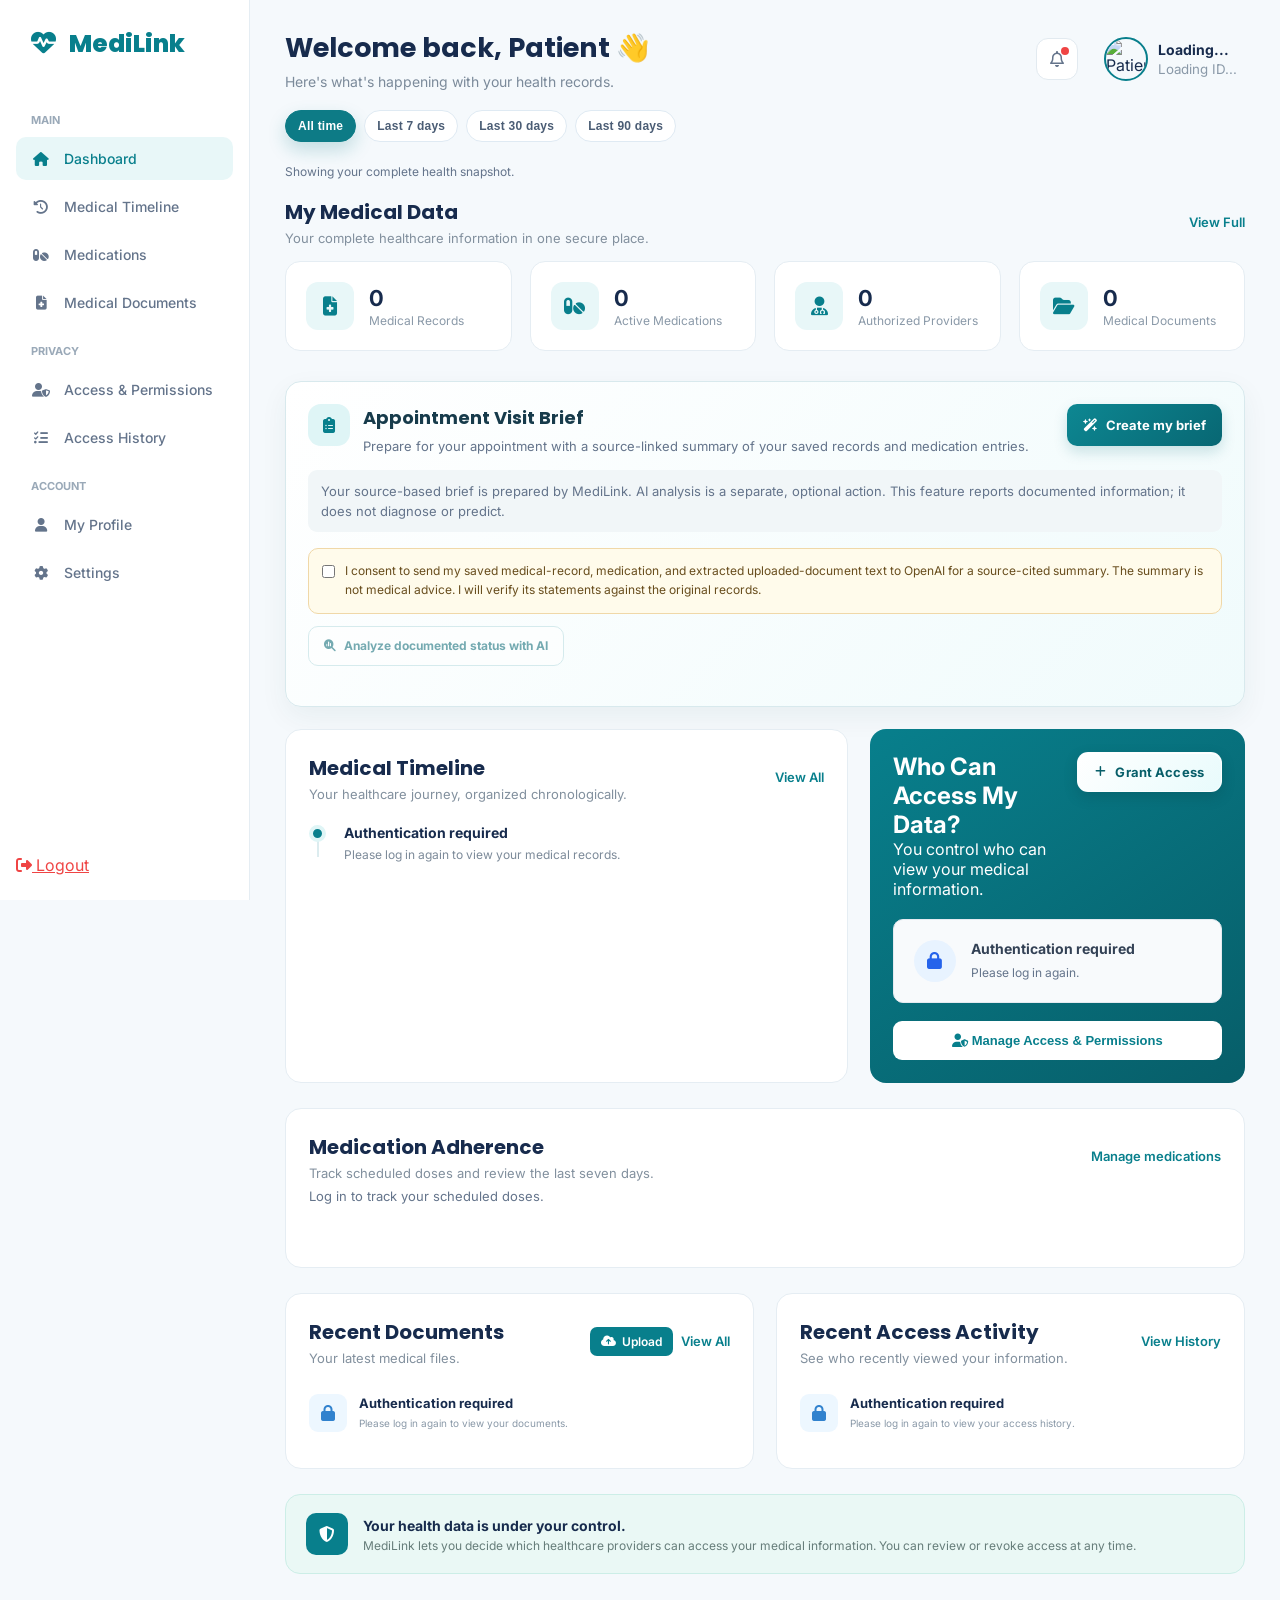
==== commit c6c7f13f: "Add consent-based AI visit summary Co-authored-by: Copilot <223556219+Copilot@users.noreply.github.c" ====
--- a/frontend/patient.html
+++ b/frontend/patient.html
@@ -274,6 +274,126 @@
             margin-top: 4px;
             color: #087f8c;
             font-size: 11px;
+            font-weight: 700;
+        }
+
+        .visit-brief-document {
+            padding: 13px;
+            border: 1px solid #e0ebee;
+            border-radius: 10px;
+            background: #fff;
+        }
+
+        .visit-brief-document + .visit-brief-document {
+            margin-top: 10px;
+        }
+
+        .visit-brief-document h4 {
+            margin: 0 0 5px;
+            color: #243b53;
+            font-size: 13px;
+        }
+
+        .visit-brief-document-meta,
+        .visit-brief-document-status {
+            color: #64748b;
+            font-size: 11px;
+            line-height: 1.55;
+        }
+
+        .visit-brief-document-text {
+            margin-top: 9px;
+            padding: 10px;
+            border-left: 3px solid #8bcbd0;
+            background: #f7fbfc;
+            color: #41566b;
+            font-size: 12px;
+            line-height: 1.6;
+            white-space: pre-wrap;
+            overflow-wrap: anywhere;
+        }
+
+        .visit-brief-ai-consent {
+            display: flex;
+            align-items: flex-start;
+            gap: 10px;
+            margin-top: 16px;
+            padding: 13px;
+            border: 1px solid #f0d8a8;
+            border-radius: 10px;
+            background: #fffbeb;
+            color: #684d1d;
+            font-size: 12px;
+            line-height: 1.55;
+        }
+
+        .visit-brief-ai-consent input {
+            margin-top: 3px;
+            accent-color: #087f8c;
+        }
+
+        .visit-brief-ai-button {
+            display: inline-flex;
+            align-items: center;
+            justify-content: center;
+            gap: 8px;
+            min-height: 40px;
+            margin-top: 12px;
+            padding: 0 15px;
+            border: 1px solid #b8dce0;
+            border-radius: 10px;
+            background: #fff;
+            color: #086773;
+            font: 700 12px "Inter", sans-serif;
+            cursor: pointer;
+        }
+
+        .visit-brief-ai-button:disabled {
+            cursor: not-allowed;
+            opacity: .55;
+        }
+
+        .visit-brief-ai-result {
+            display: grid;
+            gap: 12px;
+            margin-top: 16px;
+        }
+
+        .visit-brief-ai-result:empty {
+            display: none;
+        }
+
+        .visit-brief-ai-panel {
+            padding: 13px;
+            border: 1px solid #e0ebee;
+            border-radius: 10px;
+            background: #fff;
+        }
+
+        .visit-brief-ai-panel h4 {
+            margin-bottom: 8px;
+            color: #173b4b;
+            font-size: 13px;
+        }
+
+        .visit-brief-ai-panel p,
+        .visit-brief-ai-panel li {
+            color: #41566b;
+            font-size: 12px;
+            line-height: 1.6;
+        }
+
+        .visit-brief-ai-panel ul {
+            display: grid;
+            gap: 9px;
+            padding-left: 18px;
+        }
+
+        .visit-brief-ai-citations {
+            display: block;
+            margin-top: 4px;
+            color: #087f8c !important;
+            font-size: 11px !important;
             font-weight: 700;
         }
 
@@ -2555,9 +2675,20 @@
                 </button>
             </div>
             <p class="visit-brief-notice">
-                Private and template-generated—no data is sent to an AI service. This is not medical advice;
-                verify medication details with your clinician. Uploaded document contents are not included.
+                Your source-based brief is prepared by MediLink. AI analysis is a separate, optional action.
+                This feature reports documented information; it does not diagnose or predict.
             </p>
+            <label class="visit-brief-ai-consent" for="visitBriefAiConsent">
+                <input type="checkbox" id="visitBriefAiConsent" onchange="toggleVisitBriefAiConsent()">
+                <span>I consent to send my saved medical-record, medication, and extracted uploaded-document text to OpenAI for a source-cited summary. The summary is not medical advice. I will verify its statements against the original records.</span>
+            </label>
+            <button type="button" class="visit-brief-ai-button" id="analyzeVisitBriefButton"
+                onclick="analyzeVisitBriefWithAI()" disabled>
+                <i class="fa-solid fa-magnifying-glass-chart" aria-hidden="true"></i>
+                Analyze documented status with AI
+            </button>
+            <div class="visit-brief-status" id="visitBriefAiStatus" aria-live="polite"></div>
+            <div class="visit-brief-ai-result" id="visitBriefAiResult"></div>
             <div class="visit-brief-status" id="visitBriefStatus" aria-live="polite"></div>
             <div class="visit-brief-result" id="visitBriefResult"></div>
         </section>
@@ -3072,6 +3203,7 @@
 
             const records = Array.isArray(brief.records) ? brief.records : [];
             const medications = Array.isArray(brief.medications) ? brief.medications : [];
+            const documents = Array.isArray(brief.documents) ? brief.documents : [];
             const questions = Array.isArray(brief.discussion_questions) ? brief.discussion_questions : [];
             const recordItems = records.length
                 ? records.map(record => `
@@ -3092,30 +3224,50 @@
                         ${medication.dosage ? `<span> · ${escapeHtml(medication.dosage)}</span>` : ""}
                         ${medication.frequency ? `<div>${escapeHtml(medication.frequency)}</div>` : ""}
                         <div>Date range: ${escapeHtml(formatDate(medication.start_date))} – ${escapeHtml(formatDate(medication.end_date))}</div>
+                        <div>${medication.within_date_range ? "Saved date range includes today" : "Saved date range is outside today"}</div>
                         ${medication.doctor_name ? `<div>Prescriber entered: ${escapeHtml(medication.doctor_name)}</div>` : ""}
                         <span class="visit-brief-source">${escapeHtml(medication.source)}</span>
                     </li>
                 `).join("")
-                : "<li>No medication entries fall within their saved date range today.</li>";
+                : "<li>No medication entries are saved.</li>";
             const questionItems = questions.length
                 ? questions.map(question => `<li>${escapeHtml(question)}</li>`).join("")
                 : "<li>No discussion prompts available.</li>";
+            const documentItems = documents.length
+                ? documents.map(document => `
+                    <article class="visit-brief-document">
+                        <h4>${escapeHtml(document.title || document.file_name || "Uploaded document")}</h4>
+                        <p class="visit-brief-document-meta">
+                            ${escapeHtml(document.file_name || "")}
+                            ${document.document_type ? ` · ${escapeHtml(document.document_type)}` : ""}
+                            ${document.document_date ? ` · ${escapeHtml(formatDate(document.document_date))}` : ""}
+                            ${document.doctor_name ? ` · Provider: ${escapeHtml(document.doctor_name)}` : ""}
+                        </p>
+                        <p class="visit-brief-document-status">${escapeHtml(document.status_message || "Document not processed.")}</p>
+                        ${document.text ? `<div class="visit-brief-document-text">${escapeHtml(document.text)}</div>` : ""}
+                        <span class="visit-brief-source">${escapeHtml(document.source || `Uploaded document #${document.id}`)}</span>
+                    </article>
+                `).join("")
+                : "<p>No uploaded documents are saved for this patient.</p>";
 
             result.innerHTML = `
                 <div class="visit-brief-section">
                     <h3>At a glance</h3>
-                    <p>${escapeHtml(brief.patient_name)} · ${Number(brief.record_count) || 0} saved record(s) · ${Number(brief.active_medication_count) || 0} medication entr${Number(brief.active_medication_count) === 1 ? "y" : "ies"} dated current</p>
+                    <p>${escapeHtml(brief.patient_name)} · ${Number(brief.record_count) || 0} saved record(s) · ${Number(brief.medications_within_date_range_count) || 0} medication entr${Number(brief.medications_within_date_range_count) === 1 ? "y" : "ies"} within saved date ranges</p>
                     <p class="visit-brief-status">Created ${escapeHtml(formatDateTime(brief.generated_at))}. The medication date range does not confirm what you currently take.</p>
                 </div>
                 <div class="visit-brief-section">
-                    <h3>Recent medical records</h3>
+                    <h3>Medical records (${records.length})</h3>
                     <ul class="visit-brief-list">${recordItems}</ul>
-                    ${brief.records_omitted ? `<p class="visit-brief-status">${Number(brief.records_omitted)} older record(s) omitted from this brief.</p>` : ""}
                 </div>
                 <div class="visit-brief-section">
-                    <h3>Medication entries dated current</h3>
+                    <h3>Saved medication entries (${medications.length})</h3>
                     <ul class="visit-brief-list">${medicationItems}</ul>
-                    ${brief.medications_omitted ? `<p class="visit-brief-status">${Number(brief.medications_omitted)} additional medication entry/entries omitted.</p>` : ""}
+                    <p class="visit-brief-status">The saved date range is not confirmation that a medication is currently being taken.</p>
+                </div>
+                <div class="visit-brief-section">
+                    <h3>Uploaded documents (${Number(brief.documents_read) || 0}/${Number(brief.document_count) || 0} readable)</h3>
+                    ${documentItems}
                 </div>
                 <div class="visit-brief-section">
                     <h3>Questions to discuss</h3>
@@ -3133,6 +3285,114 @@
             document.body.classList.add("printing-visit-brief");
             window.print();
             document.body.classList.remove("printing-visit-brief");
+        }
+
+        function toggleVisitBriefAiConsent() {
+            const consent = document.getElementById("visitBriefAiConsent");
+            const button = document.getElementById("analyzeVisitBriefButton");
+            if (consent && button) button.disabled = !consent.checked;
+        }
+
+        function renderVisitBriefAi(data) {
+            const container = document.getElementById("visitBriefAiResult");
+            if (!container) return;
+
+            const analysis = data.analysis || {};
+            const sources = data.sources || {};
+            const citations = sourceIds => {
+                const ids = Array.isArray(sourceIds) ? sourceIds : [];
+                return ids.map(id => {
+                    const source = sources[id] || {};
+                        const label = source.label || id;
+                    const date = source.date ? ` · ${formatDate(source.date)}` : "";
+                        return `${id}: ${label}${date}`;
+                }).map(escapeHtml).join("; ");
+            };
+            const overview = Array.isArray(analysis.overview) ? analysis.overview : [];
+            const conditions = Array.isArray(analysis.documented_conditions) ? analysis.documented_conditions : [];
+            const facts = Array.isArray(analysis.recorded_facts) ? analysis.recorded_facts : [];
+            const limitations = Array.isArray(analysis.limitations) ? analysis.limitations : [];
+            const sourceList = (items, statementKey) => items.length
+                ? `<ul>${items.map(item => `
+                    <li>
+                        ${escapeHtml(item[statementKey] || item.condition || "")}
+                        <span class="visit-brief-ai-citations">Sources: ${citations(item.source_ids)}</span>
+                    </li>
+                `).join("")}</ul>`
+                : "<p>No explicitly documented items to show in this section.</p>";
+            const conditionList = conditions.length
+                ? `<ul>${conditions.map(condition => `
+                    <li>
+                        <strong>${escapeHtml(condition.condition)}</strong>
+                        <div>Status as recorded: ${escapeHtml(condition.status_as_recorded)}</div>
+                        <div>Documented cause: ${escapeHtml(condition.documented_cause)}</div>
+                        <span class="visit-brief-ai-citations">Sources: ${citations(condition.source_ids)}</span>
+                    </li>
+                `).join("")}</ul>`
+                : "<p>No explicitly named conditions were found in the analyzed sources.</p>";
+
+            container.innerHTML = `
+                <p class="visit-brief-notice">${escapeHtml(data.notice || "AI-generated, source-cited information. Verify each statement against the source record.")}</p>
+                <div class="visit-brief-ai-panel">
+                    <h4>Documented status (not a diagnosis)</h4>
+                    ${sourceList(overview, "statement")}
+                </div>
+                <div class="visit-brief-ai-panel">
+                    <h4>Conditions explicitly named in records</h4>
+                    ${conditionList}
+                </div>
+                <div class="visit-brief-ai-panel">
+                    <h4>Other recorded facts</h4>
+                    ${sourceList(facts, "statement")}
+                </div>
+                <div class="visit-brief-ai-panel">
+                    <h4>Record limitations</h4>
+                    ${limitations.length ? `<ul>${limitations.map(item => `<li>${escapeHtml(item)}</li>`).join("")}</ul>` : "<p>No additional limitations were returned by the AI; still verify the original records.</p>"}
+                </div>
+                <p class="visit-brief-status">Generated ${escapeHtml(formatDateTime(data.generated_at))} with ${escapeHtml(data.model || "the configured AI model")}.</p>
+            `;
+        }
+
+        async function analyzeVisitBriefWithAI() {
+            const consent = document.getElementById("visitBriefAiConsent");
+            const button = document.getElementById("analyzeVisitBriefButton");
+            const status = document.getElementById("visitBriefAiStatus");
+            const result = document.getElementById("visitBriefAiResult");
+            const token = getAuthToken();
+            if (!button || !status || !result) return;
+            if (!consent || !consent.checked) {
+                status.textContent = "Please consent before sending record text to OpenAI.";
+                return;
+            }
+            if (!token) {
+                status.textContent = "Your session has expired. Please log in again.";
+                return;
+            }
+
+            button.disabled = true;
+            status.textContent = "Analyzing the documented information and preparing citations…";
+            result.innerHTML = "";
+            try {
+                const response = await fetch(`${API_BASE_URL}/api/visit-brief/analyze`, {
+                    method: "POST",
+                    headers: {
+                        "Authorization": `Bearer ${token}`,
+                        "Content-Type": "application/json"
+                    },
+                    body: JSON.stringify({ consent_to_external_processing: true })
+                });
+                const data = await response.json();
+                if (!response.ok) {
+                    throw new Error(data.detail || "Unable to analyze the records.");
+                }
+                renderVisitBriefAi(data);
+                status.textContent = "AI analysis is ready. Confirm each cited statement against the original record.";
+            } catch (error) {
+                console.error("Visit Brief AI analysis error:", error);
+                status.textContent = `Unable to analyze records: ${error.message}`;
+            } finally {
+                button.disabled = !consent.checked;
+            }
         }
 
         async function generateVisitBrief() {
